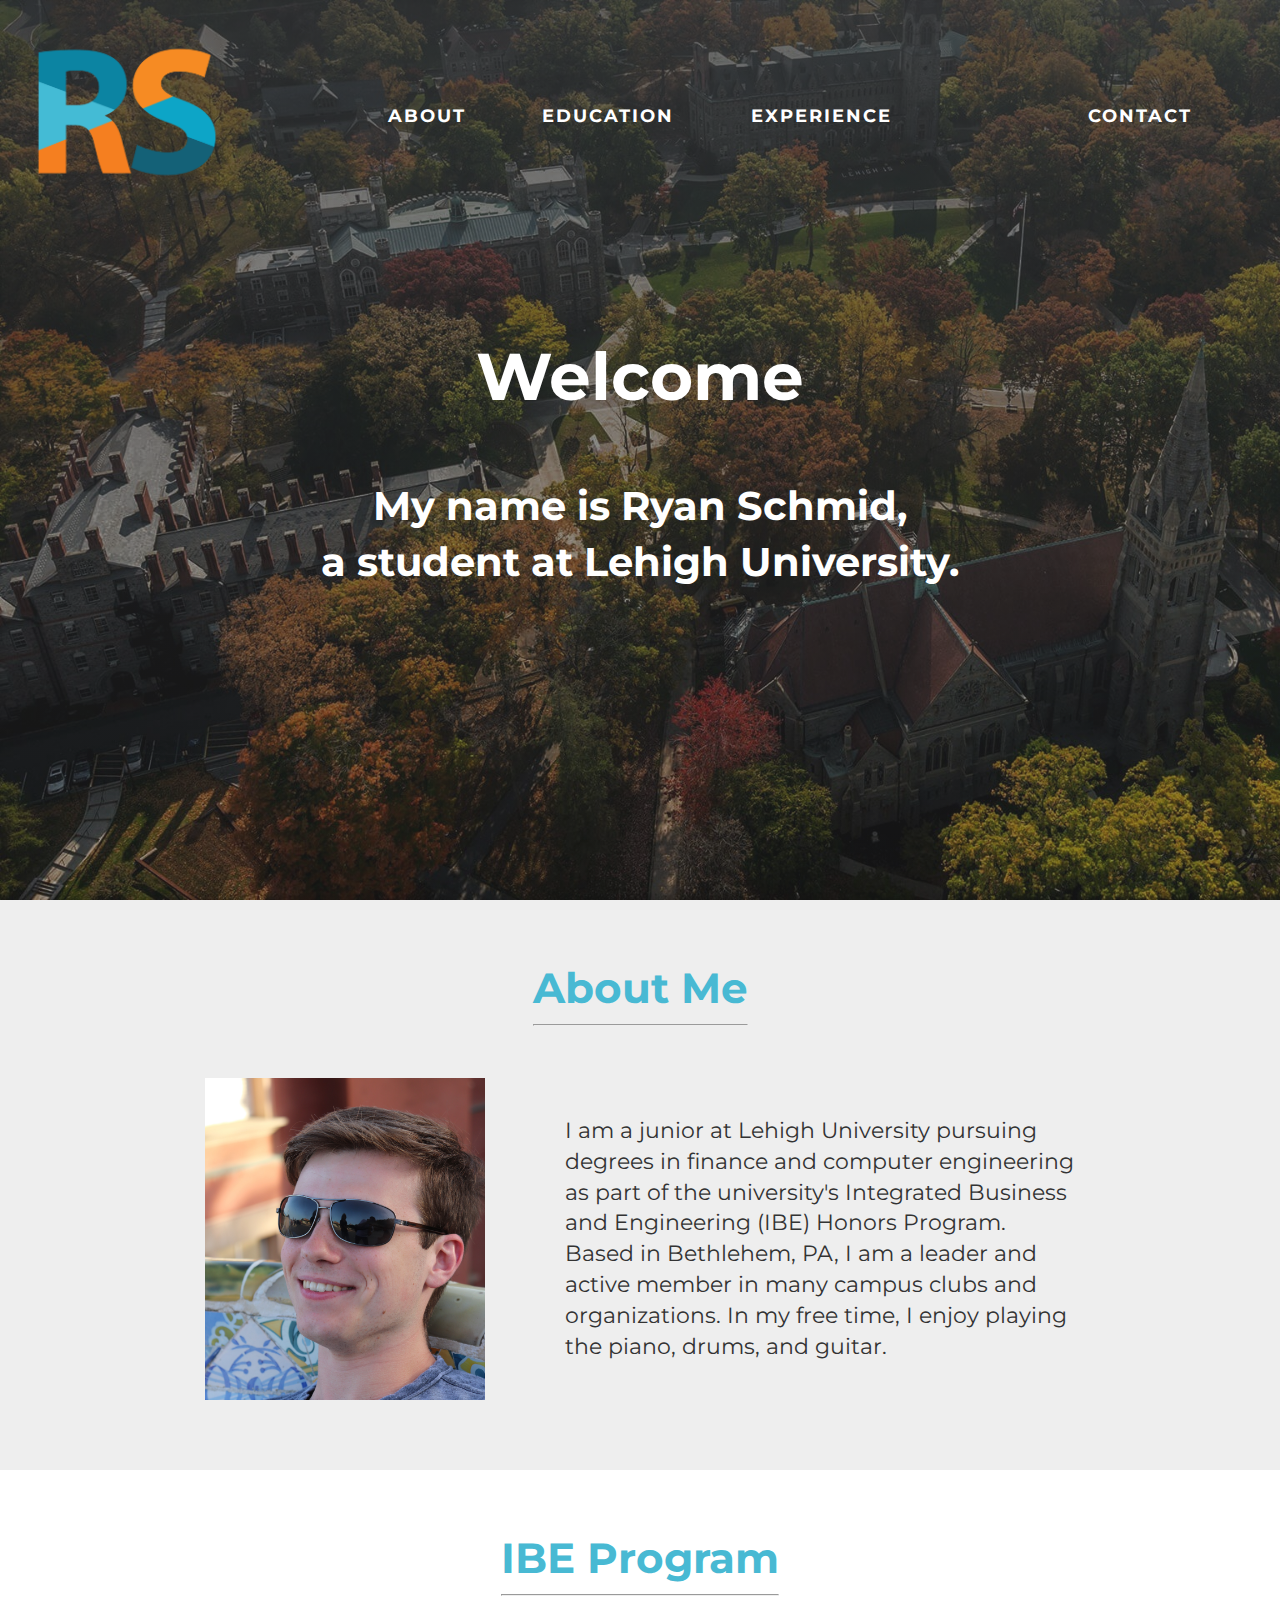
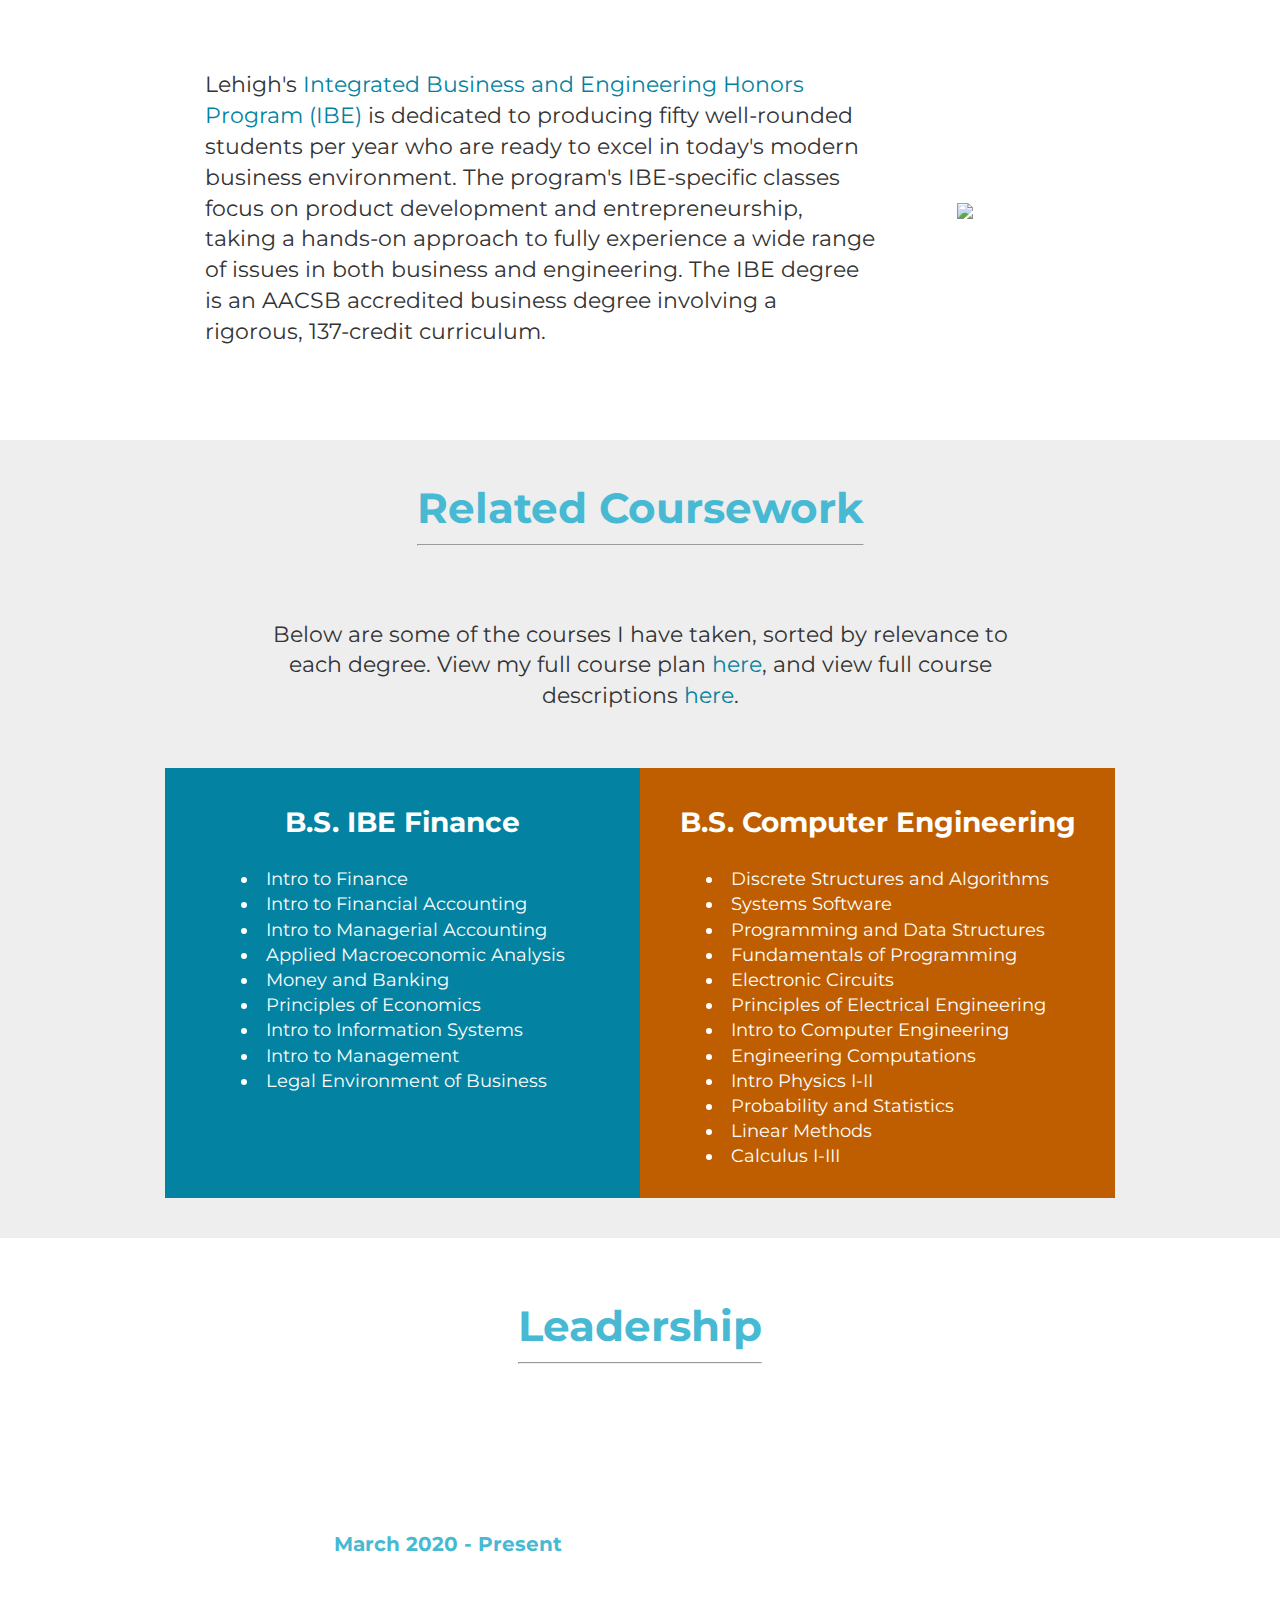
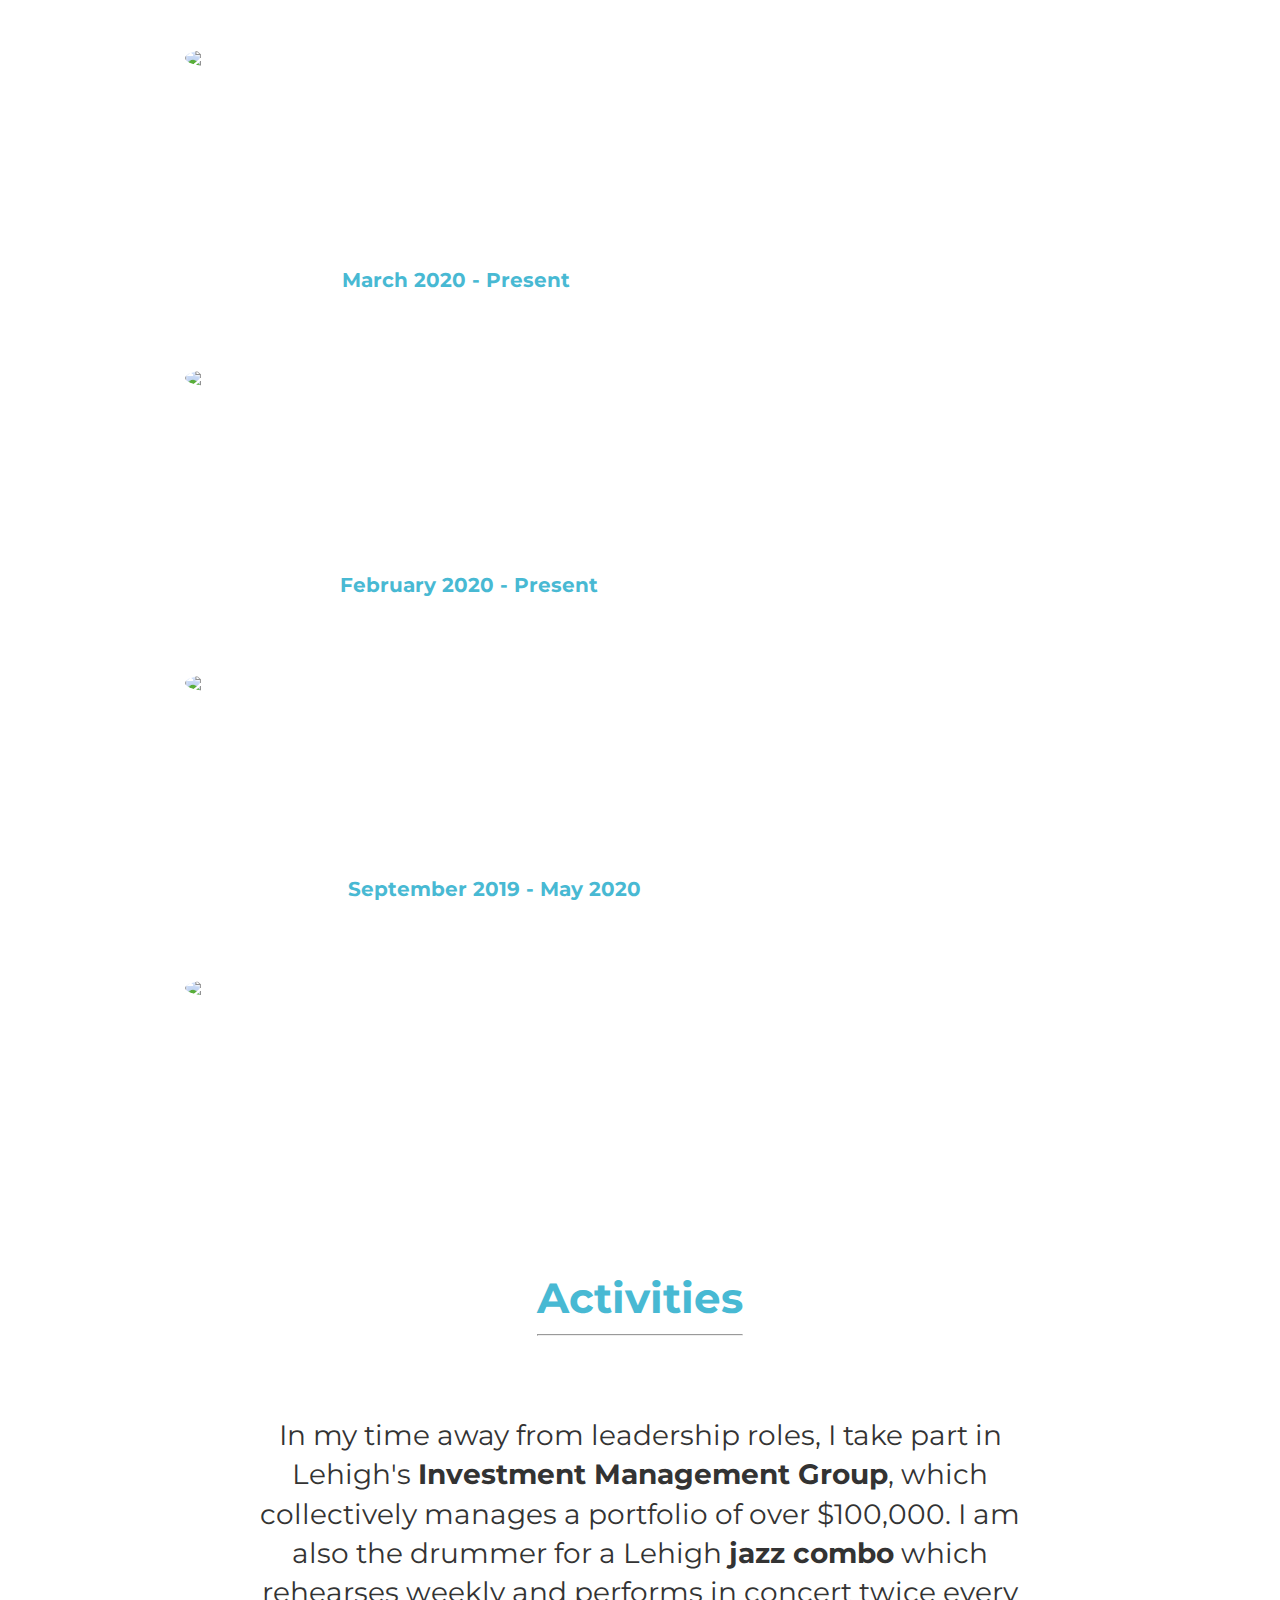
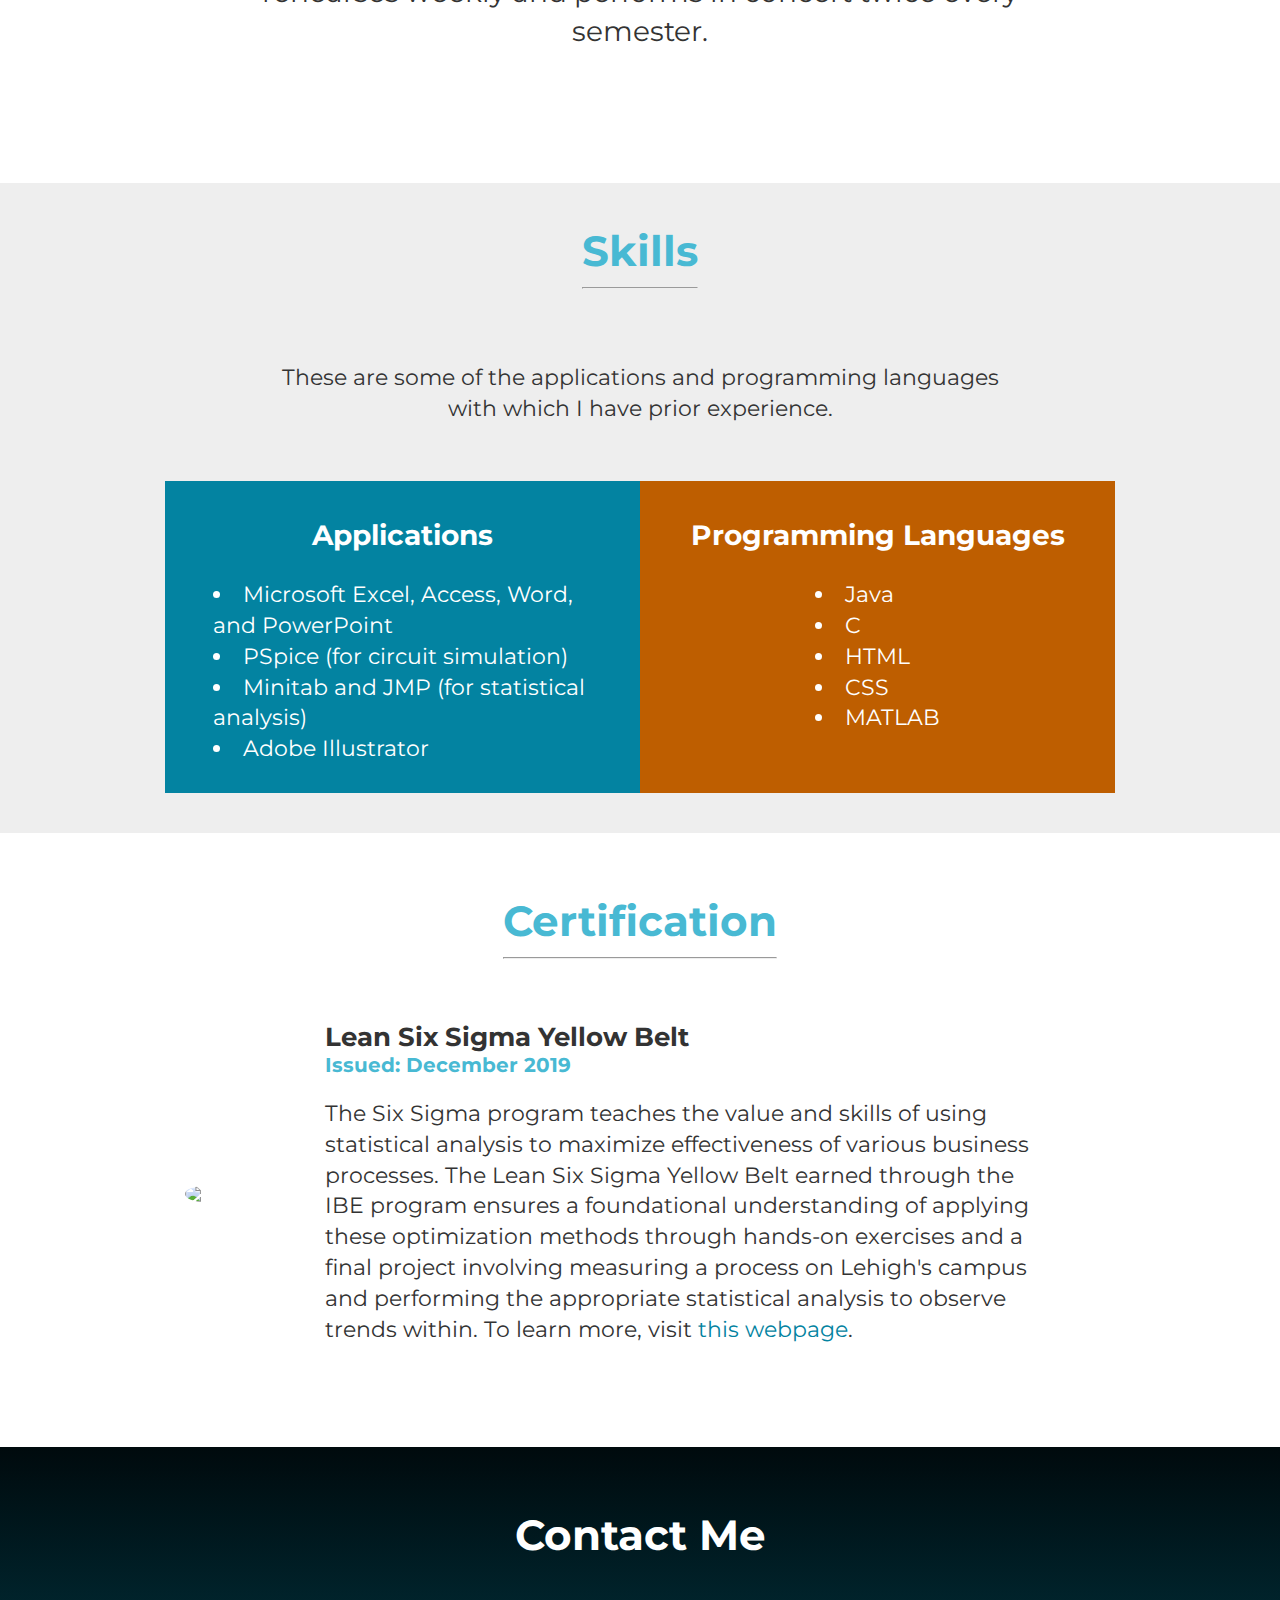
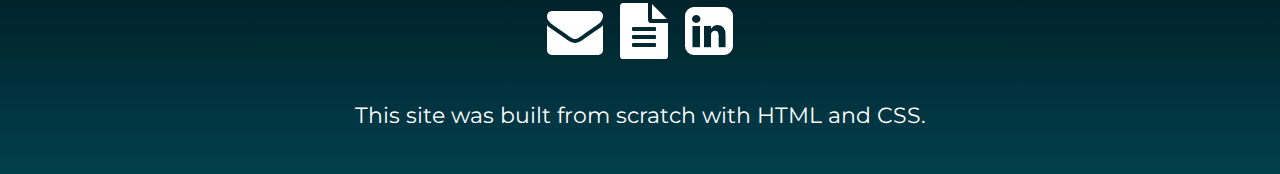
==== index.html @ 967c58ec "Fixed typo, added smooth scrolling" ====
<!DOCTYPE html>

<html>
    <head>
        <title>Ryan Schmid | Home</title>
        <meta charset="UTF-8">
        <meta name="description" content="Ryan Schmid's personal website.">
        <meta name="keywords" content="Ryan,Schmid,Lehigh,University,Computer,Engieering,Science,Business,Finance">
        <meta name="author" content="Ryan Schmid">
        <meta name="viewport" content="width=device-width, initial-scale=1.0">
        <link rel="stylesheet" href="stylesheet.css">
        <link rel="icon" href="images/Logo.png">
        <link rel="stylesheet" href="https://cdnjs.cloudflare.com/ajax/libs/font-awesome/4.7.0/css/font-awesome.min.css">    </head>
    <body>
        <div class="header">
            <div class="overlay">
                <div class="topbar">
                    <div class="logo">
                        <a href="index.html"><img src="images/Logo.png"></a>
                    </div>
                    <div class="topnav">
                        <a href="#about">ABOUT</a>
                        <a href="#education">EDUCATION</a>
                        <a href="#experience">EXPERIENCE</a>
                    </div>
                    <div class="connect">
                        <a href="#footer">CONTACT</a>
                    </div>
                </div>
                <div class="title">
                    <h2>Welcome</h2>
                    <h1>My name is Ryan Schmid,<br />a student at Lehigh University.</h1>
                </div>
            </div>
        </div>
        <div id="about">
            <div id="about_me" class="section" style="background-color: #EEE;">
                <h3>About Me<hr></h3>
                <div class="flex-container">
                    <img src="images/Myself.JPG">
                    <p>I am a junior at Lehigh University pursuing degrees in finance and computer engineering as part of the 
                        university's Integrated Business and Engineering (IBE) Honors Program. Based in Bethlehem, PA, I am a leader and 
                        active member in many campus clubs and organizations. In my free time, I enjoy playing the piano, drums, and guitar.</p>
                </div>
            </div>
        </div>
        <div id="education">
            <div id="IBE_program" class="section">
                <h3>IBE Program<hr></h3>
                <div class="flex-container">
                    <p>Lehigh's <a href="https://ibe.lehigh.edu/" target="_blank" style="padding:0;">Integrated 
                        Business and Engineering Honors Program (IBE)</a> is dedicated to producing fifty 
                        well-rounded students per year who are ready to excel in today's modern business environment. 
                        The program's IBE-specific classes focus on product development and entrepreneurship, taking a hands-on 
                        approach to fully experience a wide range of issues in both business and engineering.
                        The IBE degree is an AACSB accredited business degree involving a rigorous, 137-credit curriculum.</p>
                    <a href="https://ibe.lehigh.edu" target="_blank"><img src="images/IBE_logo.png" style="max-width: 280px; padding:0;"></a>
                </div>
            </div>
            <div id="related_coursework" class="section" style="background-color: #EEE; padding: 0;">
                <h3>Related Coursework<hr></h3>
                <p class="subtitle">Below are some of the courses I have taken, sorted by relevance to each degree.
                View my full course plan <a href="attachments/Curriculum Plan.pdf" target="_blank">here</a>, 
                and view full course descriptions <a href="http://catalog.lehigh.edu/" target="_blank">here</a>.</p>
                <br/>
                <div class="flex-container">
                    <div id="fin_classes" class="subsection">
                        <h4>B.S. IBE Finance</h4>
                        <ul>
                            <li>Intro to Finance</li>
                            <li>Intro to Financial Accounting</li>
                            <li>Intro to Managerial Accounting</li>
                            <li>Applied Macroeconomic Analysis</li>
                            <li>Money and Banking</li>
                            <li>Principles of Economics</li>
                            <li>Intro to Information Systems</li>
                            <li>Intro to Management</li>
                            <li>Legal Environment of Business</li>
                        </ul>
                    </div>
                    <div id="comp_engr_classes" class="subsection">
                        <h4>B.S. Computer Engineering</h4>
                        <ul>
                            <li>Discrete Structures and Algorithms</li>
                            <li>Systems Software</li>
                            <li>Programming and Data Structures</li>
                            <li>Fundamentals of Programming</li>
                            <li>Electronic Circuits</li>
                            <li>Principles of Electrical Engineering</li>
                            <li>Intro to Computer Engineering</li>
                            <li>Engineering Computations</li>
                            <li>Intro Physics I-II</li>
                            <li>Probability and Statistics</li>
                            <li>Linear Methods</li>
                            <li>Calculus I-III</li>
                        </ul>
                    </div>
                </div>
            </div>
        </div>
        <div id="experience">
            <div id="leadership" class="section">
                <h3>Leadership<hr></h3>
                <p class="subtitle">Here are some of my leadership roles at Lehigh.</p>
                <div class="flex-container">
                    <img src="images/Eta_Kappa_Nu_shield.png">
                    <div>
                        <h5>Treasurer, Eta Kappa Nu - Chi Chapter</h5>
                        <h6>March 2020 - Present</h6>
                        <p>Eta Kappa Nu (HKN) is the honor society of IEEE. At Lehigh, the chapter is dedicated to 
                            maintaining a level of academic excellence throughout the Electrical and Computer Engineering 
                            Department. As treasurer, my responsibilities include managing the organization's budget, 
                            collecting dues, and helping to organize various academic programs, community events, and professional 
                            workshops. 
                        </p>
                    </div>
                </div>
                <div class="flex-container">
                    <img src="images/IEEE_Logo.jpg">
                    <div>
                        <h5>Vice President, IEEE</h5>
                        <h6>March 2020 - Present</h6>
                        <p>The IEEE student branch at Lehigh is committed to the students of the Electrical and Computer 
                            Engineering Department. As Vice President, I work to build interest in the department, offer 
                            academic and tutoring services, cultivate a network of student peers, and give our members 
                            quality resources to develop themselves professionally.
                        </p>
                    </div>
                </div>
                <div class="flex-container">
                    <img src="images/Tea_Club_Logo.png">
                    <div>
                        <h5>Co-Founder and Treasurer, Tea Club</h5>
                        <h6>February 2020 - Present</h6>
                        <p>The Lehigh Tea Club was founded in the Spring of 2020 with the goal of bringing students together 
                            through a mutual enjoyment of tea. As treasurer, I manage the club budget and work with the 
                            other board members to host fun community-building events. Despite its non-academic nature, 
                            co-founding this club has been an insightful experience.</p>
                    </div>
                </div>
                <div class="flex-container">
                    <img src="images/Res_Life_Logo.jpg">
                    <div>
                        <h5>Vice President, Residence Hall Council</h5>
                        <h6>September 2019 - May 2020</h6>
                        <p>During my time as the Vice President of my residence hall, I was responsible for organizing 
                            fun events to bring our residence hall community closer. The position allowed me to experience 
                            event planning, marketing, and hosting and get a better sense of the logistics that are involved 
                            with such events.
                        </p>
                    </div>
                </div>
            </div>
            <div id="activities" class="section">
                <h3>Activities<hr></h3>
                <p class="subtitle">In my time away from leadership roles, I take part in Lehigh's <b>Investment Management Group</b>, 
                    which collectively manages a portfolio of over $100,000. I am also the drummer for a Lehigh <b>jazz combo</b> which 
                    rehearses weekly and performs in concert twice every semester. 
                </p>
                <br/>
            </div>
            <div id="skills" class="section" style="background-color: #EEE; padding: 0;">
                <h3>Skills<hr></h3>
                <p class="subtitle">These are some of the applications and programming languages with which I have prior experience.</p>
                <br/>
                <div class="flex-container">
                    <div id="fin_classes" class="subsection">
                        <h4>Applications</h4>
                        <ul>
                            <li>Microsoft Excel, Access, Word, and PowerPoint</li>
                            <li>PSpice (for circuit simulation)</li>
                            <li>Minitab and JMP (for statistical analysis)</li>
                            <li>Adobe Illustrator</li>
                        </ul>
                    </div>
                    <div id="comp_engr_classes" class="subsection">
                        <h4>Programming Languages</h4>
                        <ul>
                            <li>Java</li>
                            <li>C</li>
                            <li>HTML</li>
                            <li>CSS</li>
                            <li>MATLAB</li>
                        </ul>
                    </div>
                </div>
            </div>
            <div id="certifications" class="section">
                <h3>Certification<hr></h3>
                <div class="flex-container">
                    <img src="images/Yellow_Belt.png">
                    <div>
                        <h5>Lean Six Sigma Yellow Belt</h5>
                        <h6>Issued: December 2019</h6>
                        <p>The Six Sigma program teaches the value and skills of using statistical analysis to maximize effectiveness 
                            of various business processes. The Lean Six Sigma Yellow Belt earned through the IBE program ensures a 
                            foundational understanding of applying these optimization methods through hands-on exercises and a final 
                            project involving measuring a process on Lehigh's campus and performing the appropriate statistical 
                            analysis to observe trends within. To learn more, visit 
                            <a href = "https://asq.org/quality-resources/six-sigma" target="_blank">this webpage</a>.
                        </p>
                    </div>
                </div>
            </div>
        </div>       
        <div id="footer" class="footer" style="background-color: #EEE;">
            <h3 style="color: white;">Contact Me</h3>
            <a href="mailto: rws222@lehigh.edu" title="Email me at rws222@lehigh.edu" target="_blank"><i class="fa fa-envelope fa-2x"></i></a>
            <a href="attachments/Resume.pdf" title="View my resume" target="_blank"><i class="fa fa-file-text fa-2x"></i></a>
            <a href="https://www.linkedin.com/in/ryanwschmid/" title="Visit my LinkedIn" target="_blank"><i class="fa fa-linkedin-square fa-2x"></i></a>
            <p>This site was built from scratch with HTML and CSS.</p>
        </div>
    </body>
</html>
---- stylesheet.css ----
@import url('https://fonts.googleapis.com/css2?family=Montserrat&family=PT+Serif&display=swap');

html {
  scroll-behavior: smooth;
}

body {
  box-sizing: border-box;
  overflow-x: hidden;
  font-family: 'Montserrat', sans-serif;
  font-size: 28px;
  margin: 0px;
  padding: 0px;
  color: #333;
}

h1 {
  font-size: 6vh;
  line-height: 1.4;
}

h2 {
  font-size: 8vh;
  line-height: 1.4;
}

h3 {
  font-size: 42px;
  text-align: center;
  color: rgb(72,185,211);
  padding: 0 20px;
}

h4 {
  font-size: 28px;
  text-align: center;
}

h5 {
  font-size: 26px;
  text-align: left;
}

h6 {
  font-size: 20px;
  text-align: left;
}

p {
  font-size: 22px;
  text-align: left;
  line-height: 1.4;
}

a {
  text-decoration: none;
  color: rgb(3, 131, 161);
}

a:hover {
  color: rgb(72,185,211);
}

hr {
  margin: 10px 0;
  background-color: #333;
}

.header {
  background-image: url('images/Lehigh_Overhead_Dark.jpg');
  background-repeat: no-repeat;
  background-size: cover;
  background-position-y: center;
  height: 100vh;
}

.overlay {
  color:white;
  height: 100%;
  width: 100%;
  display: flex;
  flex-direction: column;
  background-color:rgba(50, 50, 50, 0.7);
}

.topbar {
  display: flex;
  justify-content: center;
  align-items: center;
  padding-top: 50px;
}

.logo {
  flex-basis: 20vh;
}

.logo a img {
  width: 100%; 
}

.topnav {
  display: none;
}

.connect {
  display: none;
}

.title {
  padding: 0 20px;
  text-align: center;
}

.section {
  padding: 20px;
  display: flex;
  flex-direction: column;
  align-items: center;
}

.subsection {
  width: 100%;
  color: white;
  padding: 0 0 40px;
  display: flex;
  flex-direction: column;
  align-items: center;
}

.subsection h4 {
  padding: 20px;
  margin-bottom: 0;
}

ul {
  list-style-position: inside;
  padding: 20px;
}

li {
  font-size: 18px;
  line-height: 1.4;
}

#skills ul {
  max-width: 80%;
}

#skills li {
  font-size: 22px;
}

#fin_classes {
  background-color: rgb(3, 131, 161);
}

#comp_engr_classes {
  background-color: rgb(190,94,0);
}

.flex-container {
  display: flex;
  justify-content: center;
  align-items: center;
  flex-direction: column;
}

.subtitle {
  padding: 0 20px;
  text-align: center;
}

#about_me img, #IBE_program a {
  max-width: 280px;
  width: 100%
}

#leadership {
  background-image: url("images/Lehigh_Linderman_Darker.jpg");
  background-repeat: no-repeat;
  background-size: cover;
  background-position-y: center;
  color: white;
}

#leadership img, #certifications img {
  margin: 20px;
  width: 280px;
  padding: 0;
  border-radius: 50%;
}

#leadership h5, #leadership h6, #certifications h5, #certifications h6 {
  margin: 0;
}

#leadership h6, #certifications h6 {
  color: rgb(72,185,211);
}

#leadership hr {
  background-color: white;
}

#leadership .flex-container, #certifications .flex-container {
  margin: 10px 0;
}

#certifications a {
  padding: 0;
}

.footer {
  background-image: linear-gradient(rgb(0, 10, 13), rgb(1, 63, 77));
  color: white; 
  padding: 20px;
  text-align: center;
}

.footer p {
  text-align: center;
  padding-top: 20px;
}

.footer a {
  padding: 5px;
  color: white;
}

.footer a:hover {
  padding: 5px;
  color: rgb(72,185,211);
}



/* --- responsive features --- */

@media only screen and (min-width: 768px) {
  /* For tablet: */

  h1 {
    font-size: 40px;
    line-height: 1.4;
  }
  
  h2 {
    font-size: 66px;
    line-height: 1.4;
  }
  
  .overlay {
    background-color: rgba(50, 50, 50, 0.1);
    background-image: linear-gradient(rgba(50, 50, 50, 0.7), rgb(50, 50, 50, 0.3));
  }

  .topbar {
    display: flex;
    justify-content: center;
    align-items: center;
    padding: 2%;
    height: 20vh;
  }
  
  .logo {
    flex: 1;
  }

  .logo a img {
    max-width: 200px;
  }
  
  .topnav {
    flex: 4;
    display: flex;
    justify-content: center;
  }

  .connect {
    display: flex;
    flex: 1;
  }

  .topnav a, .connect a {
    color: white;
    font-weight: 700;
    text-align: center;
    letter-spacing: 2px;
    font-size: 18px;
    padding: 20px 3vw;
  }

  .topnav a:hover, .connect a:hover {
    color: rgb(255, 168, 82);
  }

  .title {
    padding: 5vh 20px 0;
    text-align: center;
  }

  .section {
    padding-bottom: 70px;
  }

  .subtitle {
    text-align: center;
  }

  .flex-container, .subtitle {
    width: 60vw;
    min-width: 700px;
    max-width: 1200px;
  }

  .flex-container * {
    padding: 0 40px;
  }

  #related_coursework .flex-container, #skills .flex-container {
    margin-bottom: 40px;
  }

  #related_coursework .flex-container *, #skills .flex-container * {
    padding: 0;
  }
  
  #activities p {
    font-size: 28px;
  }
}

@media only screen and (min-width: 1000px) {
  /* For desktop: */

  .flex-container {
    flex-direction: row;
    width: 950px;
  }

  #related_coursework .flex-container, #skills .flex-container {
    margin-bottom: 40px;
    align-items: stretch;
  }
}


/*

h1 {
  font-size: 66px;
  line-height: 1.4;
}

h2 {
  font-size: 40px;
}

h3 {
  font-size: 42px;
  text-align: center;
}

h4 {
  font-size: 28px;
  text-align: center;
}

h5 {
  font-size: 16px;
  text-align: center;
}

p {
  font-size: 26px;
  text-align: left;
}

a {
  text-decoration: none;
}

.header {
  background-repeat: no-repeat;
  background-size: cover;
  background-position-y: center;
  height: 100vh;
}

.overlay {
  color:rgb(255, 255, 255);
  height: 100%;
  width: 100%;
  background-image: linear-gradient(rgba(50, 50, 50, 0.6), rgb(50, 50, 50, 0));
}

.title {
  padding: 25vh 0;
  text-align: center;
}

.logo {
  float: left;
  padding: 30px 30px 0px 30px;
}

.resume {
  float: right;
  padding: 40px;
}

.topnav, .topnav2 {
  height: 48px;
  float: none;
  position: absolute;
  top: 10%;
  left: 50%;
  transform: translate(-50%, -50%);
}

.topnav a, .topnav2 a {
  color: rgb(255, 255, 255);
  font-weight: 700;
  text-align: center;
  letter-spacing: 2px;
  font-size: 18px;
  padding: 14px 22px;
}

.topnav a:hover {
  color: rgb(255, 168, 82);
}

.topnav2 a:hover {
  color: rgb(187, 242, 255);
}

.section {
  background-color: rgb(255, 255, 255);
  color:rgb(50, 50, 50); 
  padding: 20px;
}

.section a {
  color: white;
  background-color: rgb(3, 131, 161);
  padding: 20px;
  margin: 10px 10px;
  text-align: center;
  position: absolute;
  left: 50%;
  transform: translate(-50%, -50%);
}

.section a:hover {
  color: rgb(230, 230, 230);
  background-color: rgb(2, 96, 118);
}

.contents::after {
  content: "";
  clear: both;
  display: table;
}

.footer {
  background-image: linear-gradient(rgb(0, 10, 13), rgb(1, 63, 77));
  color:rgb(255, 255, 255); 
  padding: 20px;
  text-align: center;
}

.footer a {
  color: white;
}

.footer a:hover {
  color: rgb(200, 200, 200);
}

hr {
  position: relative;
  top: -14px;
  background-color: rgb(8, 115, 185);
  border-width: 0px;
  height: 6px;
  padding: 0px;
  display: block;
}

*/
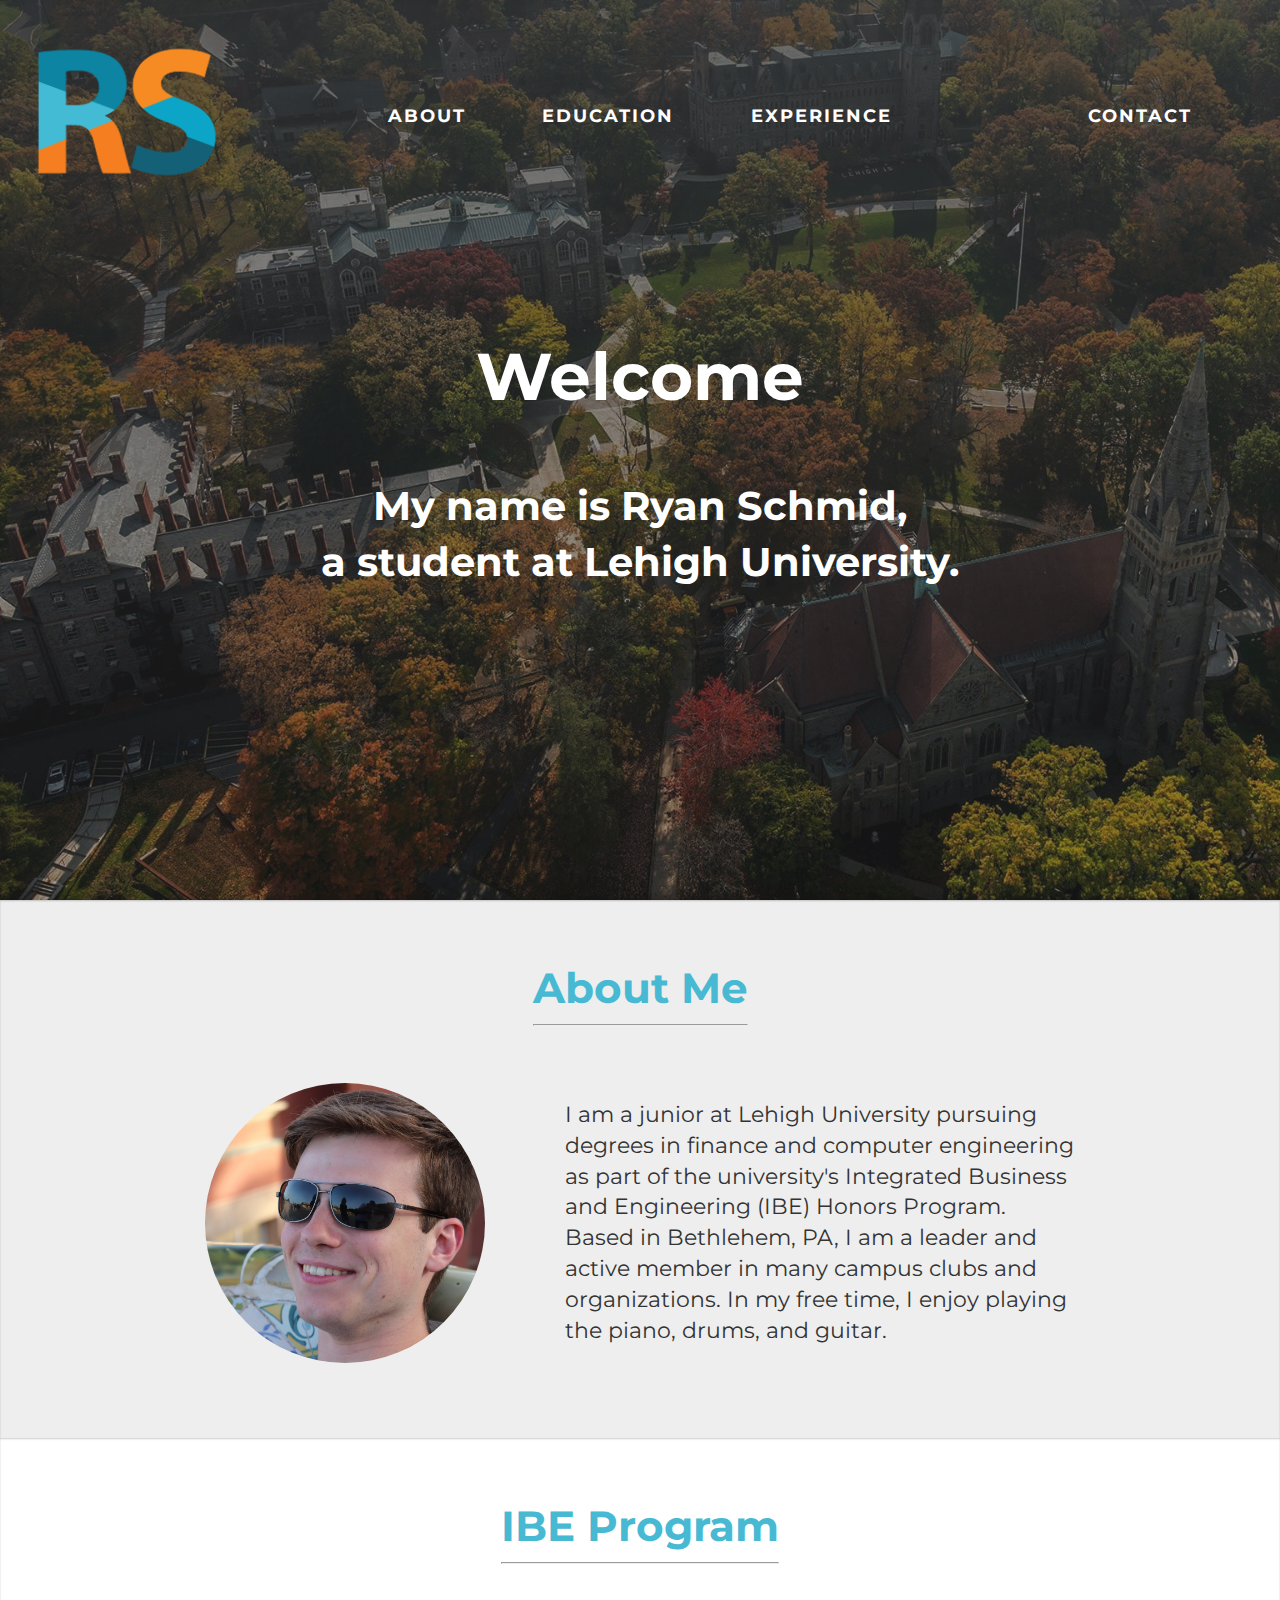
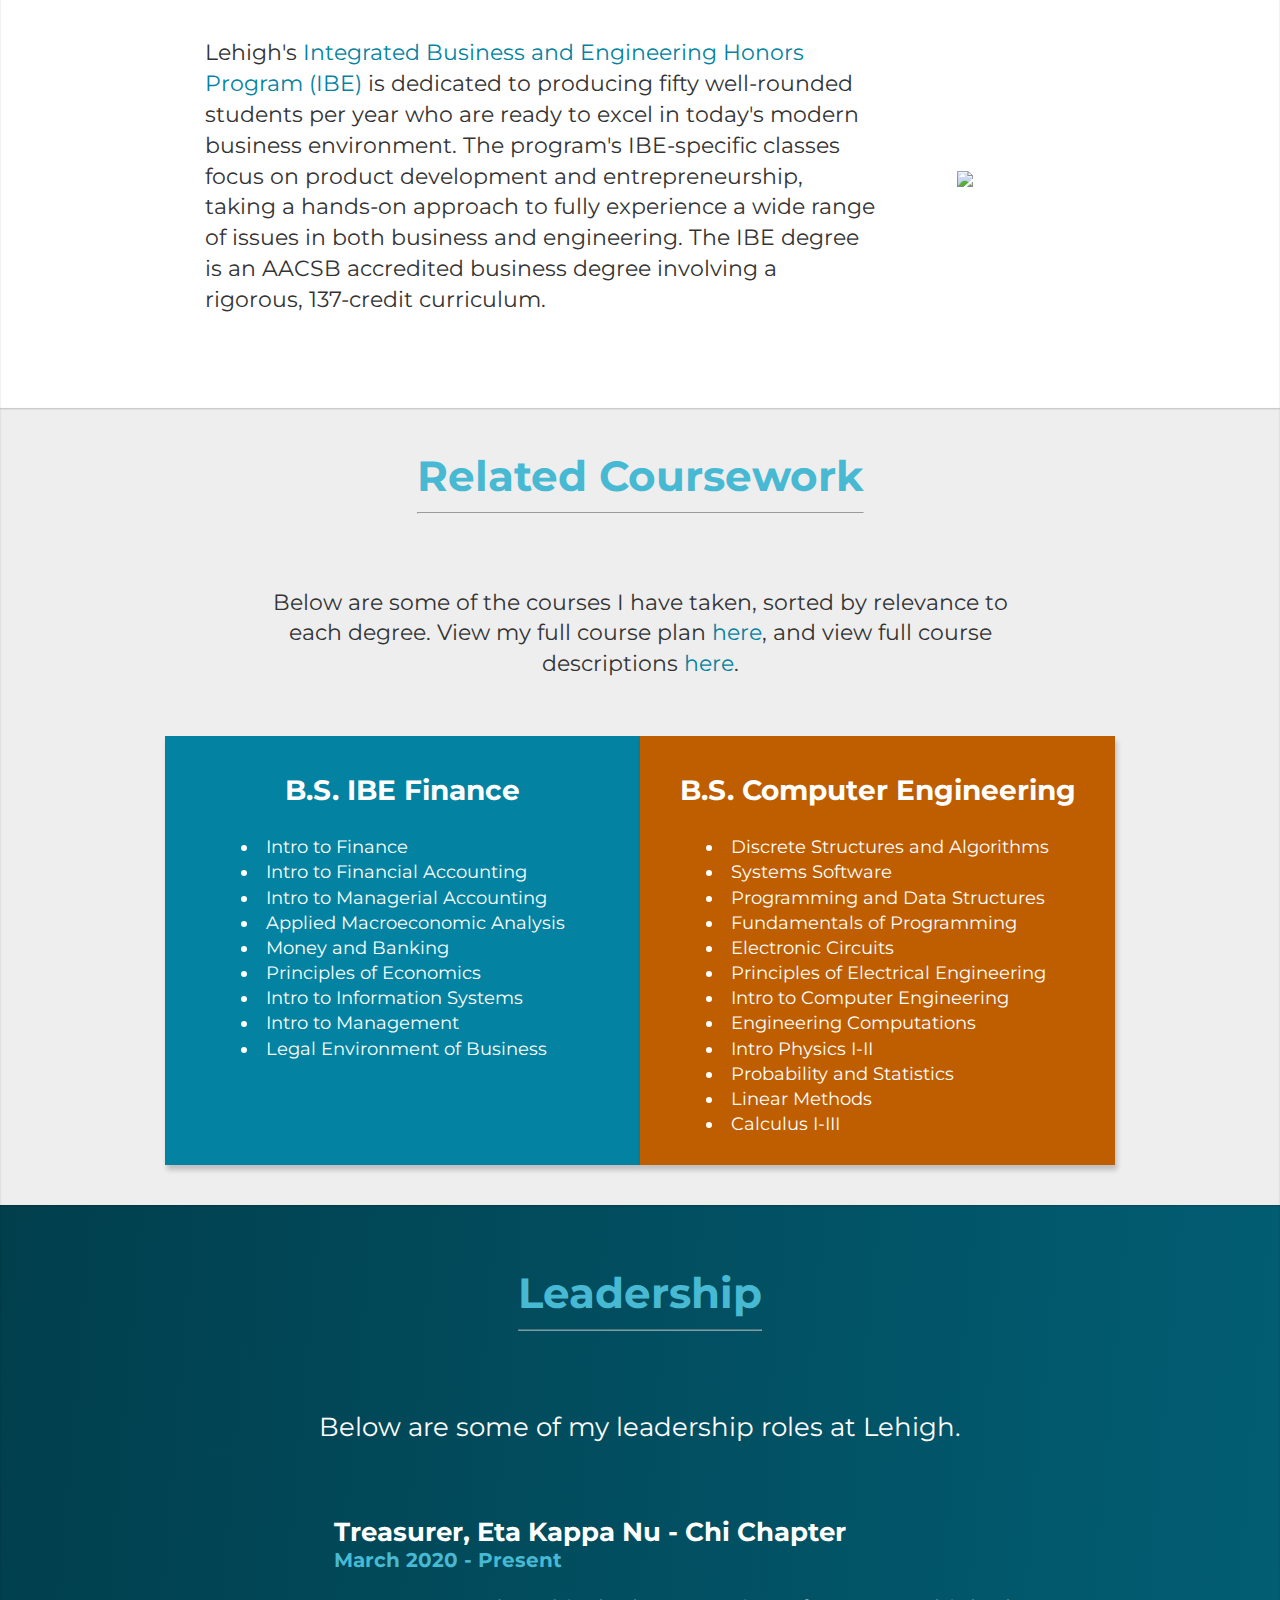
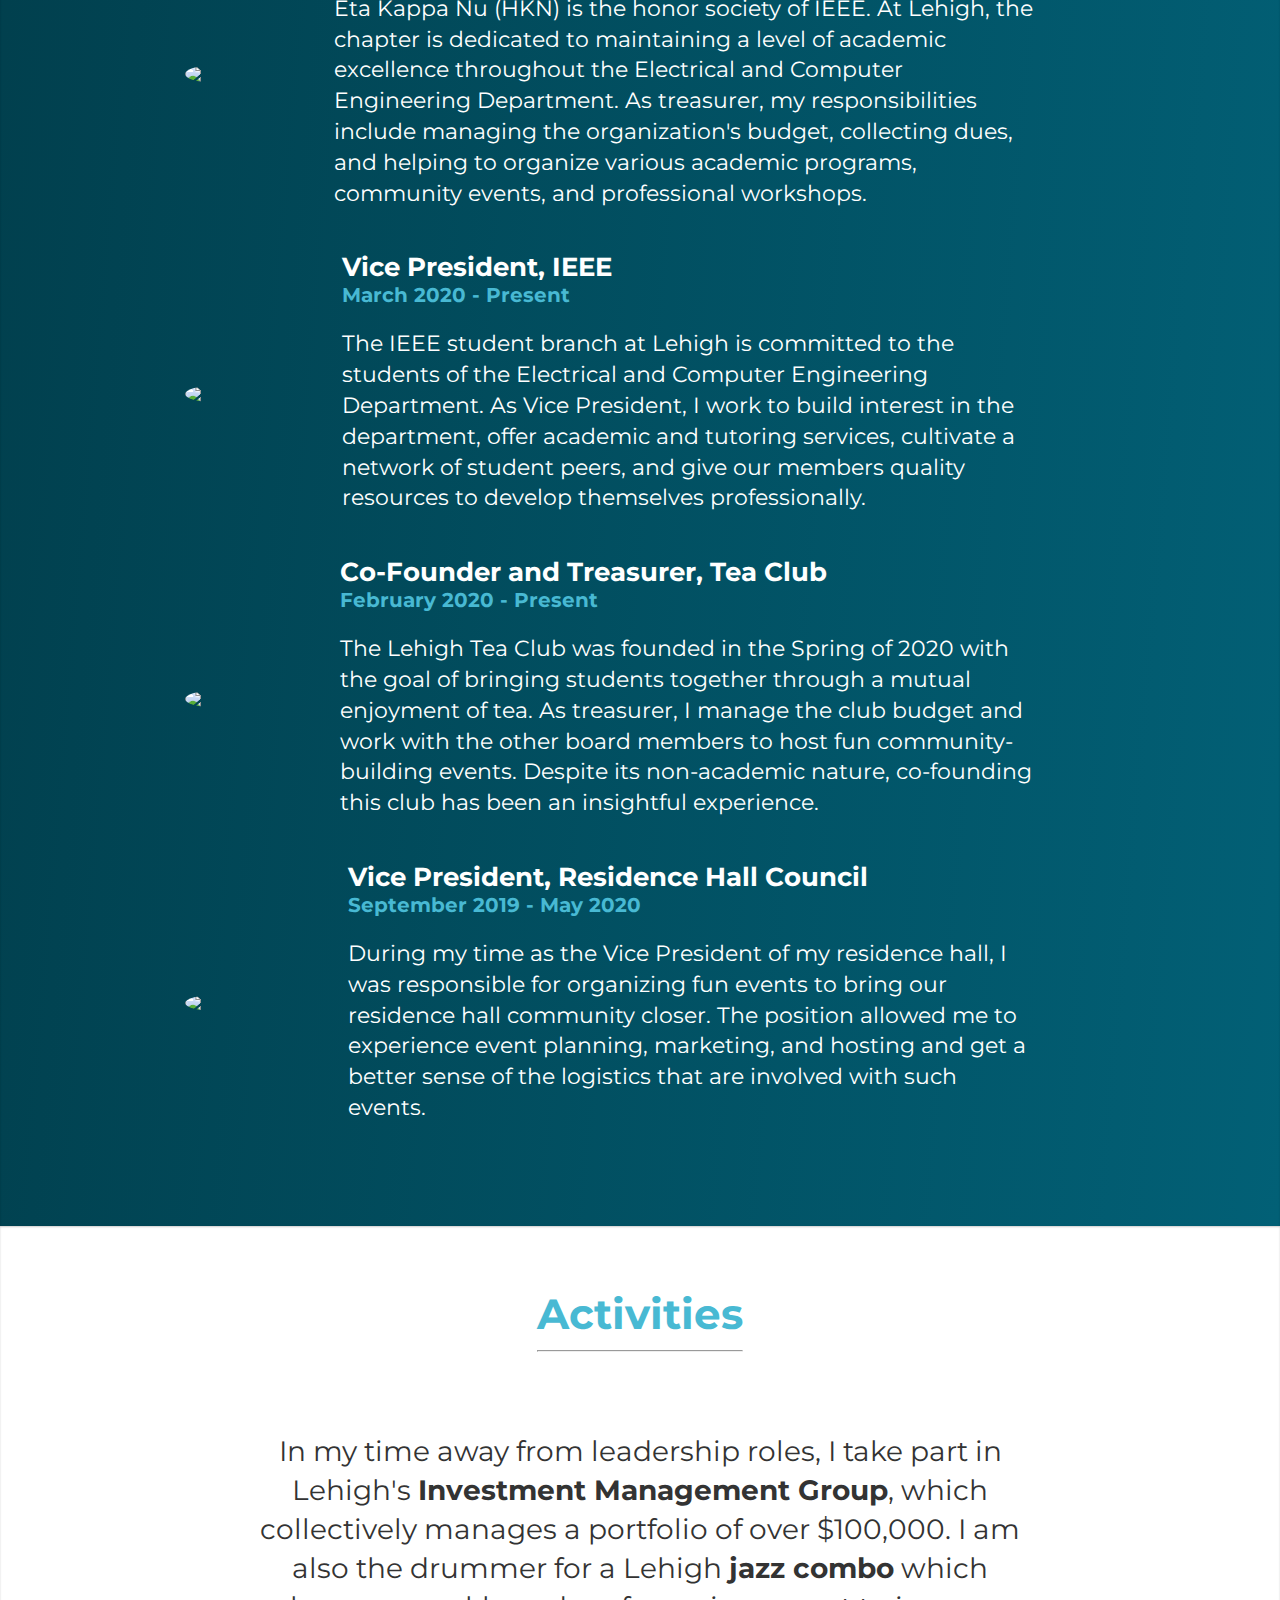
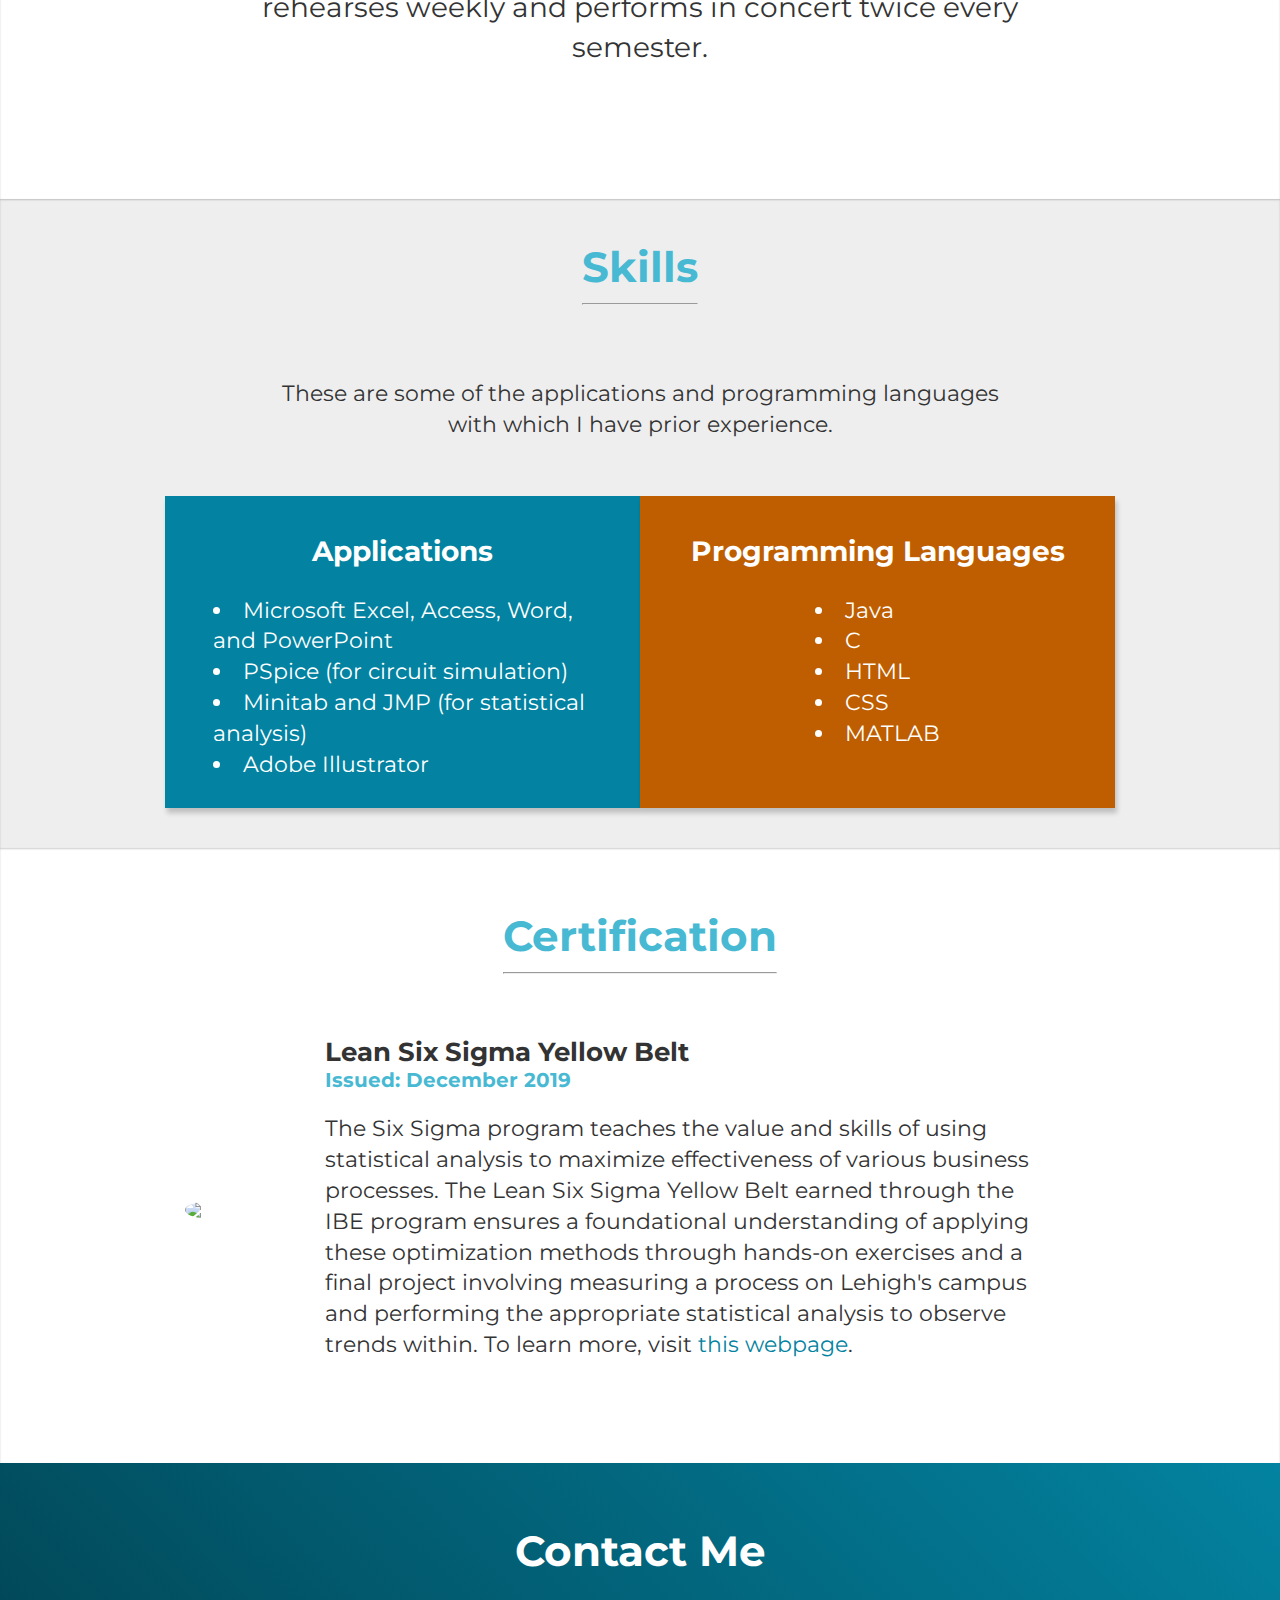
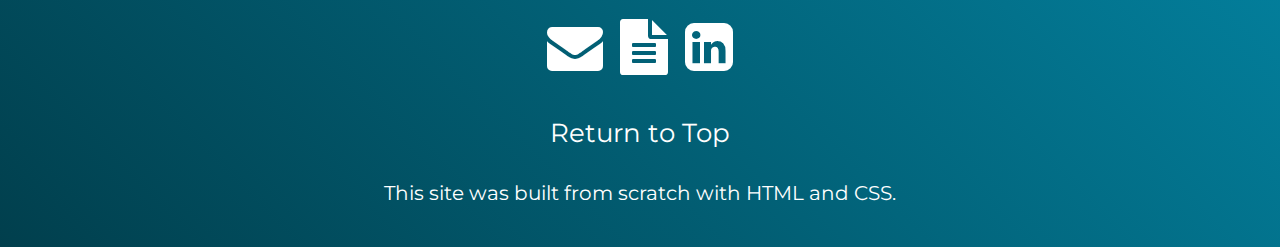
==== commit 38f1f665: "Added animations, improvements to appearance" ====
--- a/index.html
+++ b/index.html
@@ -12,7 +12,7 @@
         <link rel="icon" href="images/Logo.png">
         <link rel="stylesheet" href="https://cdnjs.cloudflare.com/ajax/libs/font-awesome/4.7.0/css/font-awesome.min.css">    </head>
     <body>
-        <div class="header">
+        <div class="header" id="header">
             <div class="overlay">
                 <div class="topbar">
                     <div class="logo">
@@ -31,13 +31,15 @@
                     <h2>Welcome</h2>
                     <h1>My name is Ryan Schmid,<br />a student at Lehigh University.</h1>
                 </div>
+                <i class="fa fa-angle-down fa-3x"></i>
+                <i class="fa fa-angle-down fa-5x"></i>
             </div>
         </div>
         <div id="about">
             <div id="about_me" class="section" style="background-color: #EEE;">
                 <h3>About Me<hr></h3>
                 <div class="flex-container">
-                    <img src="images/Myself.JPG">
+                    <img src="images/Myself.JPG" style="border-radius: 50%;">
                     <p>I am a junior at Lehigh University pursuing degrees in finance and computer engineering as part of the 
                         university's Integrated Business and Engineering (IBE) Honors Program. Based in Bethlehem, PA, I am a leader and 
                         active member in many campus clubs and organizations. In my free time, I enjoy playing the piano, drums, and guitar.</p>
@@ -101,7 +103,8 @@
         <div id="experience">
             <div id="leadership" class="section">
                 <h3>Leadership<hr></h3>
-                <p class="subtitle">Here are some of my leadership roles at Lehigh.</p>
+                <p class="subtitle" style="font-size: 26px;">Below are some of my leadership roles at Lehigh.</p>
+                <br/>
                 <div class="flex-container">
                     <img src="images/Eta_Kappa_Nu_shield.png">
                     <div>
@@ -203,12 +206,12 @@
                 </div>
             </div>
         </div>       
-        <div id="footer" class="footer" style="background-color: #EEE;">
+        <div id="footer" class="footer"">
             <h3 style="color: white;">Contact Me</h3>
             <a href="mailto: rws222@lehigh.edu" title="Email me at rws222@lehigh.edu" target="_blank"><i class="fa fa-envelope fa-2x"></i></a>
             <a href="attachments/Resume.pdf" title="View my resume" target="_blank"><i class="fa fa-file-text fa-2x"></i></a>
             <a href="https://www.linkedin.com/in/ryanwschmid/" title="Visit my LinkedIn" target="_blank"><i class="fa fa-linkedin-square fa-2x"></i></a>
-            <p>This site was built from scratch with HTML and CSS.</p>
+            <p style="font-size: 20px;"><a href="#header" style="font-size: 26px;">Return to Top</a><br/><br/>This site was built from scratch with HTML and CSS.</p>
         </div>
     </body>
 </html>--- a/stylesheet.css
+++ b/stylesheet.css
@@ -15,13 +15,20 @@
 }
 
 h1 {
-  font-size: 6vh;
-  line-height: 1.4;
+  font-size: 4.5vh;
+  line-height: 1.2;
+  animation-name: fade-in;
+  animation-duration: 2s;
+  animation-delay: 1s;
+  animation-fill-mode: both;
 }
 
 h2 {
   font-size: 8vh;
   line-height: 1.4;
+  animation-name: fade-in;
+  animation-duration: 2s;
+  animation-fill-mode: both;
 }
 
 h3 {
@@ -55,6 +62,7 @@
 a {
   text-decoration: none;
   color: rgb(3, 131, 161);
+  transition: all 0.4s ease;
 }
 
 a:hover {
@@ -83,6 +91,28 @@
   background-color:rgba(50, 50, 50, 0.7);
 }
 
+.fa-5x {
+  opacity: 0;
+}
+
+.fa-3x {
+  position: absolute;
+  bottom: 60px;
+  left: 50vw;
+  animation-name: arrow-down;
+  animation-duration: 2s;
+  animation-delay: 3.5s;
+  animation-timing-function: linear;
+  animation-iteration-count: infinite;
+  animation-fill-mode: both;
+}
+
+@keyframes arrow-down {
+  0% {opacity: 0; transform: translate(-50%, -10px);}
+  50% {opacity: 0.8; transform: translate(-50%, 0);}
+  100% {opacity: 0; transform: translate(-50%, 10px);}
+}
+
 .topbar {
   display: flex;
   justify-content: center;
@@ -96,6 +126,10 @@
 
 .logo a img {
   width: 100%; 
+  animation-name: fade-in;
+  animation-duration: 2s;
+  animation-delay: 1.5s;
+  animation-fill-mode: both;
 }
 
 .topnav {
@@ -116,6 +150,7 @@
   display: flex;
   flex-direction: column;
   align-items: center;
+  box-shadow: 0 1px 2px 0 rgba(0,0,0,0.2) inset;
 }
 
 .subsection {
@@ -125,6 +160,7 @@
   display: flex;
   flex-direction: column;
   align-items: center;
+  box-shadow: 2px 5px 5px 0 rgba(0,0,0,0.2);
 }
 
 .subsection h4 {
@@ -176,10 +212,8 @@
 }
 
 #leadership {
-  background-image: url("images/Lehigh_Linderman_Darker.jpg");
-  background-repeat: no-repeat;
-  background-size: cover;
-  background-position-y: center;
+  background: rgb(2,96,118);
+  background: linear-gradient(275deg, rgba(2,96,118,1) 0%, rgba(1,63,77,1) 100%);
   color: white;
 }
 
@@ -200,6 +234,7 @@
 
 #leadership hr {
   background-color: white;
+  opacity: 0.5;
 }
 
 #leadership .flex-container, #certifications .flex-container {
@@ -211,7 +246,8 @@
 }
 
 .footer {
-  background-image: linear-gradient(rgb(0, 10, 13), rgb(1, 63, 77));
+  background: rgb(3,131,161);
+  background: linear-gradient(225deg, rgba(3,131,161,1) 0%, rgba(1,63,77,1) 100%);
   color: white; 
   padding: 20px;
   text-align: center;
@@ -232,6 +268,13 @@
   color: rgb(72,185,211);
 }
 
+
+/* --- fade animation --- */
+
+@keyframes fade-in {
+  from {opacity:0;}
+  to {opacity:1;}
+}
 
 
 /* --- responsive features --- */
@@ -252,6 +295,22 @@
   .overlay {
     background-color: rgba(50, 50, 50, 0.1);
     background-image: linear-gradient(rgba(50, 50, 50, 0.7), rgb(50, 50, 50, 0.3));
+  }
+
+  .fa-5x {
+    position: absolute;
+    bottom: 30px;
+    left: 50vw;
+    animation-name: arrow-down;
+    animation-duration: 2s;
+    animation-delay: 3.5s;
+    animation-timing-function: linear;
+    animation-iteration-count: infinite;
+    animation-fill-mode: both;
+  }
+
+  .fa-3x {
+    visibility: hidden;
   }
 
   .topbar {
@@ -288,6 +347,10 @@
     letter-spacing: 2px;
     font-size: 18px;
     padding: 20px 3vw;
+    animation-name: fade-in;
+    animation-duration: 2s;
+    animation-delay: 1.5s;
+    animation-fill-mode: both;
   }
 
   .topnav a:hover, .connect a:hover {
@@ -342,150 +405,4 @@
     margin-bottom: 40px;
     align-items: stretch;
   }
-}
-
-
-/*
-
-h1 {
-  font-size: 66px;
-  line-height: 1.4;
-}
-
-h2 {
-  font-size: 40px;
-}
-
-h3 {
-  font-size: 42px;
-  text-align: center;
-}
-
-h4 {
-  font-size: 28px;
-  text-align: center;
-}
-
-h5 {
-  font-size: 16px;
-  text-align: center;
-}
-
-p {
-  font-size: 26px;
-  text-align: left;
-}
-
-a {
-  text-decoration: none;
-}
-
-.header {
-  background-repeat: no-repeat;
-  background-size: cover;
-  background-position-y: center;
-  height: 100vh;
-}
-
-.overlay {
-  color:rgb(255, 255, 255);
-  height: 100%;
-  width: 100%;
-  background-image: linear-gradient(rgba(50, 50, 50, 0.6), rgb(50, 50, 50, 0));
-}
-
-.title {
-  padding: 25vh 0;
-  text-align: center;
-}
-
-.logo {
-  float: left;
-  padding: 30px 30px 0px 30px;
-}
-
-.resume {
-  float: right;
-  padding: 40px;
-}
-
-.topnav, .topnav2 {
-  height: 48px;
-  float: none;
-  position: absolute;
-  top: 10%;
-  left: 50%;
-  transform: translate(-50%, -50%);
-}
-
-.topnav a, .topnav2 a {
-  color: rgb(255, 255, 255);
-  font-weight: 700;
-  text-align: center;
-  letter-spacing: 2px;
-  font-size: 18px;
-  padding: 14px 22px;
-}
-
-.topnav a:hover {
-  color: rgb(255, 168, 82);
-}
-
-.topnav2 a:hover {
-  color: rgb(187, 242, 255);
-}
-
-.section {
-  background-color: rgb(255, 255, 255);
-  color:rgb(50, 50, 50); 
-  padding: 20px;
-}
-
-.section a {
-  color: white;
-  background-color: rgb(3, 131, 161);
-  padding: 20px;
-  margin: 10px 10px;
-  text-align: center;
-  position: absolute;
-  left: 50%;
-  transform: translate(-50%, -50%);
-}
-
-.section a:hover {
-  color: rgb(230, 230, 230);
-  background-color: rgb(2, 96, 118);
-}
-
-.contents::after {
-  content: "";
-  clear: both;
-  display: table;
-}
-
-.footer {
-  background-image: linear-gradient(rgb(0, 10, 13), rgb(1, 63, 77));
-  color:rgb(255, 255, 255); 
-  padding: 20px;
-  text-align: center;
-}
-
-.footer a {
-  color: white;
-}
-
-.footer a:hover {
-  color: rgb(200, 200, 200);
-}
-
-hr {
-  position: relative;
-  top: -14px;
-  background-color: rgb(8, 115, 185);
-  border-width: 0px;
-  height: 6px;
-  padding: 0px;
-  display: block;
-}
-
-*/+}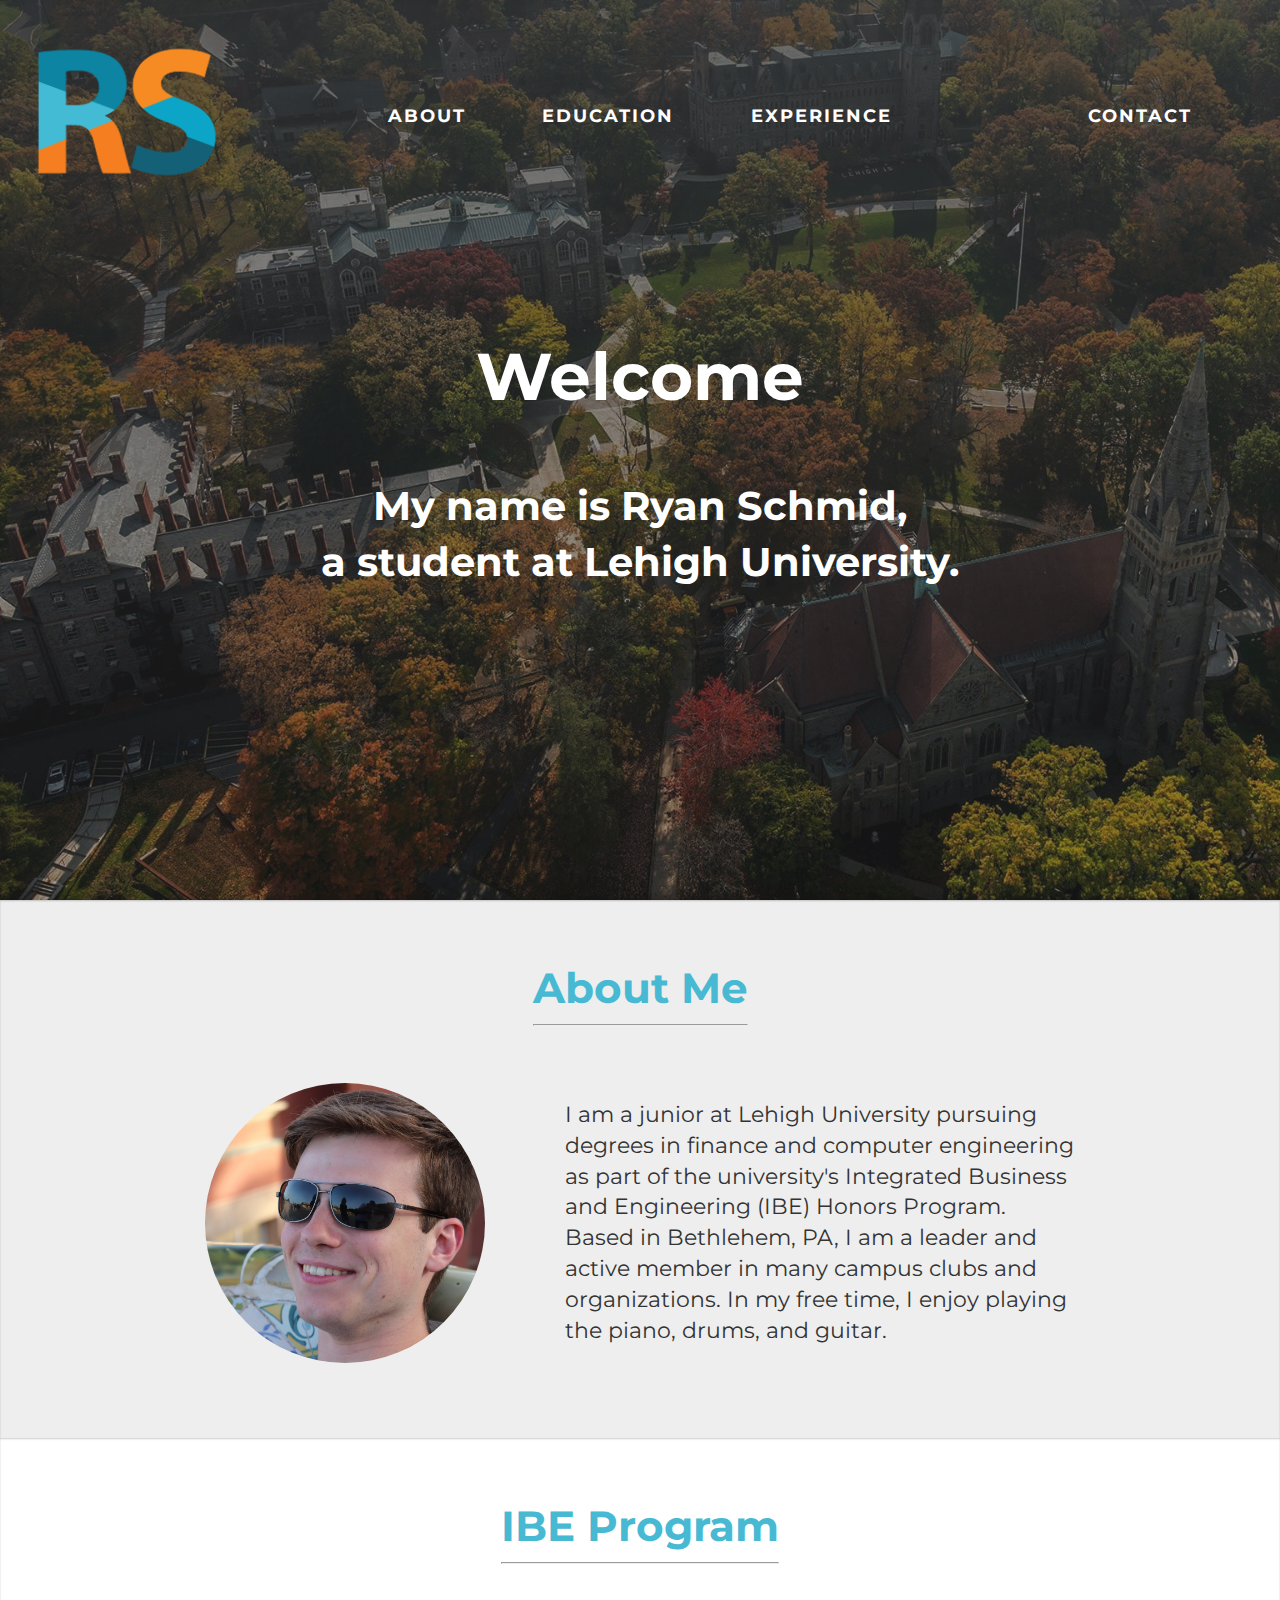
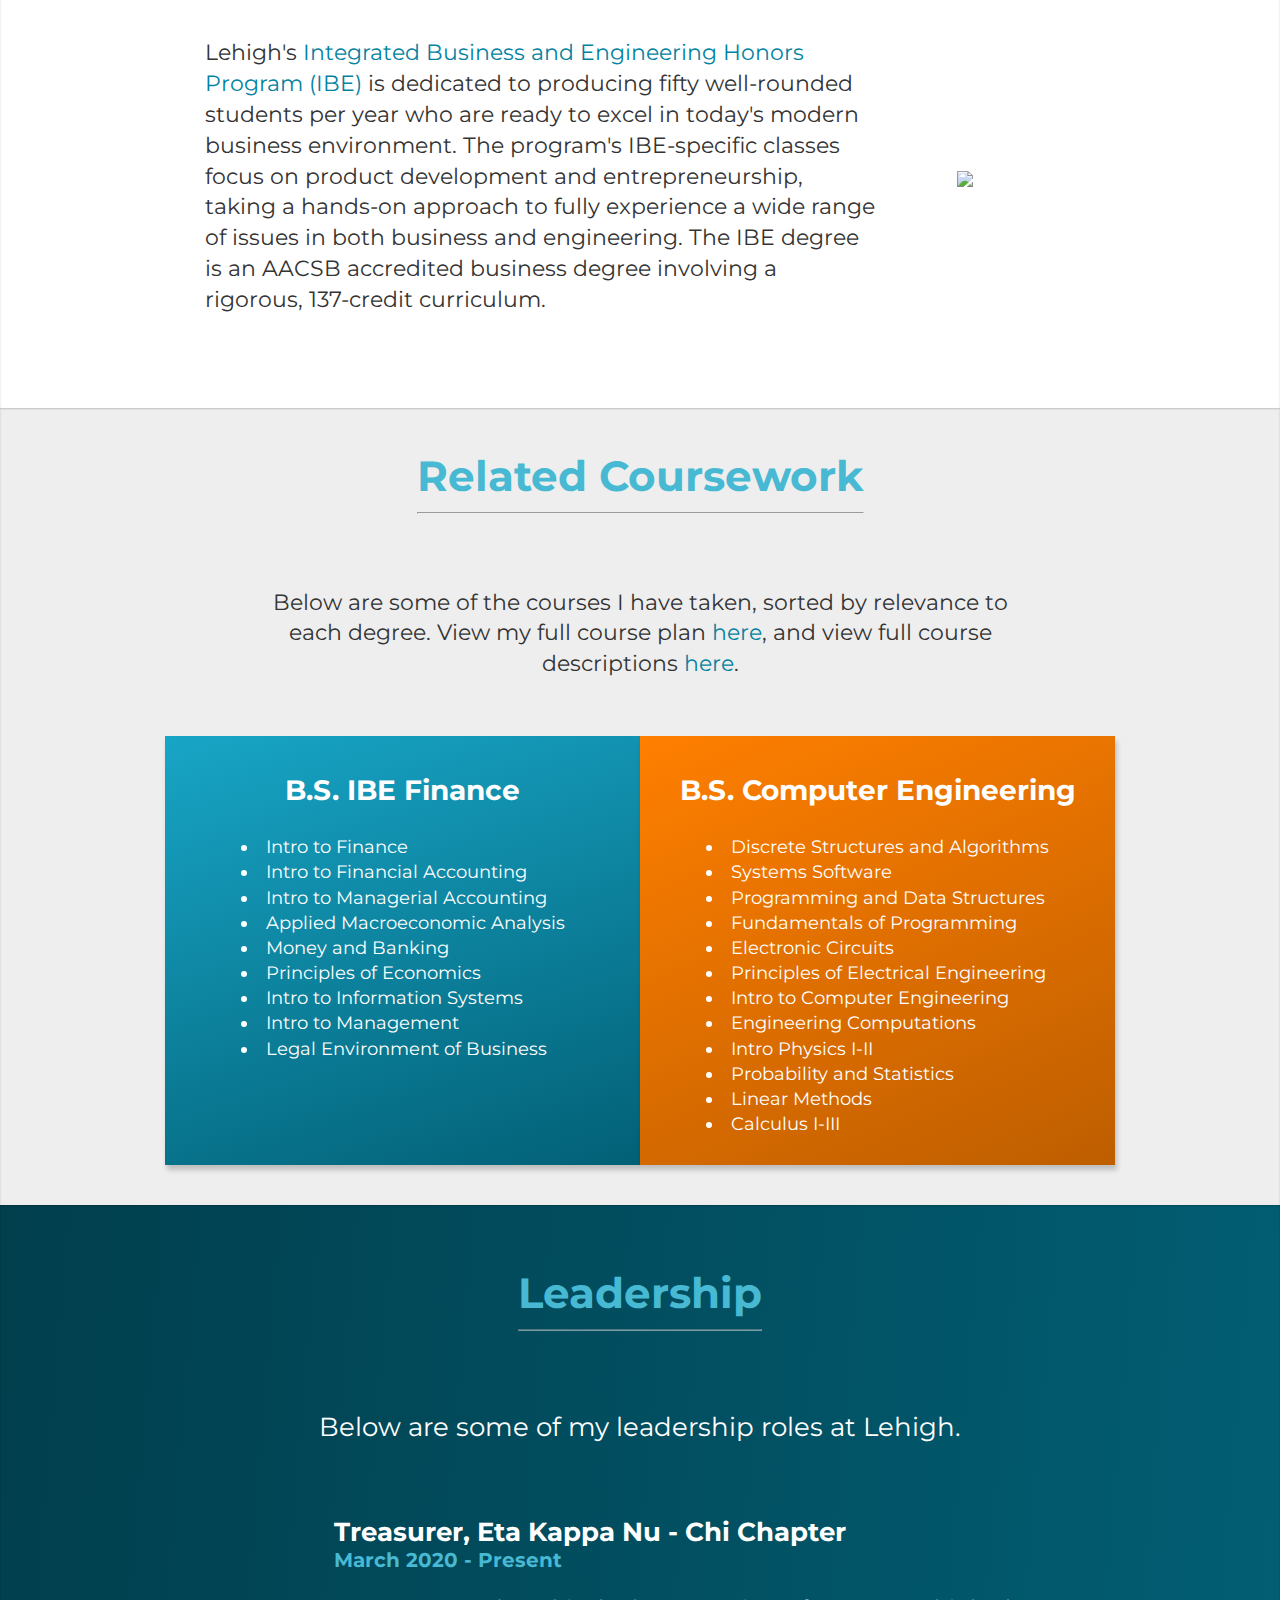
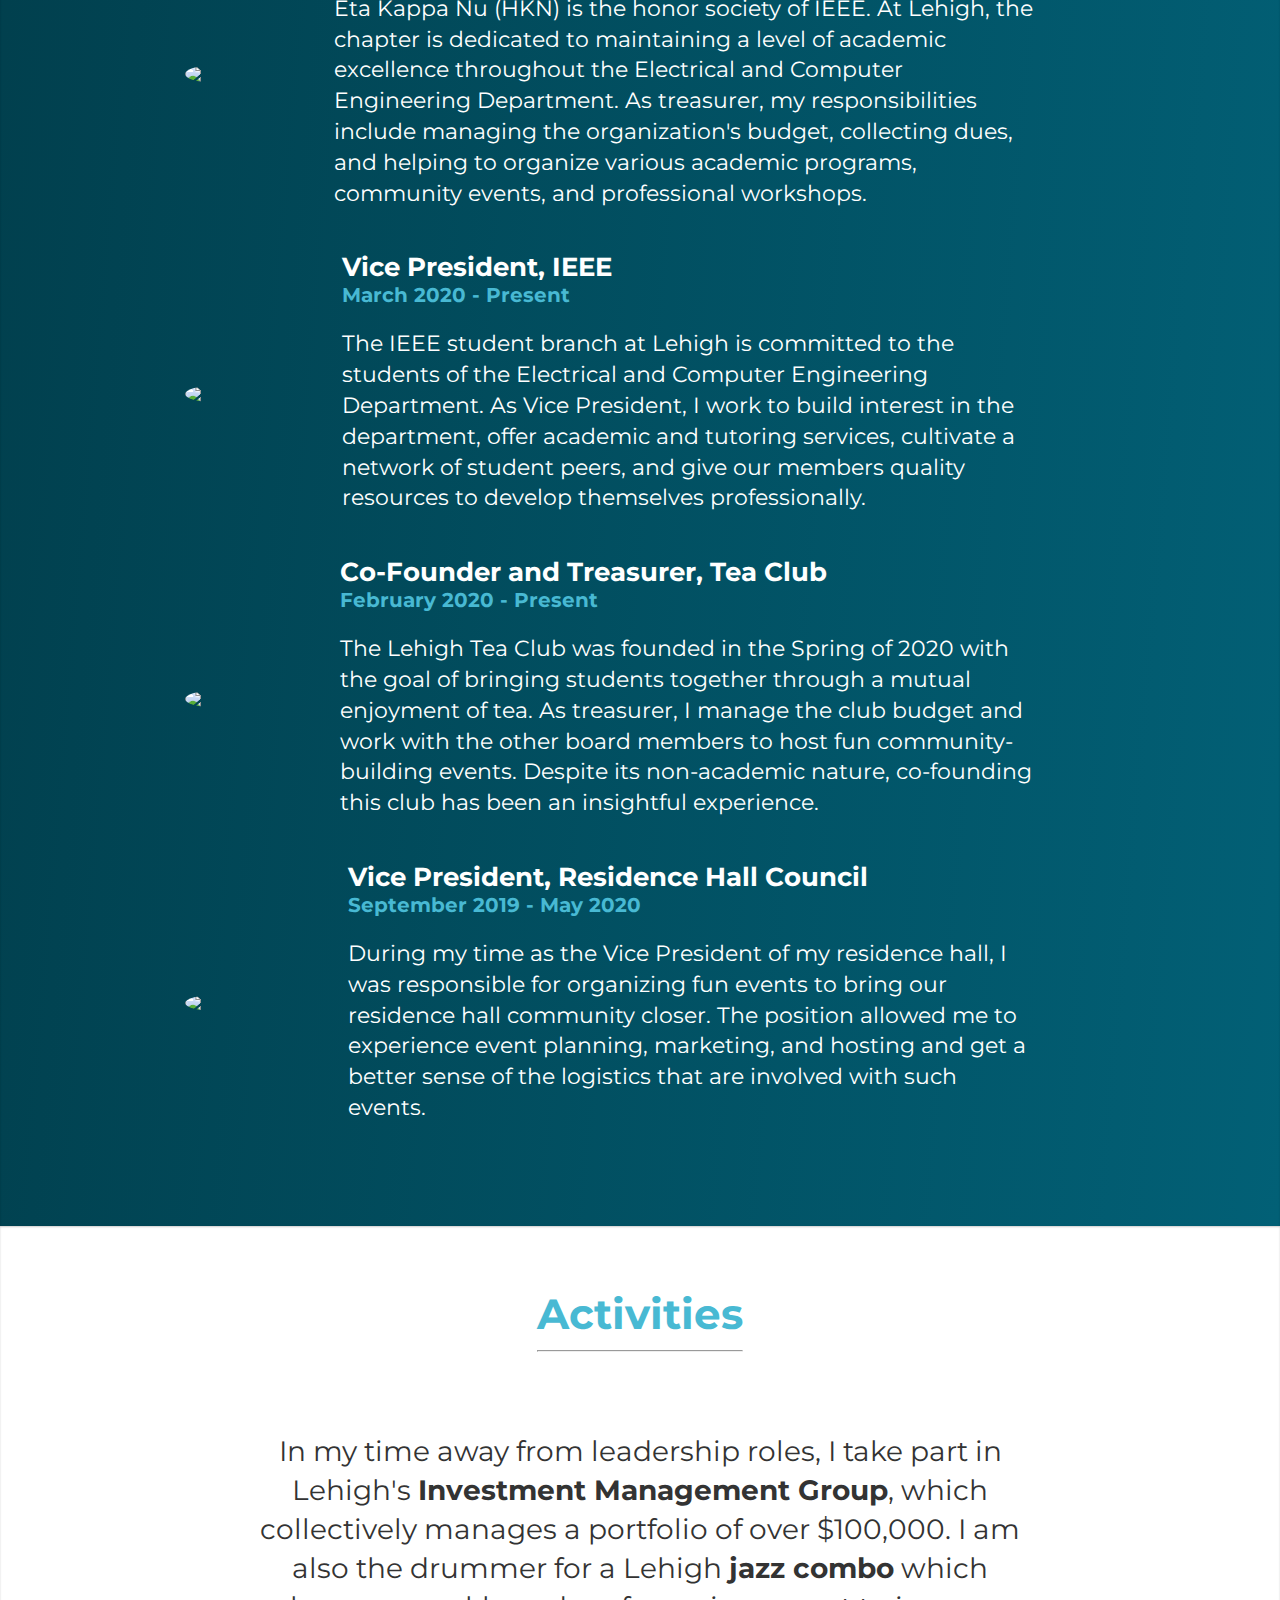
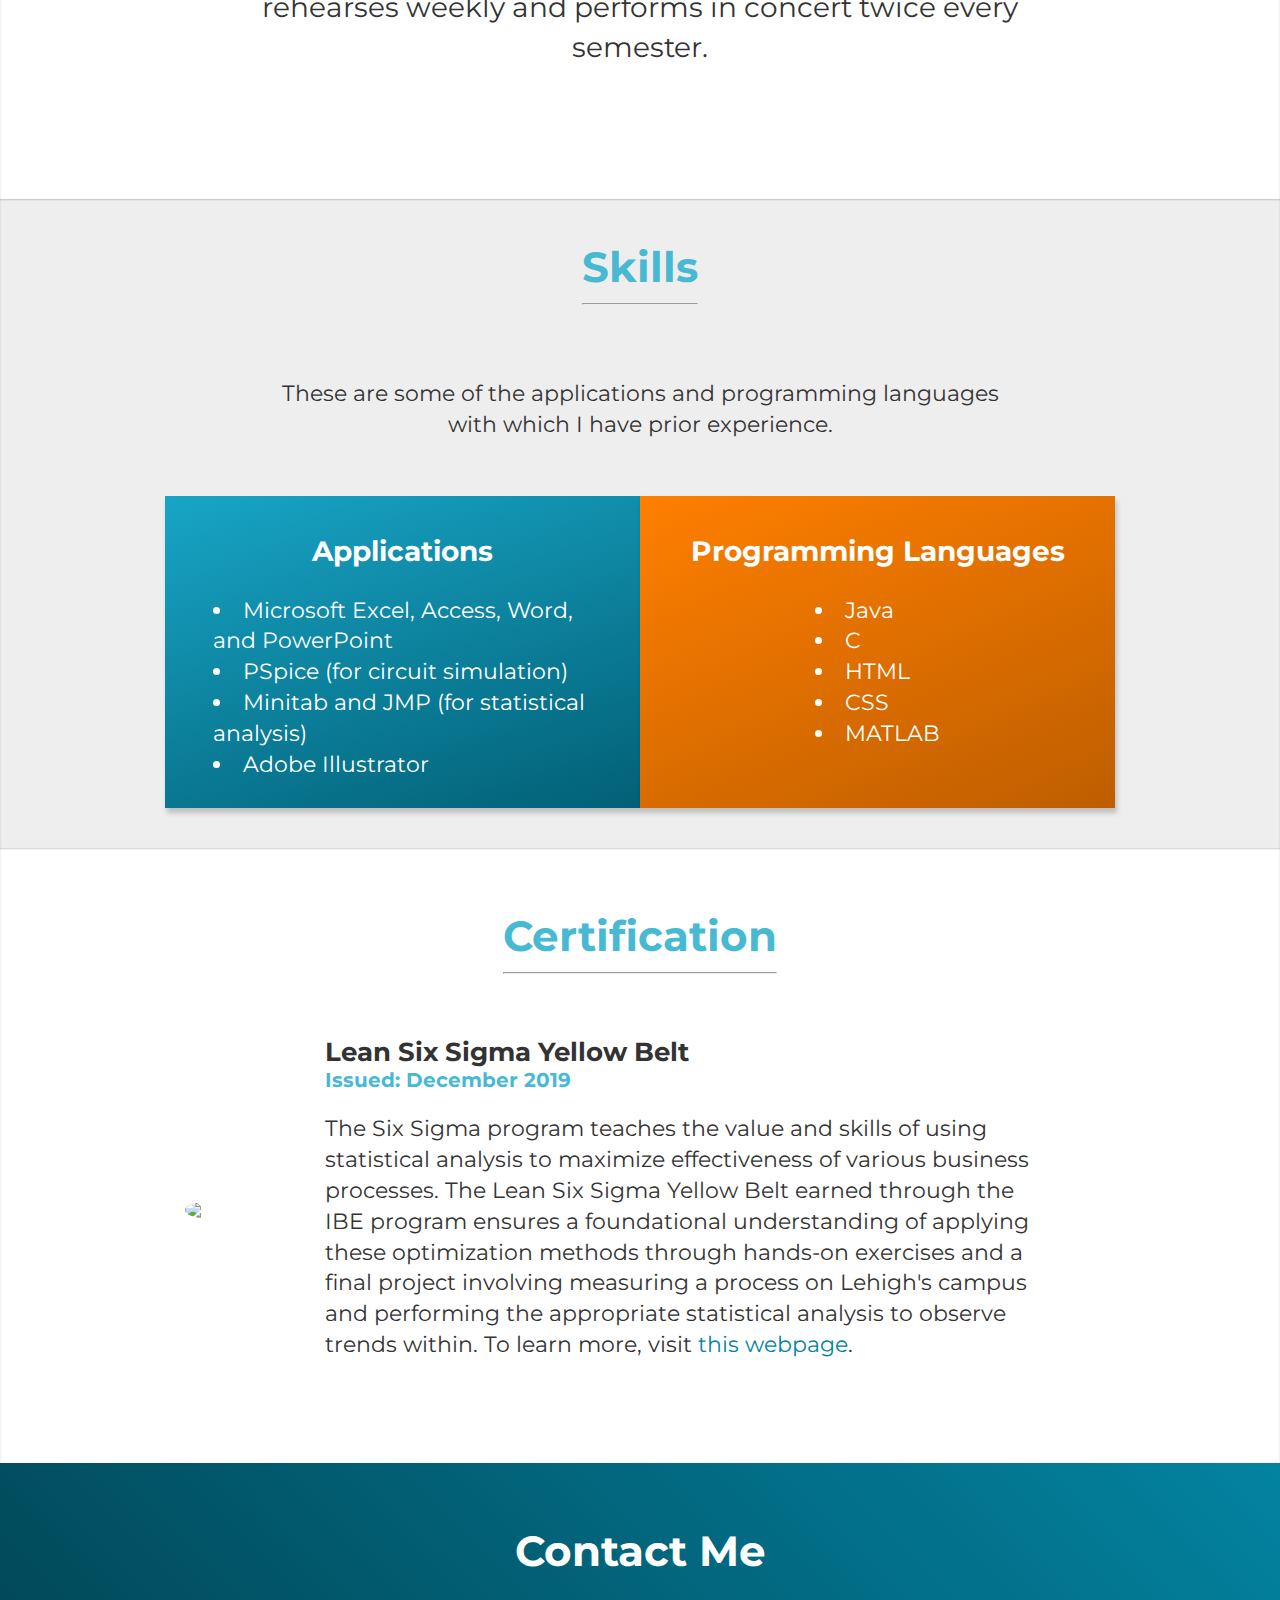
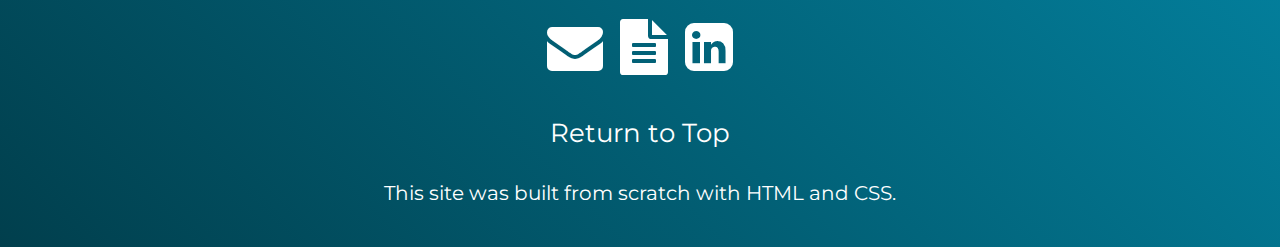
==== commit 2259730d: "Preloaded images, added gradients" ====
--- a/index.html
+++ b/index.html
@@ -167,7 +167,7 @@
                 <p class="subtitle">These are some of the applications and programming languages with which I have prior experience.</p>
                 <br/>
                 <div class="flex-container">
-                    <div id="fin_classes" class="subsection">
+                    <div id="applications" class="subsection">
                         <h4>Applications</h4>
                         <ul>
                             <li>Microsoft Excel, Access, Word, and PowerPoint</li>
@@ -176,7 +176,7 @@
                             <li>Adobe Illustrator</li>
                         </ul>
                     </div>
-                    <div id="comp_engr_classes" class="subsection">
+                    <div id="prog_lang" class="subsection">
                         <h4>Programming Languages</h4>
                         <ul>
                             <li>Java</li>
@@ -213,5 +213,16 @@
             <a href="https://www.linkedin.com/in/ryanwschmid/" title="Visit my LinkedIn" target="_blank"><i class="fa fa-linkedin-square fa-2x"></i></a>
             <p style="font-size: 20px;"><a href="#header" style="font-size: 26px;">Return to Top</a><br/><br/>This site was built from scratch with HTML and CSS.</p>
         </div>
+        <div id="preload"> <!--Preload images-->
+            <img src="images/Lehigh_Overhead_Dark.jpg">
+            <img src="images/Logo.png">
+            <img src="images/Myself.JPG">
+            <img src="images/IBE_logo.png">
+            <img src="images/Eta_Kappa_Nu_shield.png">
+            <img src="images/IEEE_Logo.jpg">
+            <img src="images/Tea_Club_Logo.png">
+            <img src="images/Res_Life_Logo.jpg">
+            <img src="images/Yellow_Belt.png">
+        </div>
     </body>
 </html>--- a/stylesheet.css
+++ b/stylesheet.css
@@ -1,4 +1,6 @@
 @import url('https://fonts.googleapis.com/css2?family=Montserrat&family=PT+Serif&display=swap');
+
+div#preload {display: none;}
 
 html {
   scroll-behavior: smooth;
@@ -97,7 +99,7 @@
 
 .fa-3x {
   position: absolute;
-  bottom: 60px;
+  bottom: 25px;
   left: 50vw;
   animation-name: arrow-down;
   animation-duration: 2s;
@@ -186,12 +188,14 @@
   font-size: 22px;
 }
 
-#fin_classes {
-  background-color: rgb(3, 131, 161);
-}
-
-#comp_engr_classes {
-  background-color: rgb(190,94,0);
+#fin_classes, #applications {
+  background: rgb(24,165,198);
+  background: linear-gradient(162deg, rgba(24,165,198,1) 0%, rgba(2,96,118,1) 100%);
+}
+
+#comp_engr_classes, #prog_lang {
+  background: rgb(255,139,24);
+  background: linear-gradient(156deg, rgba(255,127,0,1) 0%, rgba(190,94,0,1) 100%);
 }
 
 .flex-container {
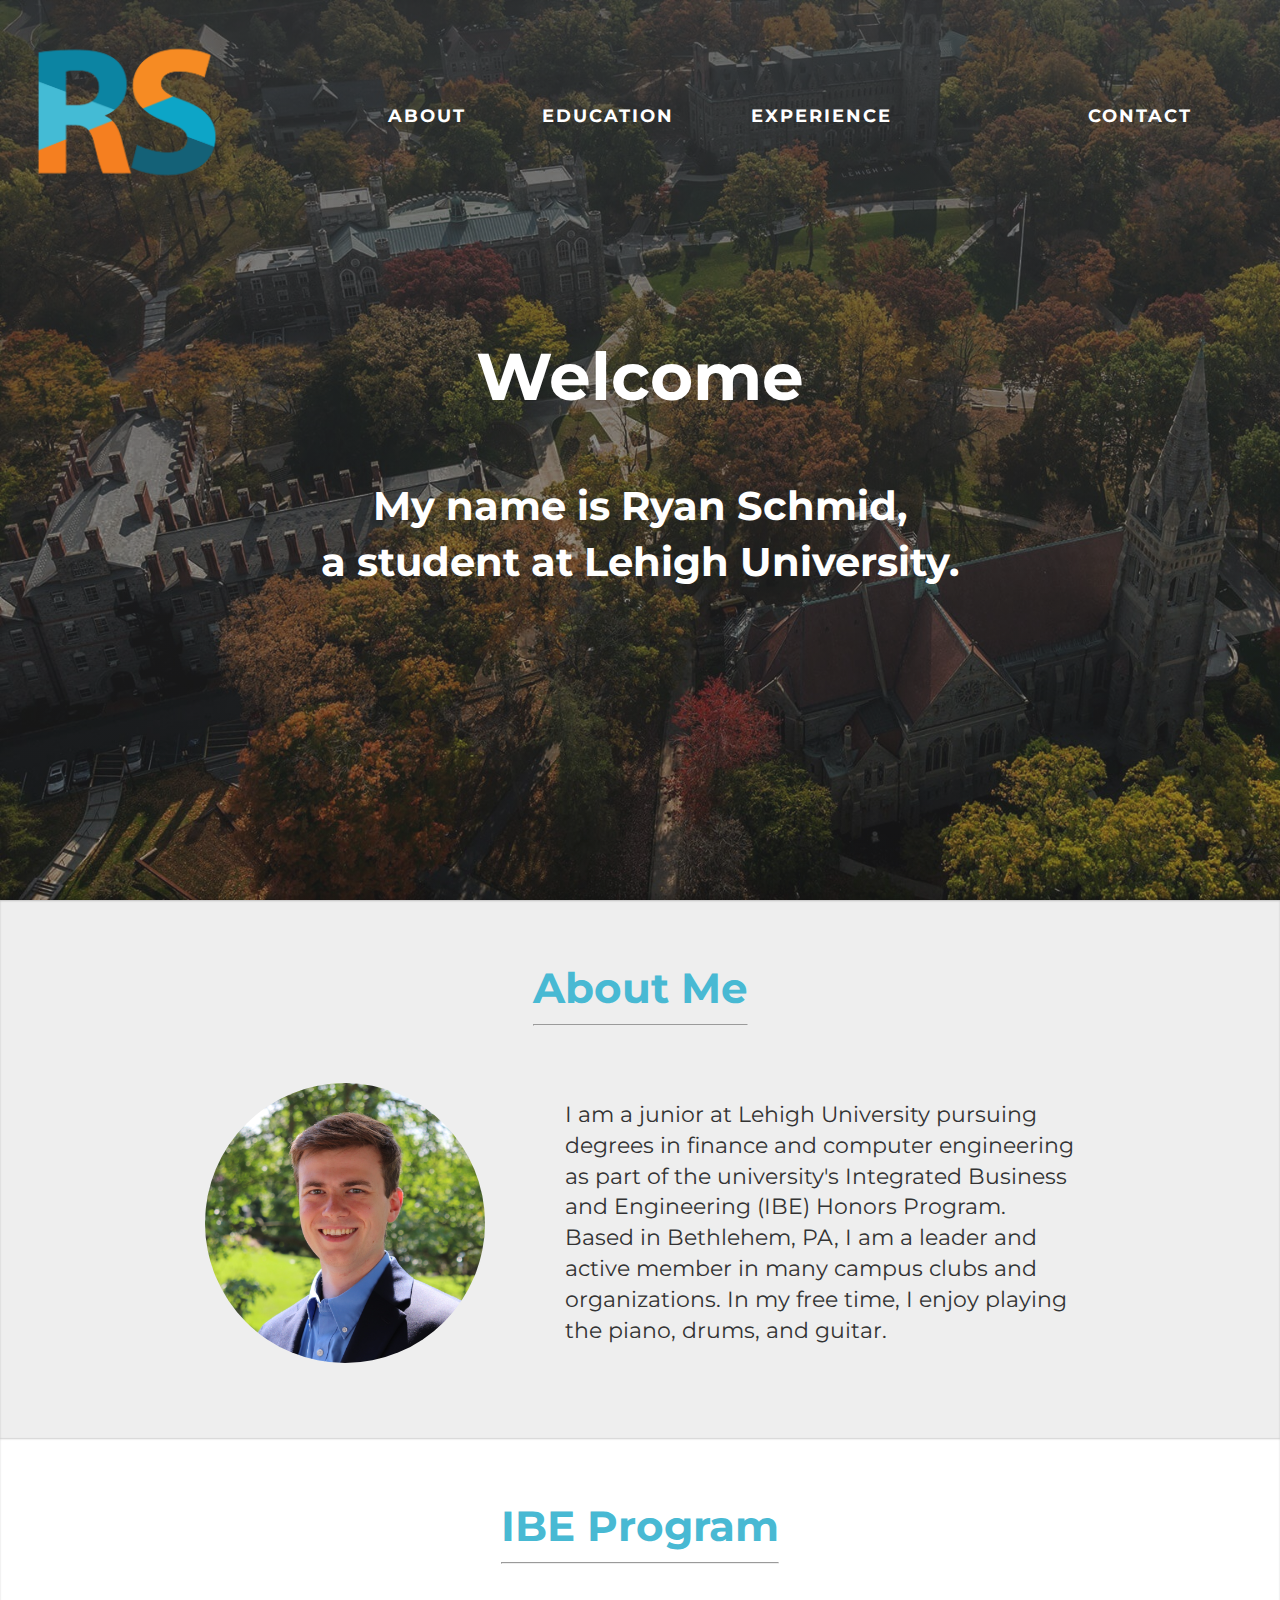
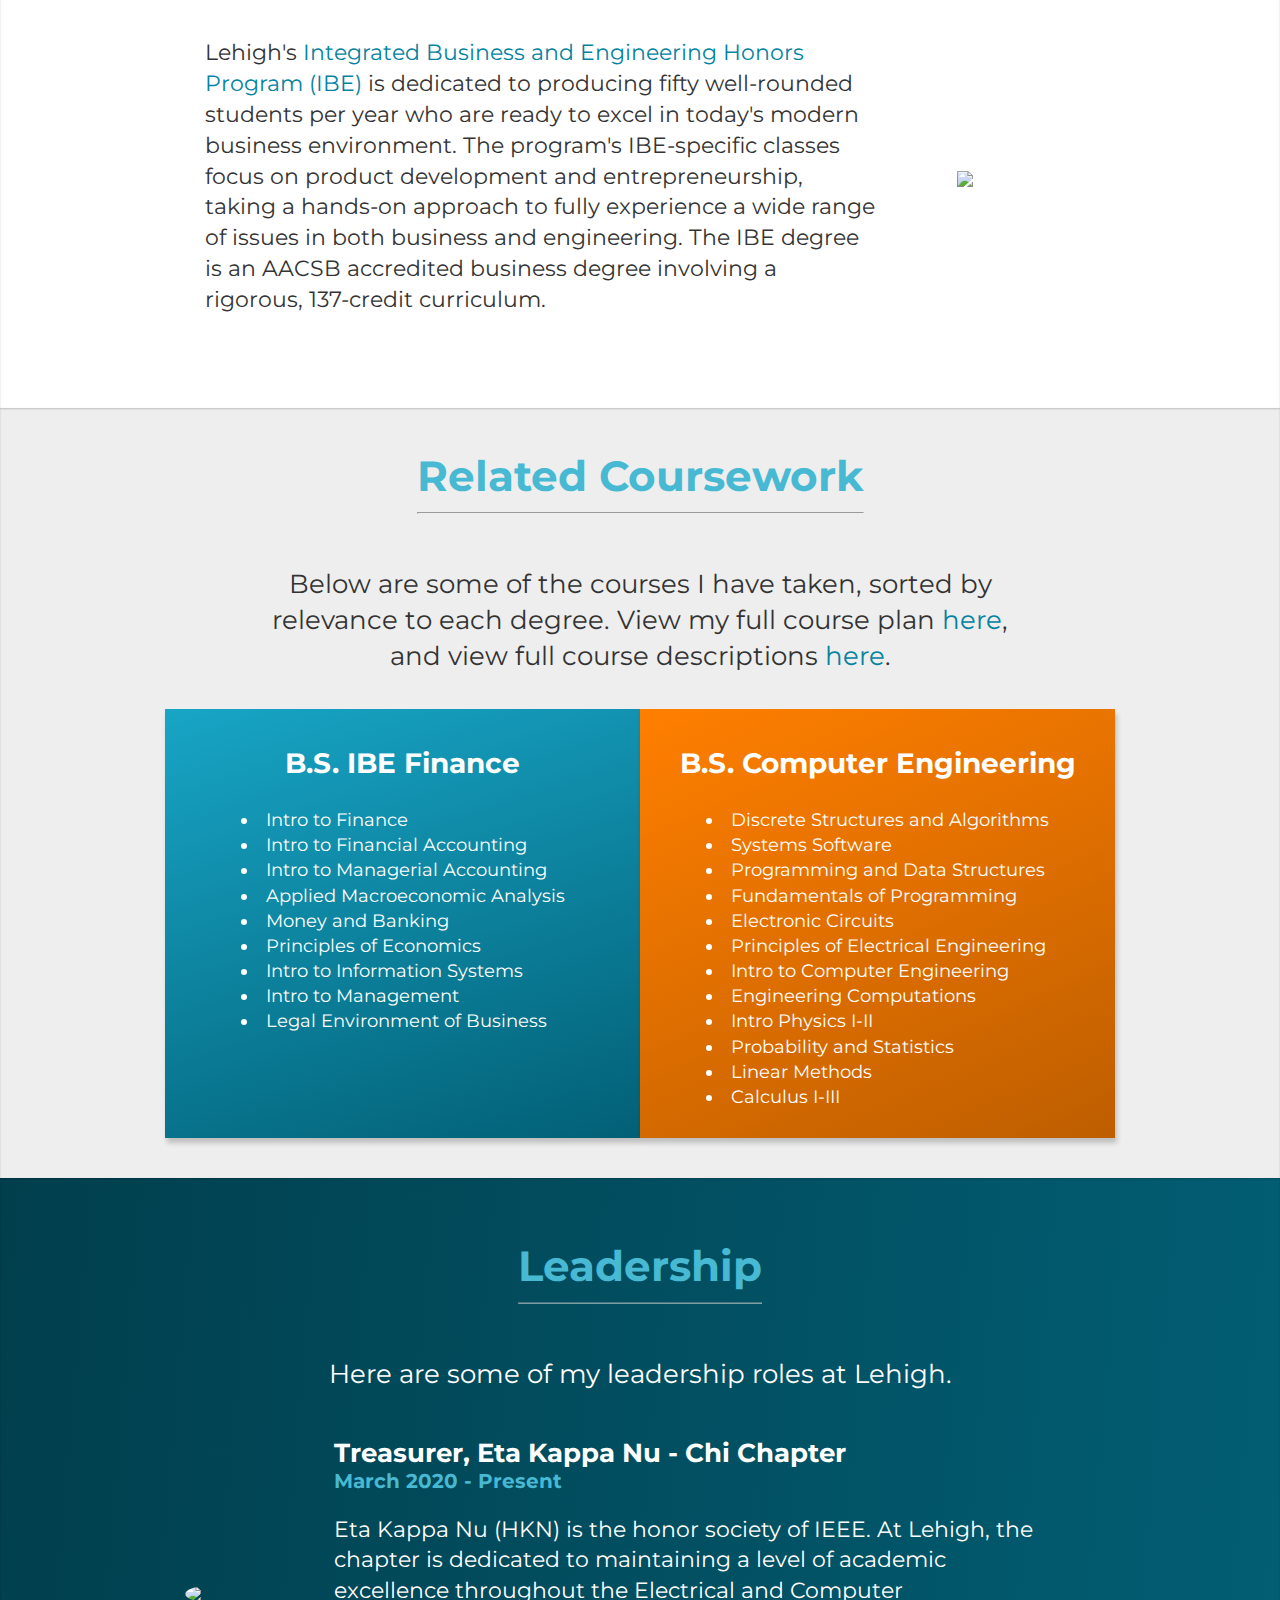
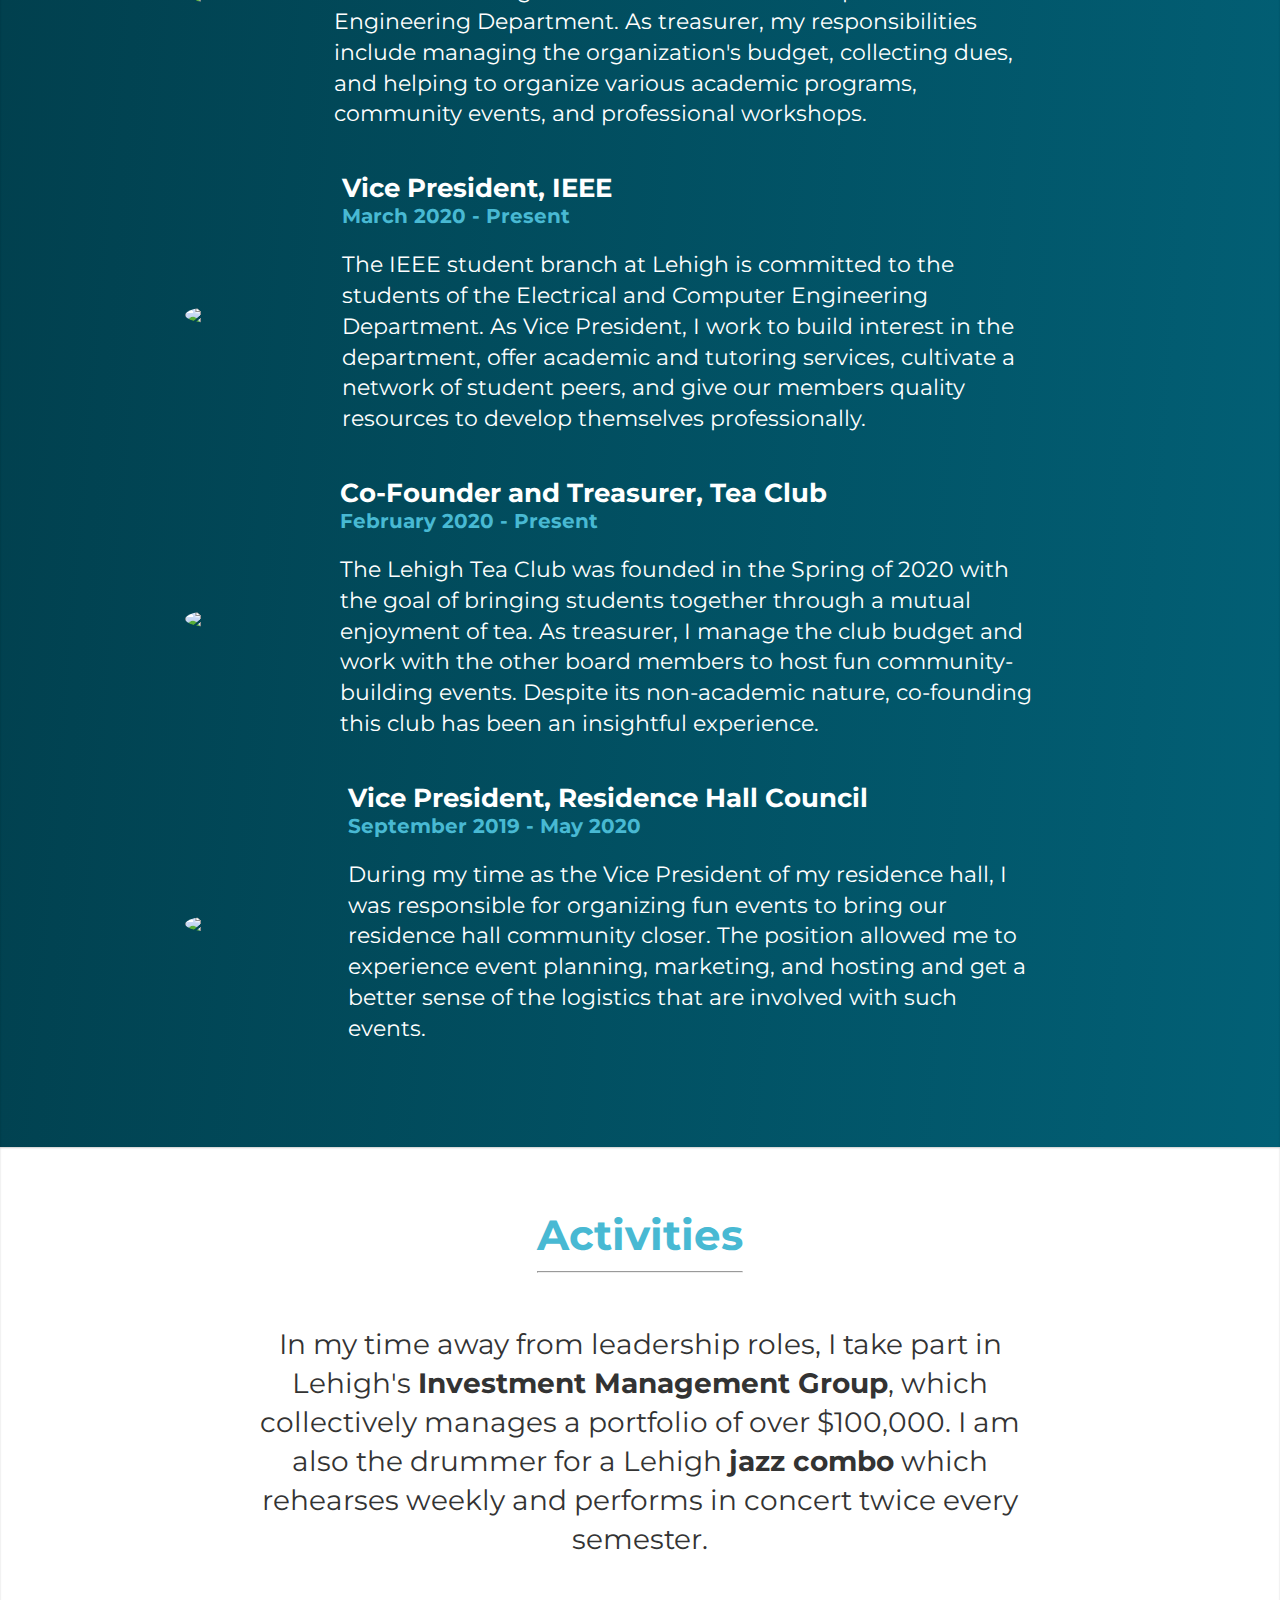
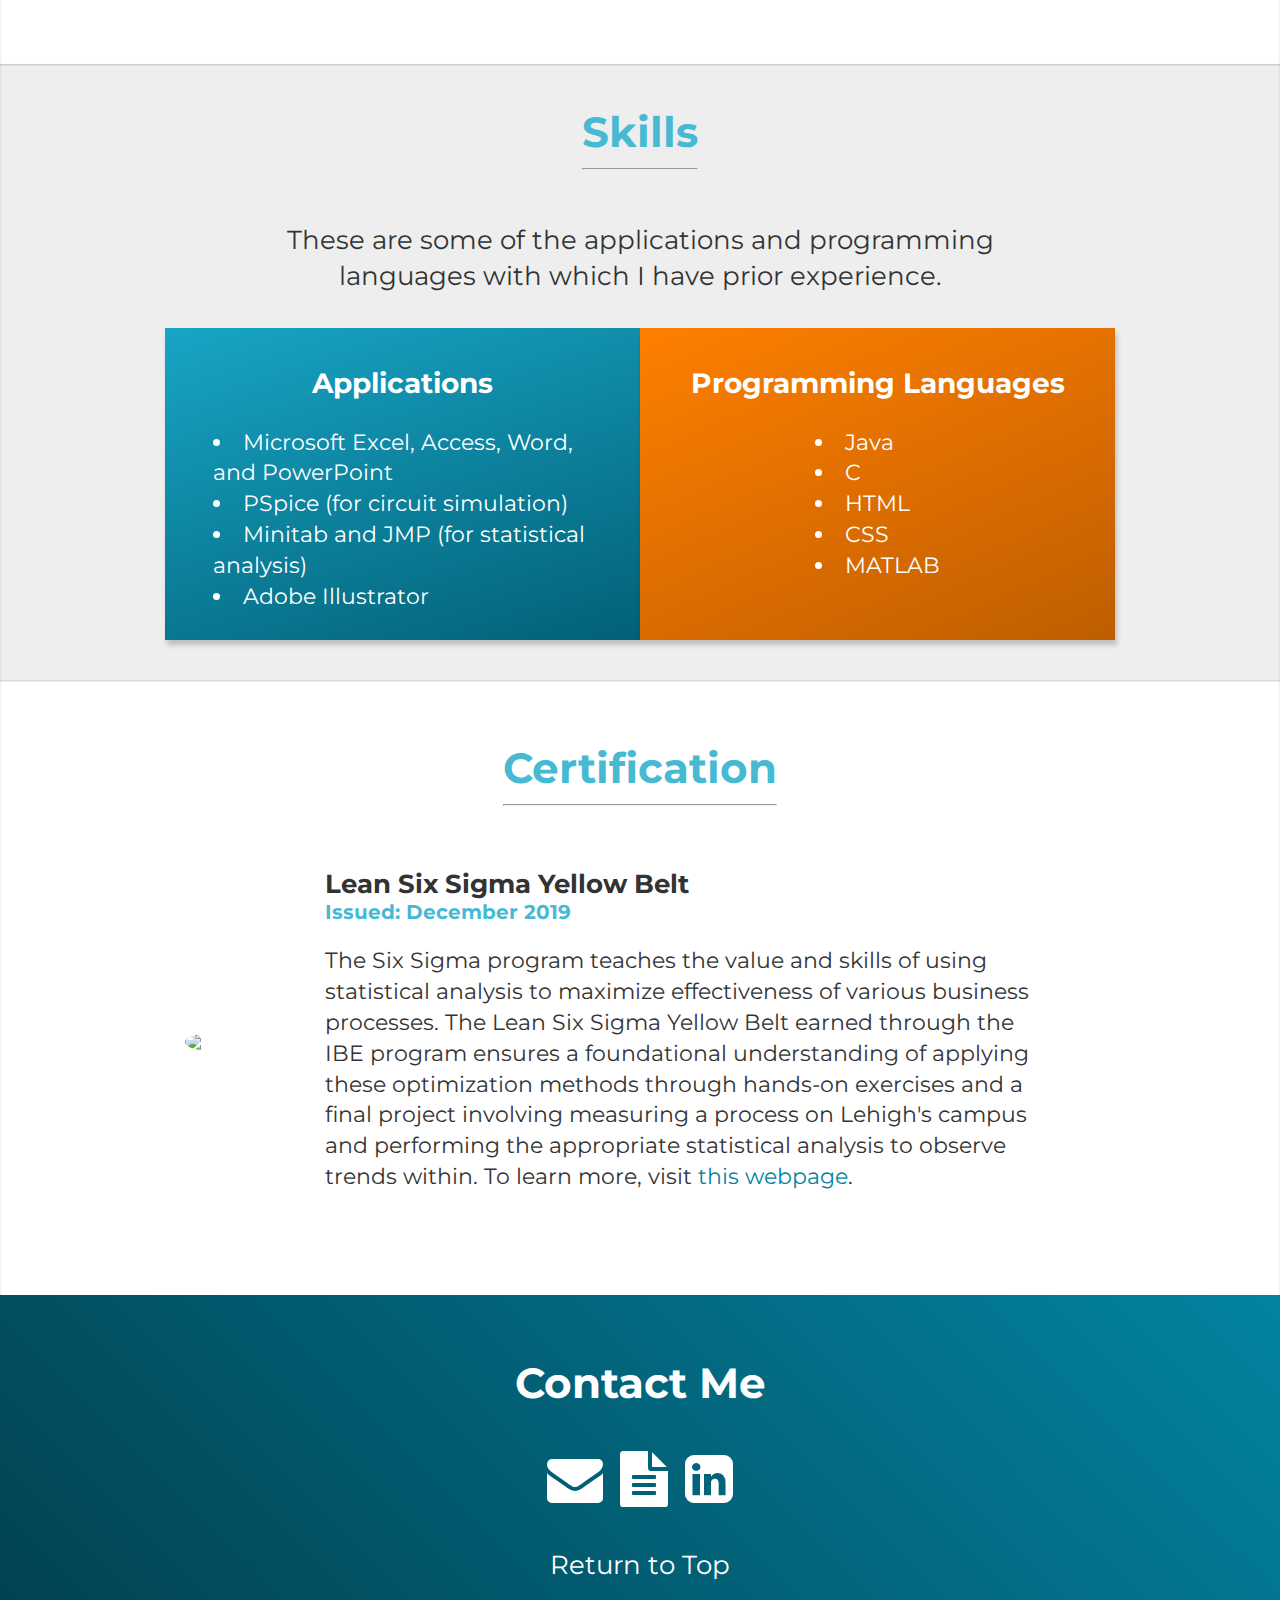
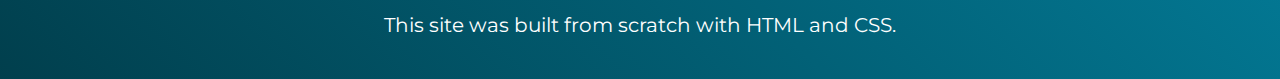
==== commit 42ddf5d9: "Mobile changes, new portrait and resume" ====
--- a/index.html
+++ b/index.html
@@ -103,7 +103,7 @@
         <div id="experience">
             <div id="leadership" class="section">
                 <h3>Leadership<hr></h3>
-                <p class="subtitle" style="font-size: 26px;">Below are some of my leadership roles at Lehigh.</p>
+                <p class="subtitle">Here are some of my leadership roles at Lehigh.</p>
                 <br/>
                 <div class="flex-container">
                     <img src="images/Eta_Kappa_Nu_shield.png">
@@ -206,12 +206,12 @@
                 </div>
             </div>
         </div>       
-        <div id="footer" class="footer"">
+        <div id="footer" class="footer">
             <h3 style="color: white;">Contact Me</h3>
             <a href="mailto: rws222@lehigh.edu" title="Email me at rws222@lehigh.edu" target="_blank"><i class="fa fa-envelope fa-2x"></i></a>
             <a href="attachments/Resume.pdf" title="View my resume" target="_blank"><i class="fa fa-file-text fa-2x"></i></a>
             <a href="https://www.linkedin.com/in/ryanwschmid/" title="Visit my LinkedIn" target="_blank"><i class="fa fa-linkedin-square fa-2x"></i></a>
-            <p style="font-size: 20px;"><a href="#header" style="font-size: 26px;">Return to Top</a><br/><br/>This site was built from scratch with HTML and CSS.</p>
+            <p id="footer_text"><a href="#header">Return to Top</a><br/><br/>This site was built from scratch with HTML and CSS.</p>
         </div>
         <div id="preload"> <!--Preload images-->
             <img src="images/Lehigh_Overhead_Dark.jpg">
--- a/stylesheet.css
+++ b/stylesheet.css
@@ -41,22 +41,22 @@
 }
 
 h4 {
-  font-size: 28px;
+  font-size: 22px;
   text-align: center;
 }
 
 h5 {
-  font-size: 26px;
+  font-size: 22px;
   text-align: left;
 }
 
 h6 {
-  font-size: 20px;
+  font-size: 18px;
   text-align: left;
 }
 
 p {
-  font-size: 22px;
+  font-size: 16px;
   text-align: left;
   line-height: 1.4;
 }
@@ -170,13 +170,25 @@
   margin-bottom: 0;
 }
 
+#related_coursework .flex-container, #skills .flex-container {
+  margin-bottom: 40px;
+}
+
+#related_coursework .flex-container *, #skills .flex-container * {
+  padding: 0;
+}
+
+.subsection {
+  width: 90vw;
+}
+
 ul {
   list-style-position: inside;
   padding: 20px;
 }
 
 li {
-  font-size: 18px;
+  font-size: 16px;
   line-height: 1.4;
 }
 
@@ -185,7 +197,7 @@
 }
 
 #skills li {
-  font-size: 22px;
+  font-size: 18px;
 }
 
 #fin_classes, #applications {
@@ -207,10 +219,17 @@
 
 .subtitle {
   padding: 0 20px;
-  text-align: center;
-}
-
-#about_me img, #IBE_program a {
+  margin: 0;
+  text-align: center;
+  font-size: 20px;
+}
+
+#about_me img {
+  max-width: 200px;
+  width: 100%
+}
+
+#IBE_program a {
   max-width: 280px;
   width: 100%
 }
@@ -223,7 +242,7 @@
 
 #leadership img, #certifications img {
   margin: 20px;
-  width: 280px;
+  width: 200px;
   padding: 0;
   border-radius: 50%;
 }
@@ -272,6 +291,14 @@
   color: rgb(72,185,211);
 }
 
+#footer_text {
+  font-size: 16px;
+}
+
+#footer_text a {
+font-size: 26px;
+}
+
 
 /* --- fade animation --- */
 
@@ -287,12 +314,12 @@
   /* For tablet: */
 
   h1 {
-    font-size: 40px;
+    font-size: 30px;
     line-height: 1.4;
   }
   
   h2 {
-    font-size: 66px;
+    font-size: 56px;
     line-height: 1.4;
   }
   
@@ -349,7 +376,7 @@
     font-weight: 700;
     text-align: center;
     letter-spacing: 2px;
-    font-size: 18px;
+    font-size: 14px;
     padding: 20px 3vw;
     animation-name: fade-in;
     animation-duration: 2s;
@@ -384,16 +411,8 @@
     padding: 0 40px;
   }
 
-  #related_coursework .flex-container, #skills .flex-container {
-    margin-bottom: 40px;
-  }
-
-  #related_coursework .flex-container *, #skills .flex-container * {
-    padding: 0;
-  }
-  
-  #activities p {
-    font-size: 28px;
+  .subsection {
+    width: 100%;
   }
 }
 
@@ -409,4 +428,63 @@
     margin-bottom: 40px;
     align-items: stretch;
   }
+
+  h1 {
+    font-size: 40px;
+    line-height: 1.4;
+  }
+  
+  h2 {
+    font-size: 66px;
+    line-height: 1.4;
+  }
+
+  h4 {
+    font-size: 28px;
+  }
+
+  h5 {
+    font-size: 26px;
+  }
+  
+  h6 {
+    font-size: 20px;
+  }
+
+  p {
+    font-size: 22px;
+  }
+
+  .topnav a, .connect a {
+    font-size: 18px;
+  }
+
+  #activities p {
+    font-size: 28px;
+  }
+
+  #leadership img, #certifications img {
+    width: 280px;
+  }
+
+  .subtitle {
+    margin: inherit;
+    font-size: 26px;
+  }
+  
+  #about_me img {
+    max-width: 280px;
+  }
+
+  li {
+    font-size: 18px;
+  }
+  
+  #skills li {
+    font-size: 22px;
+  }
+
+  #footer_text {
+    font-size: 20px;
+  }
 }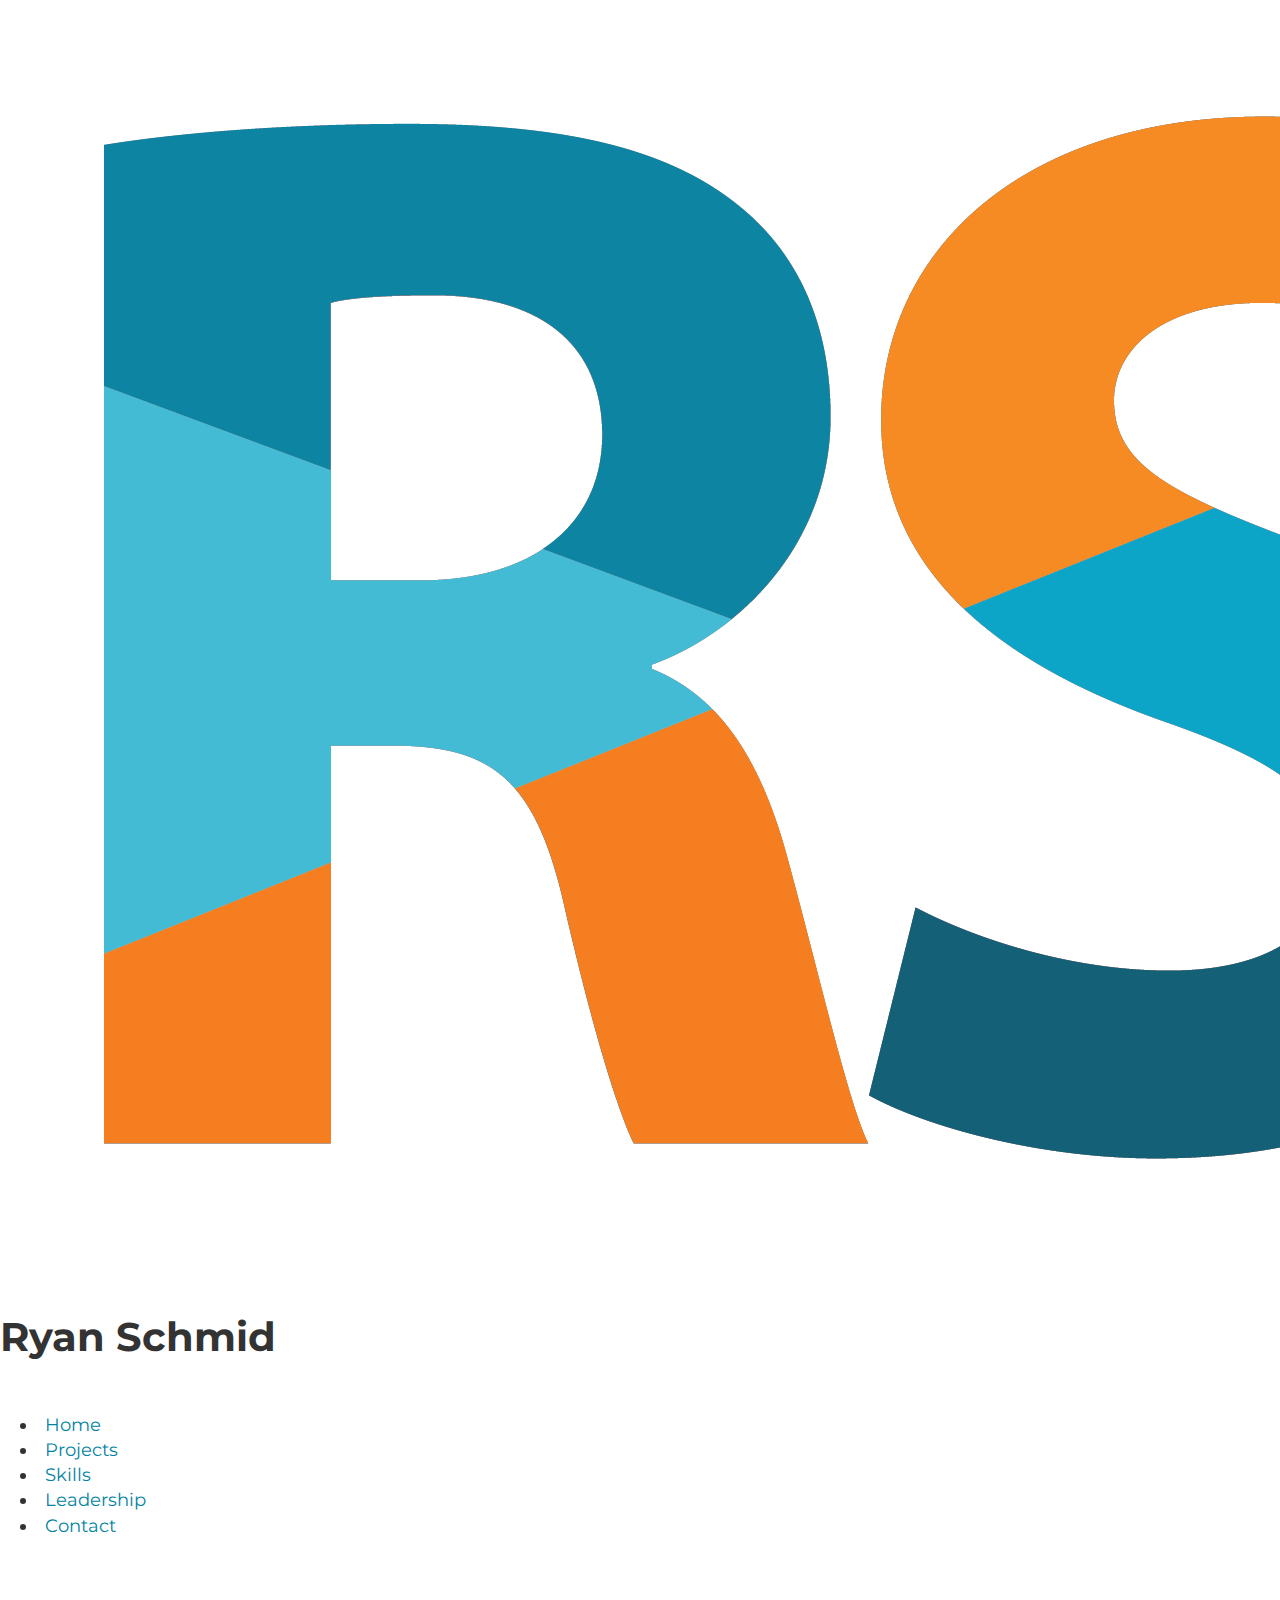
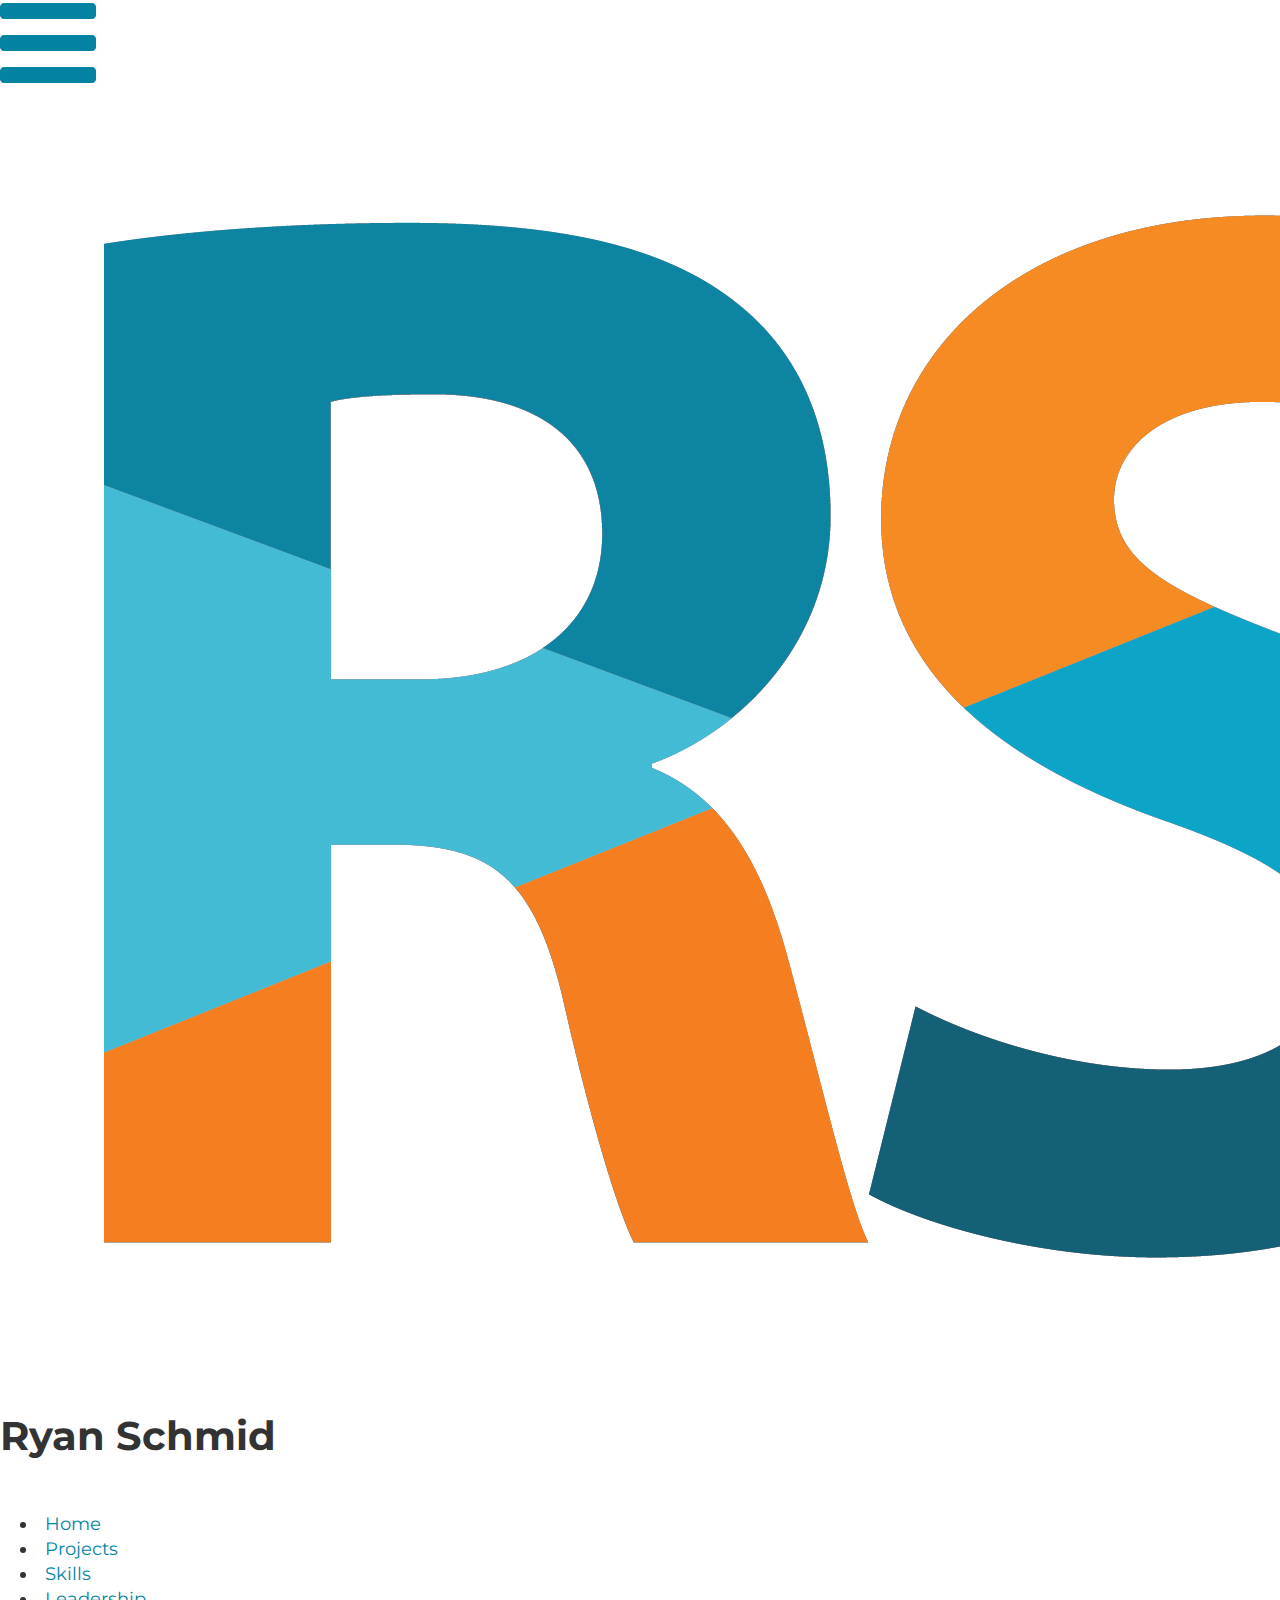
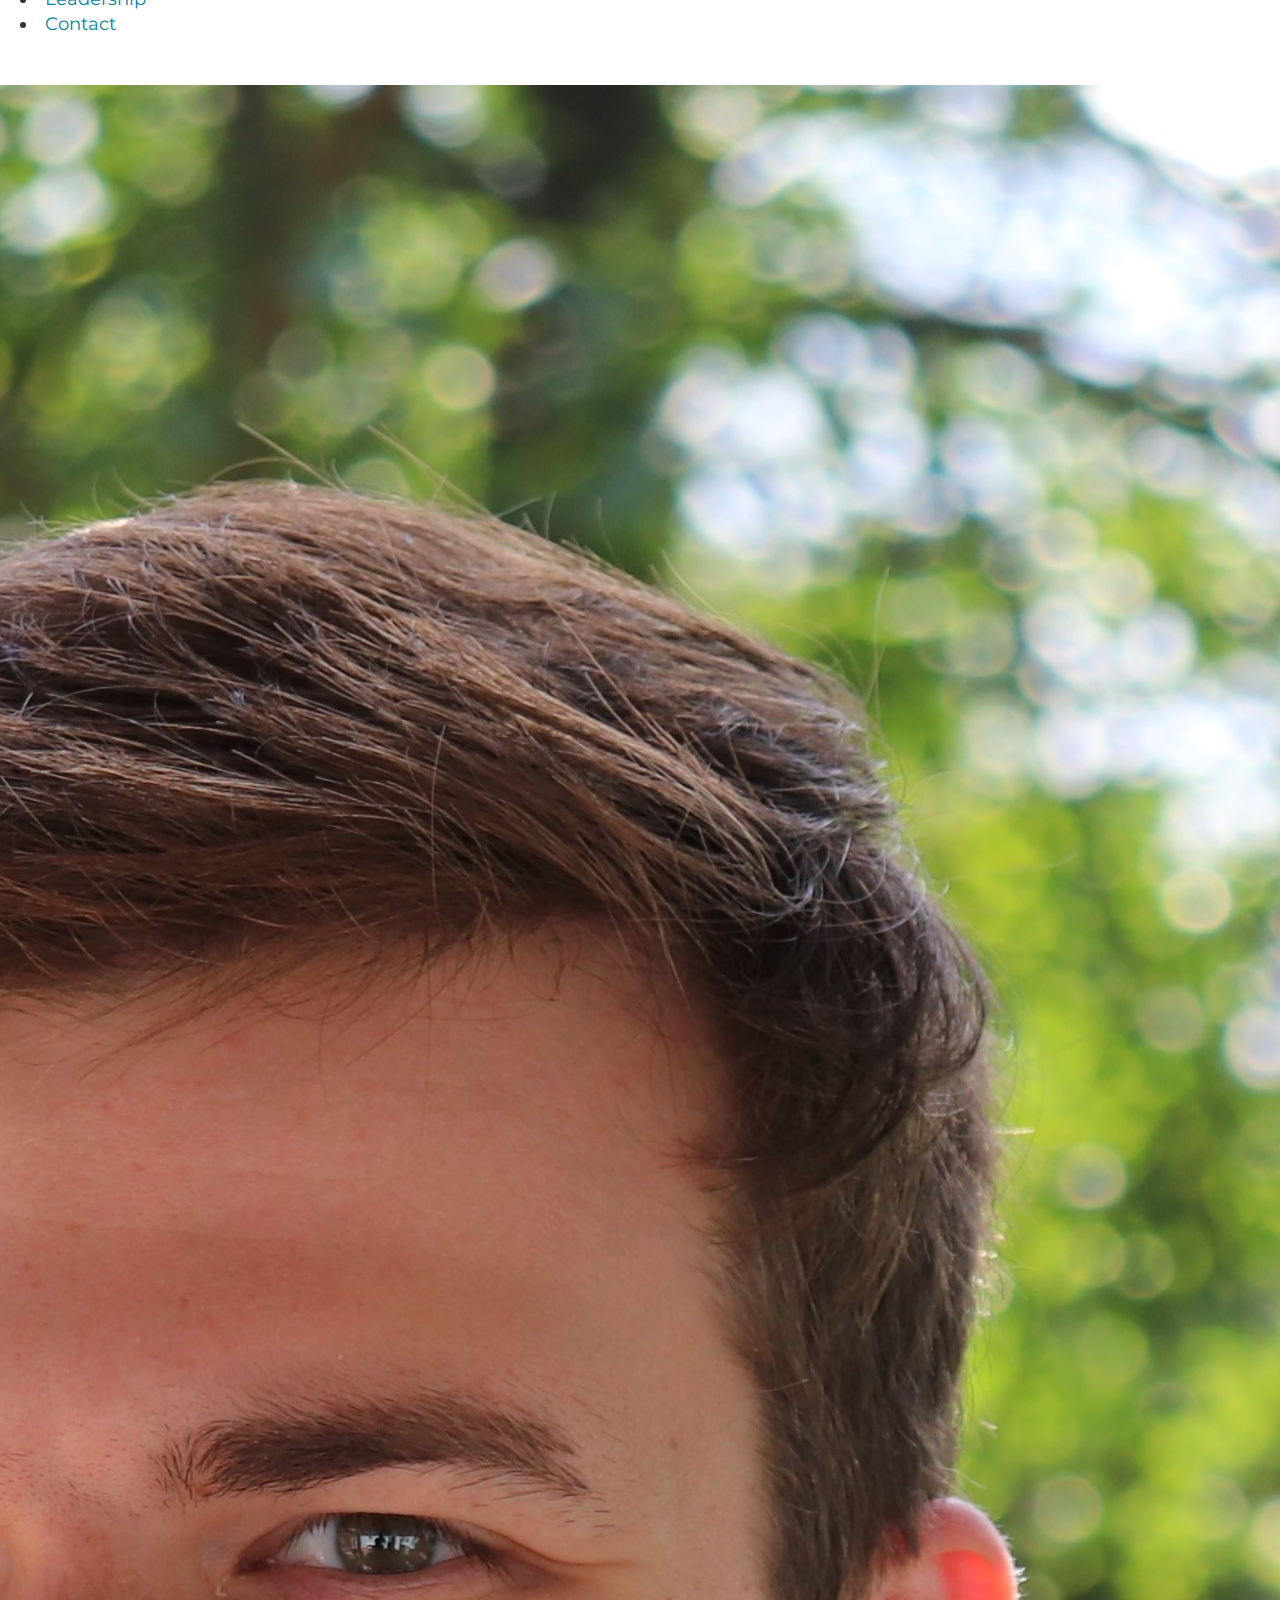
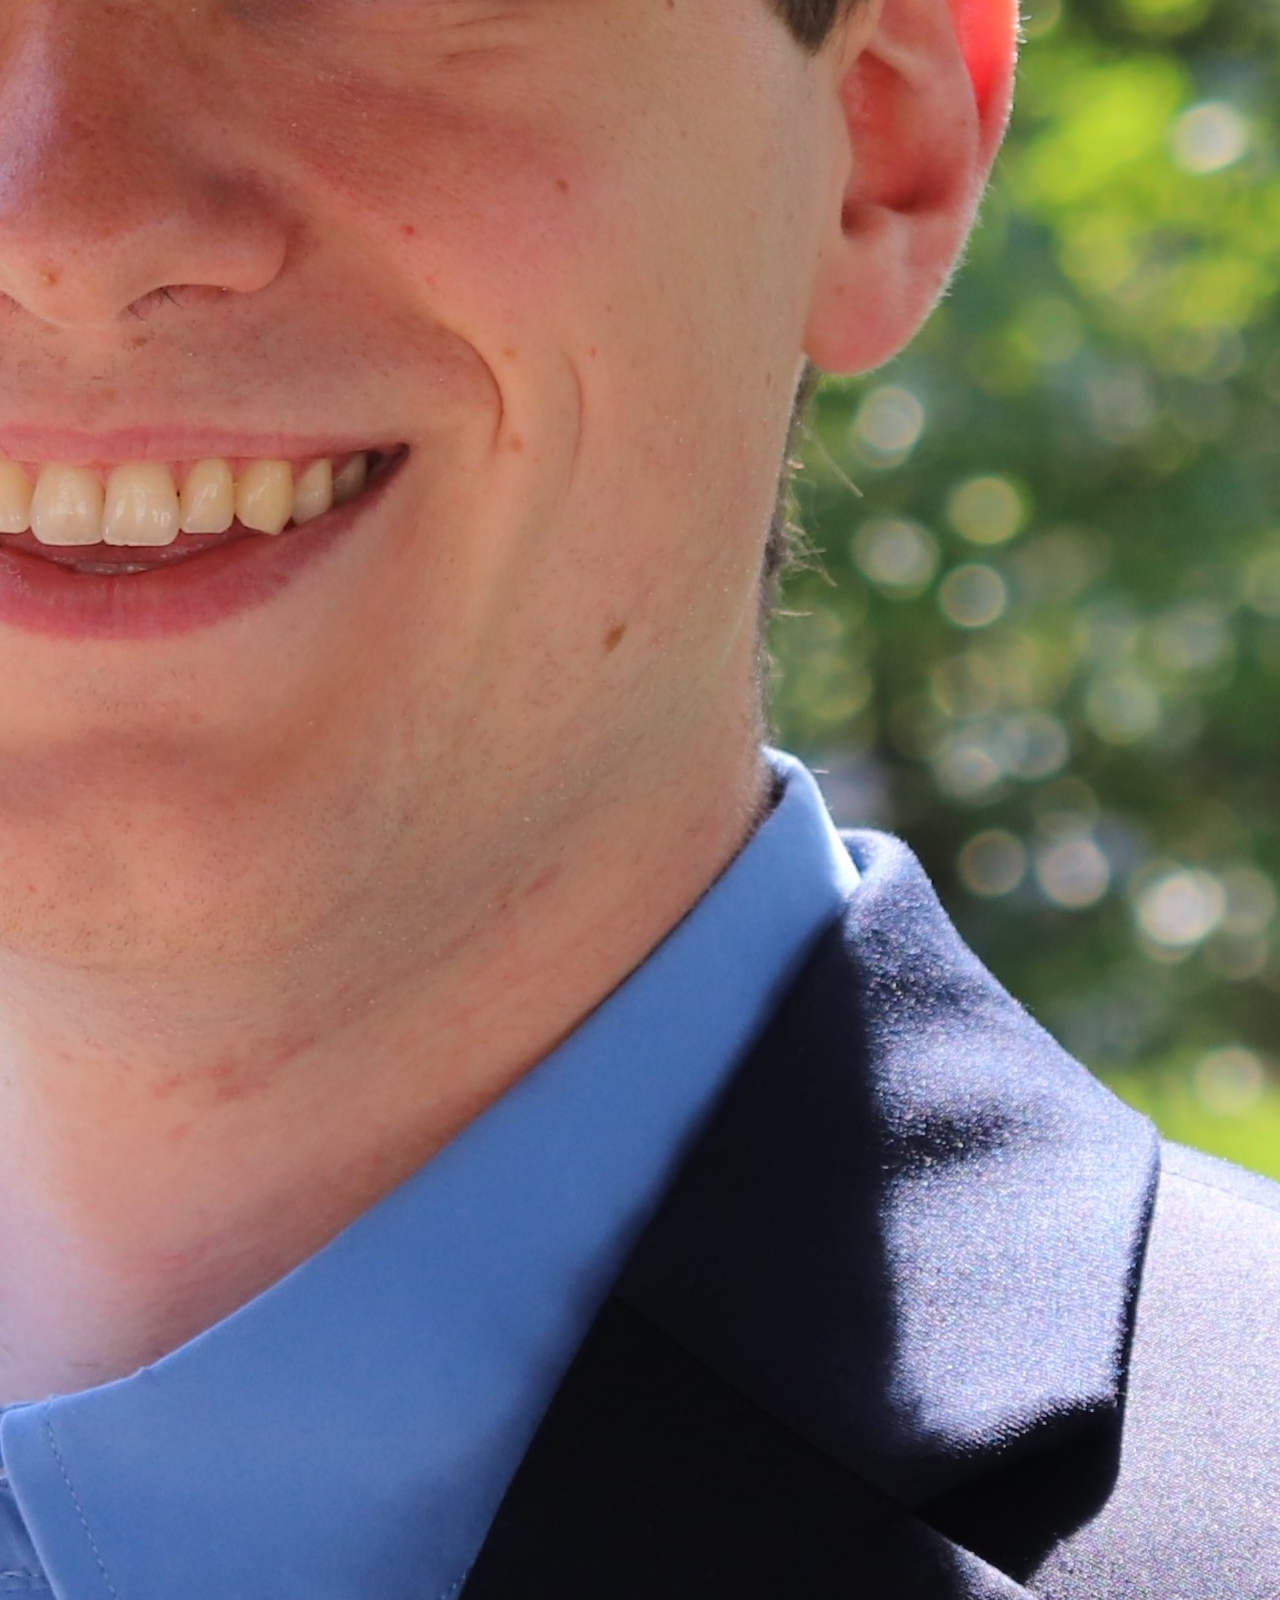
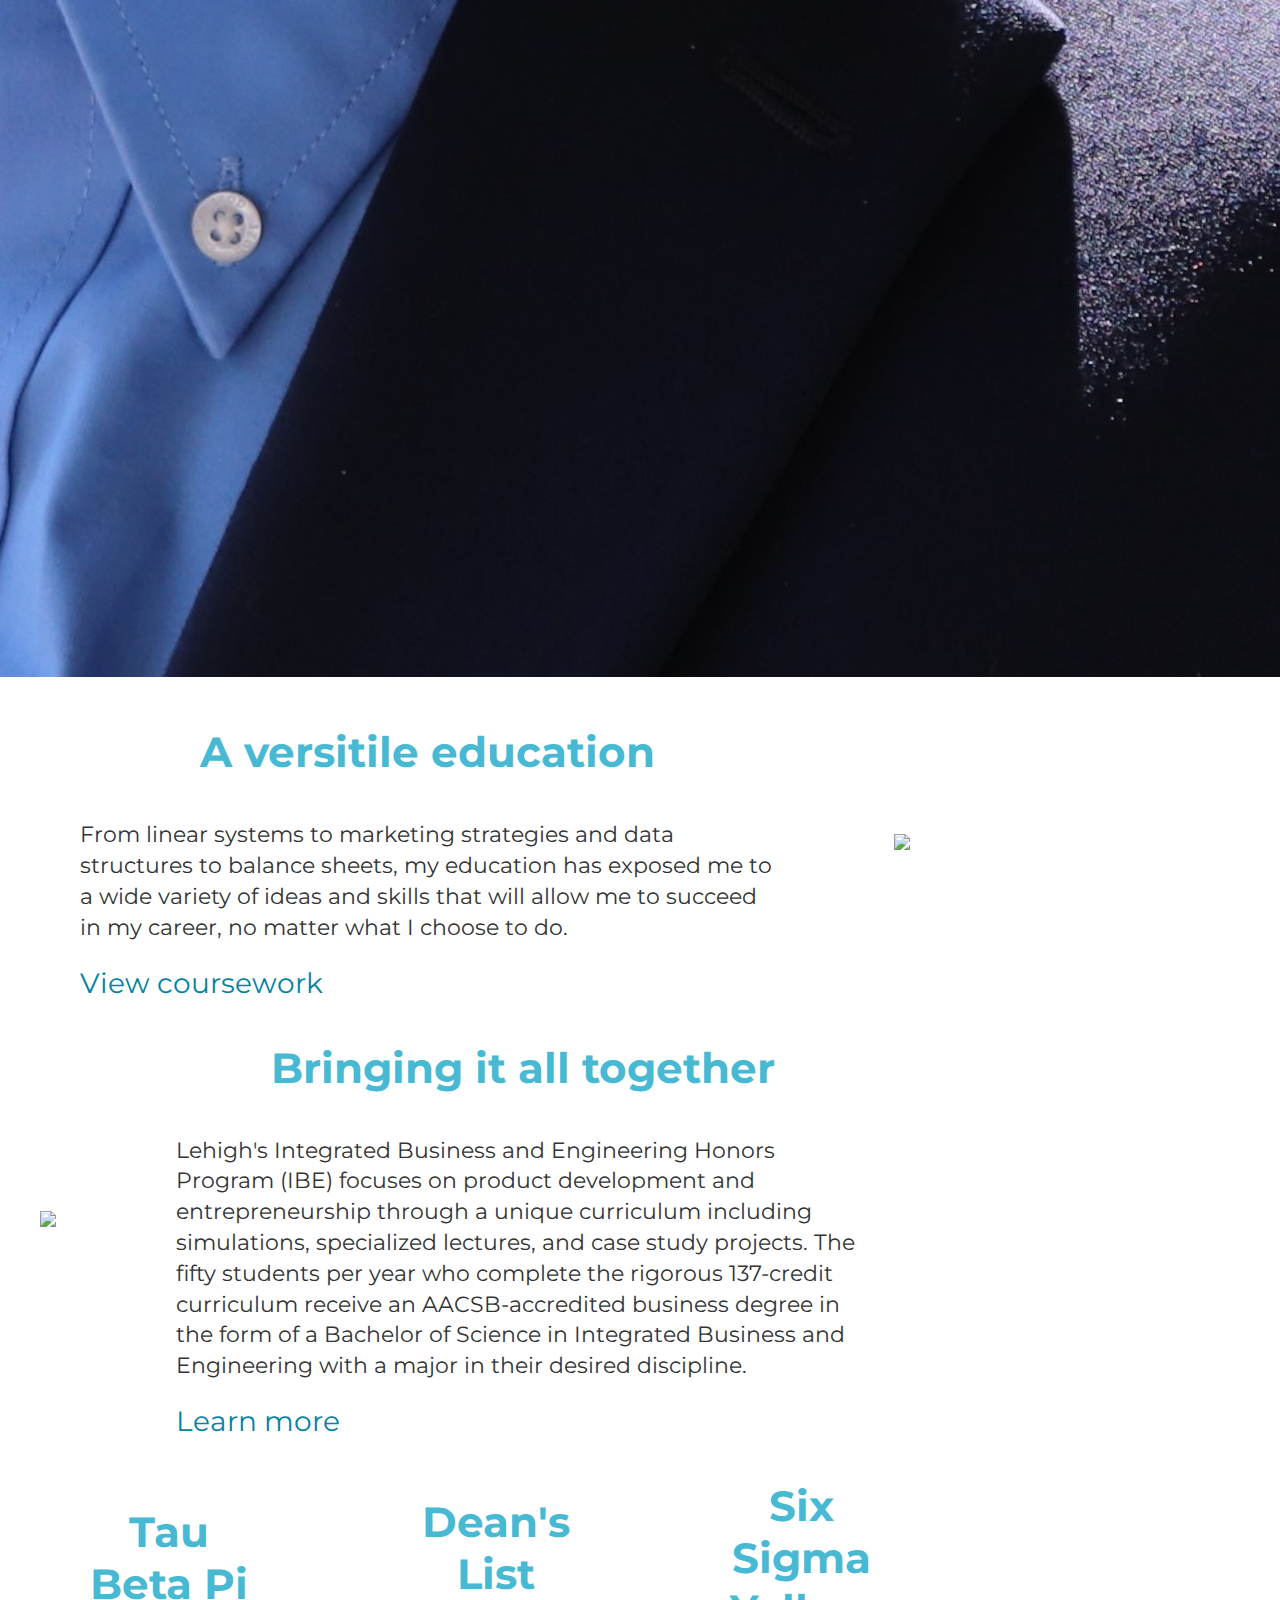
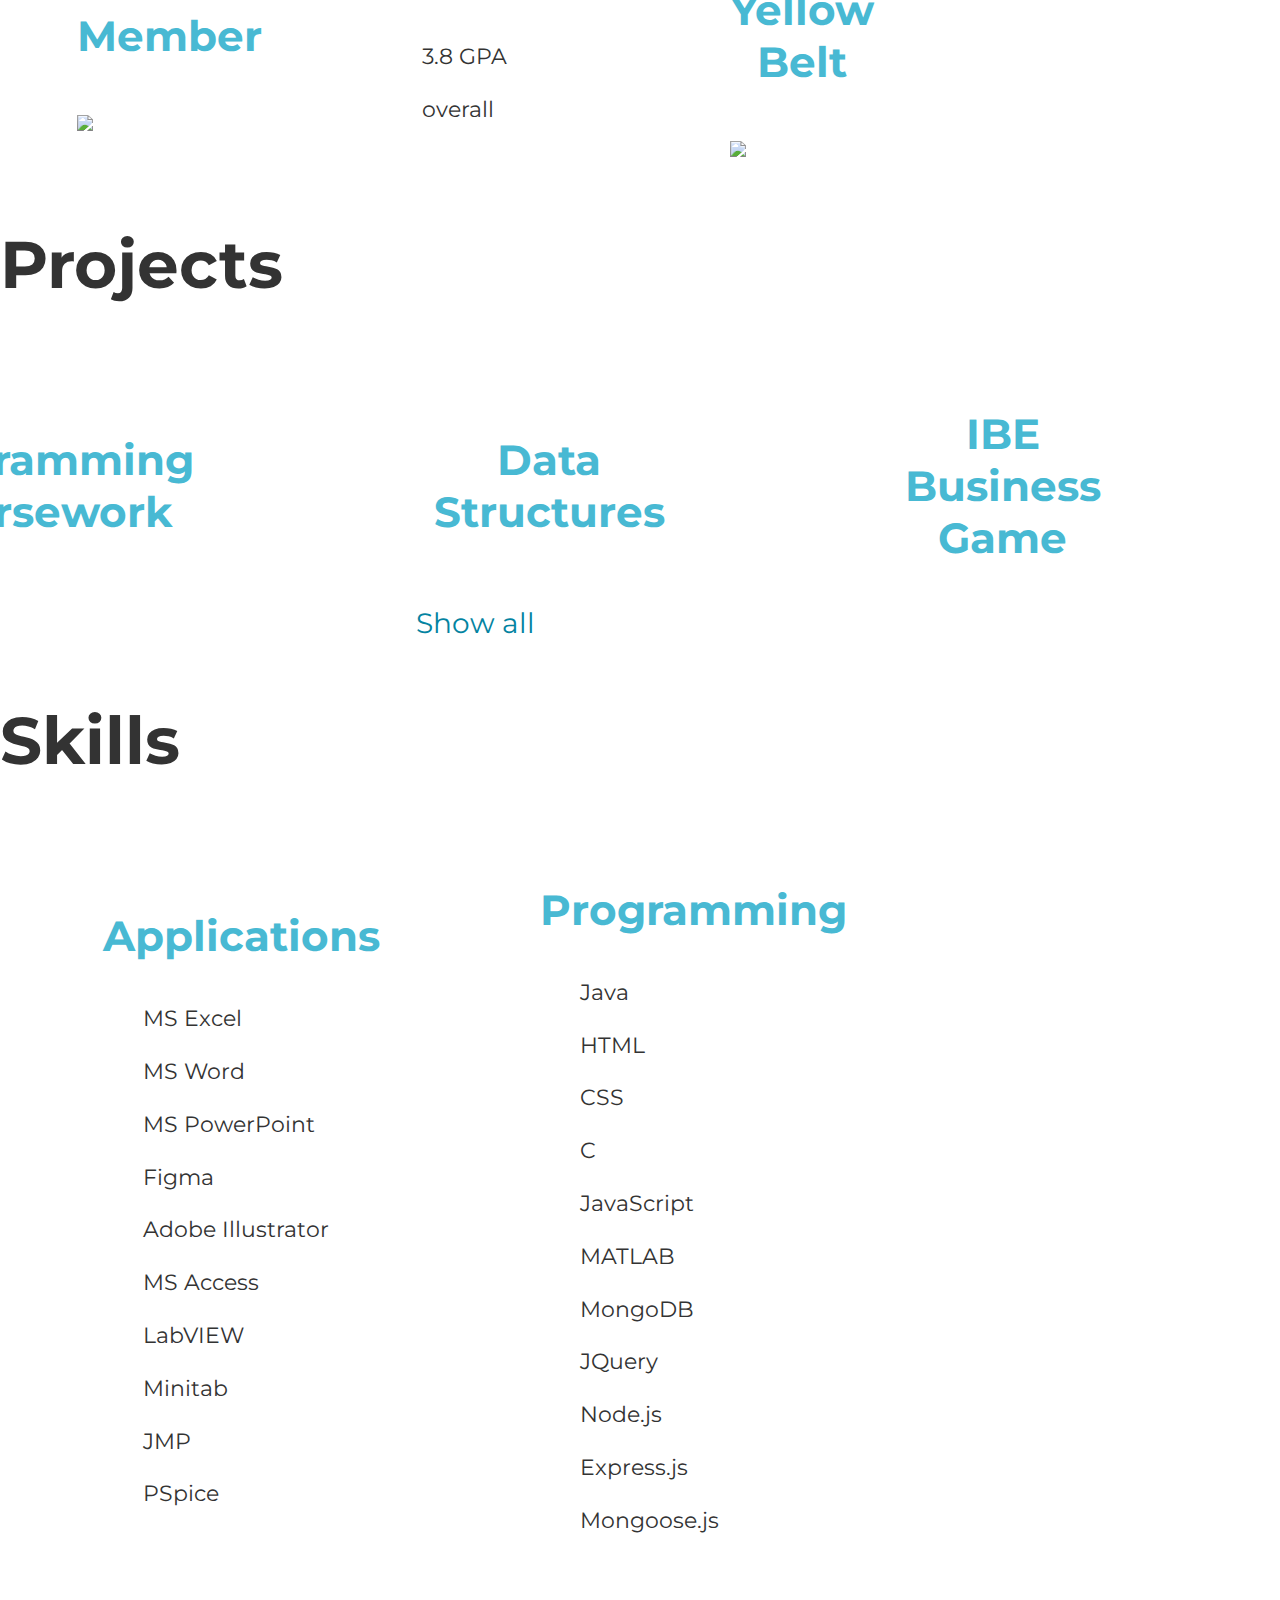
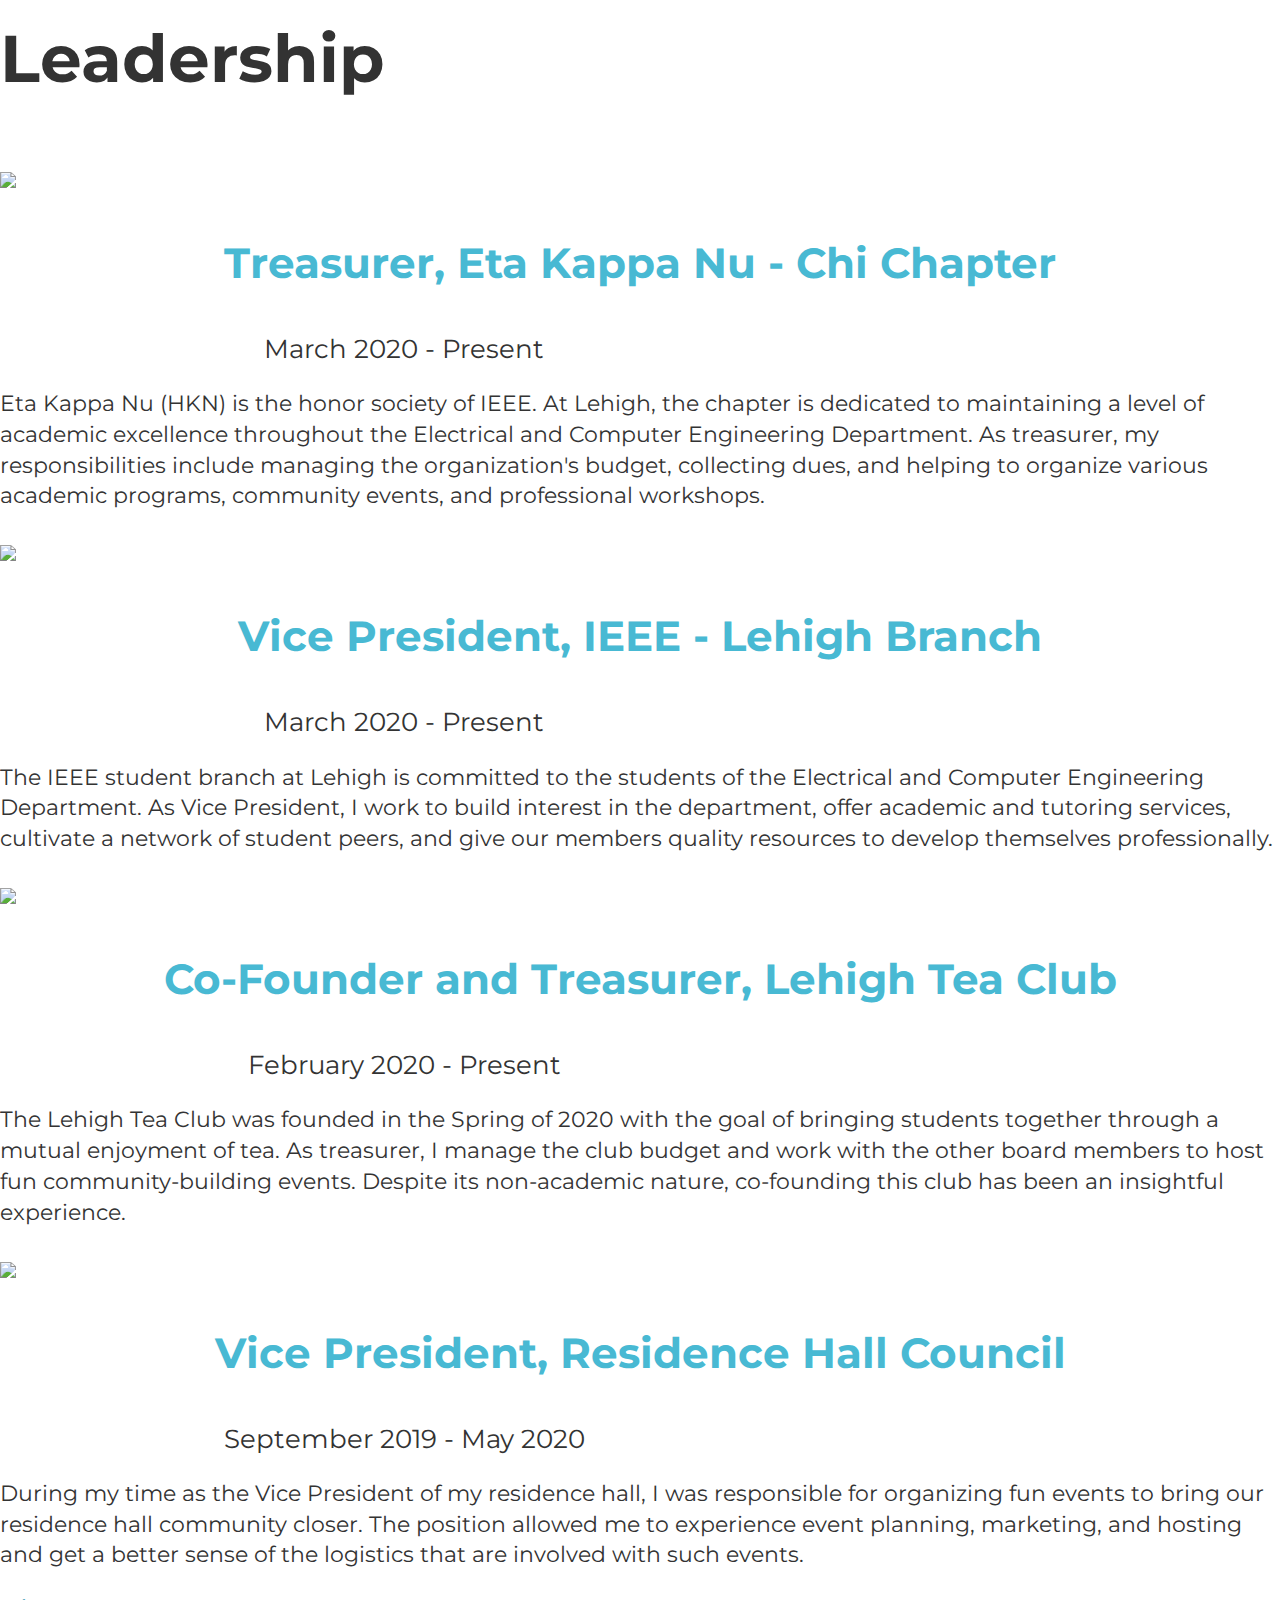
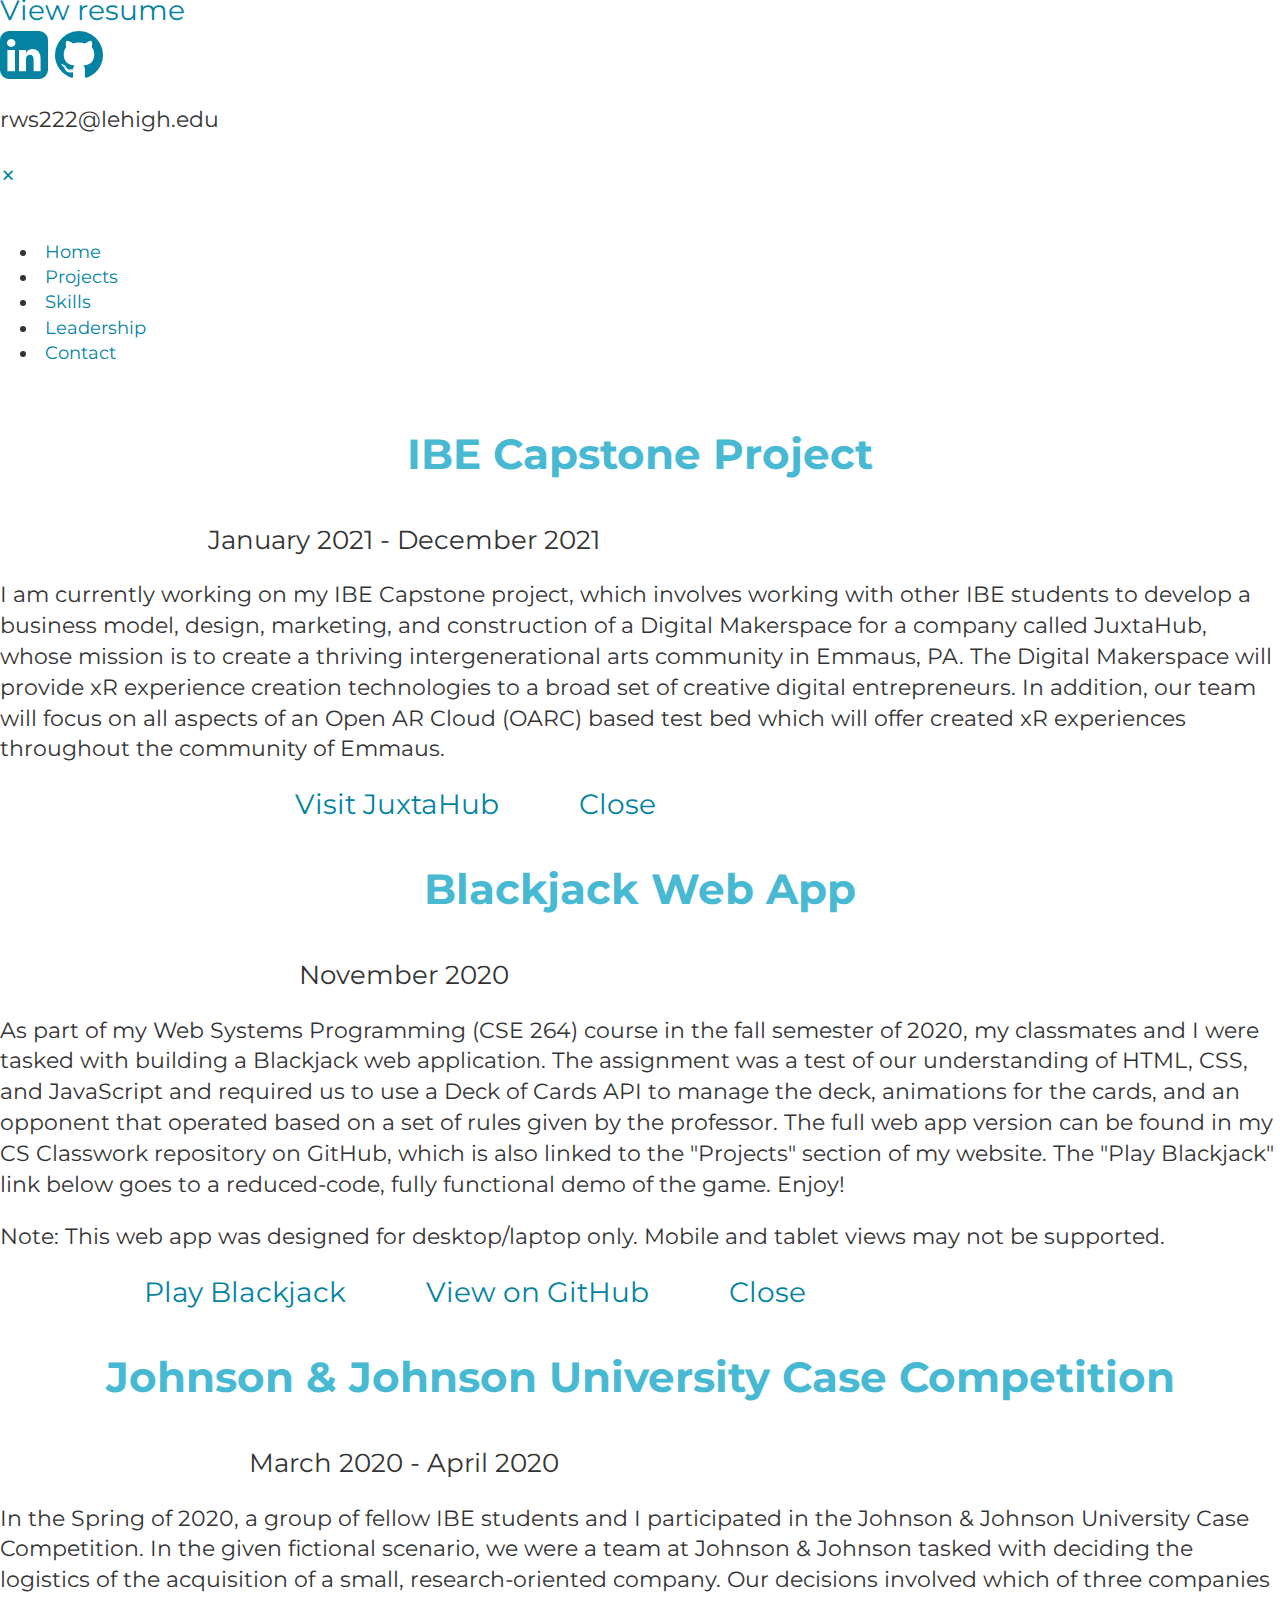
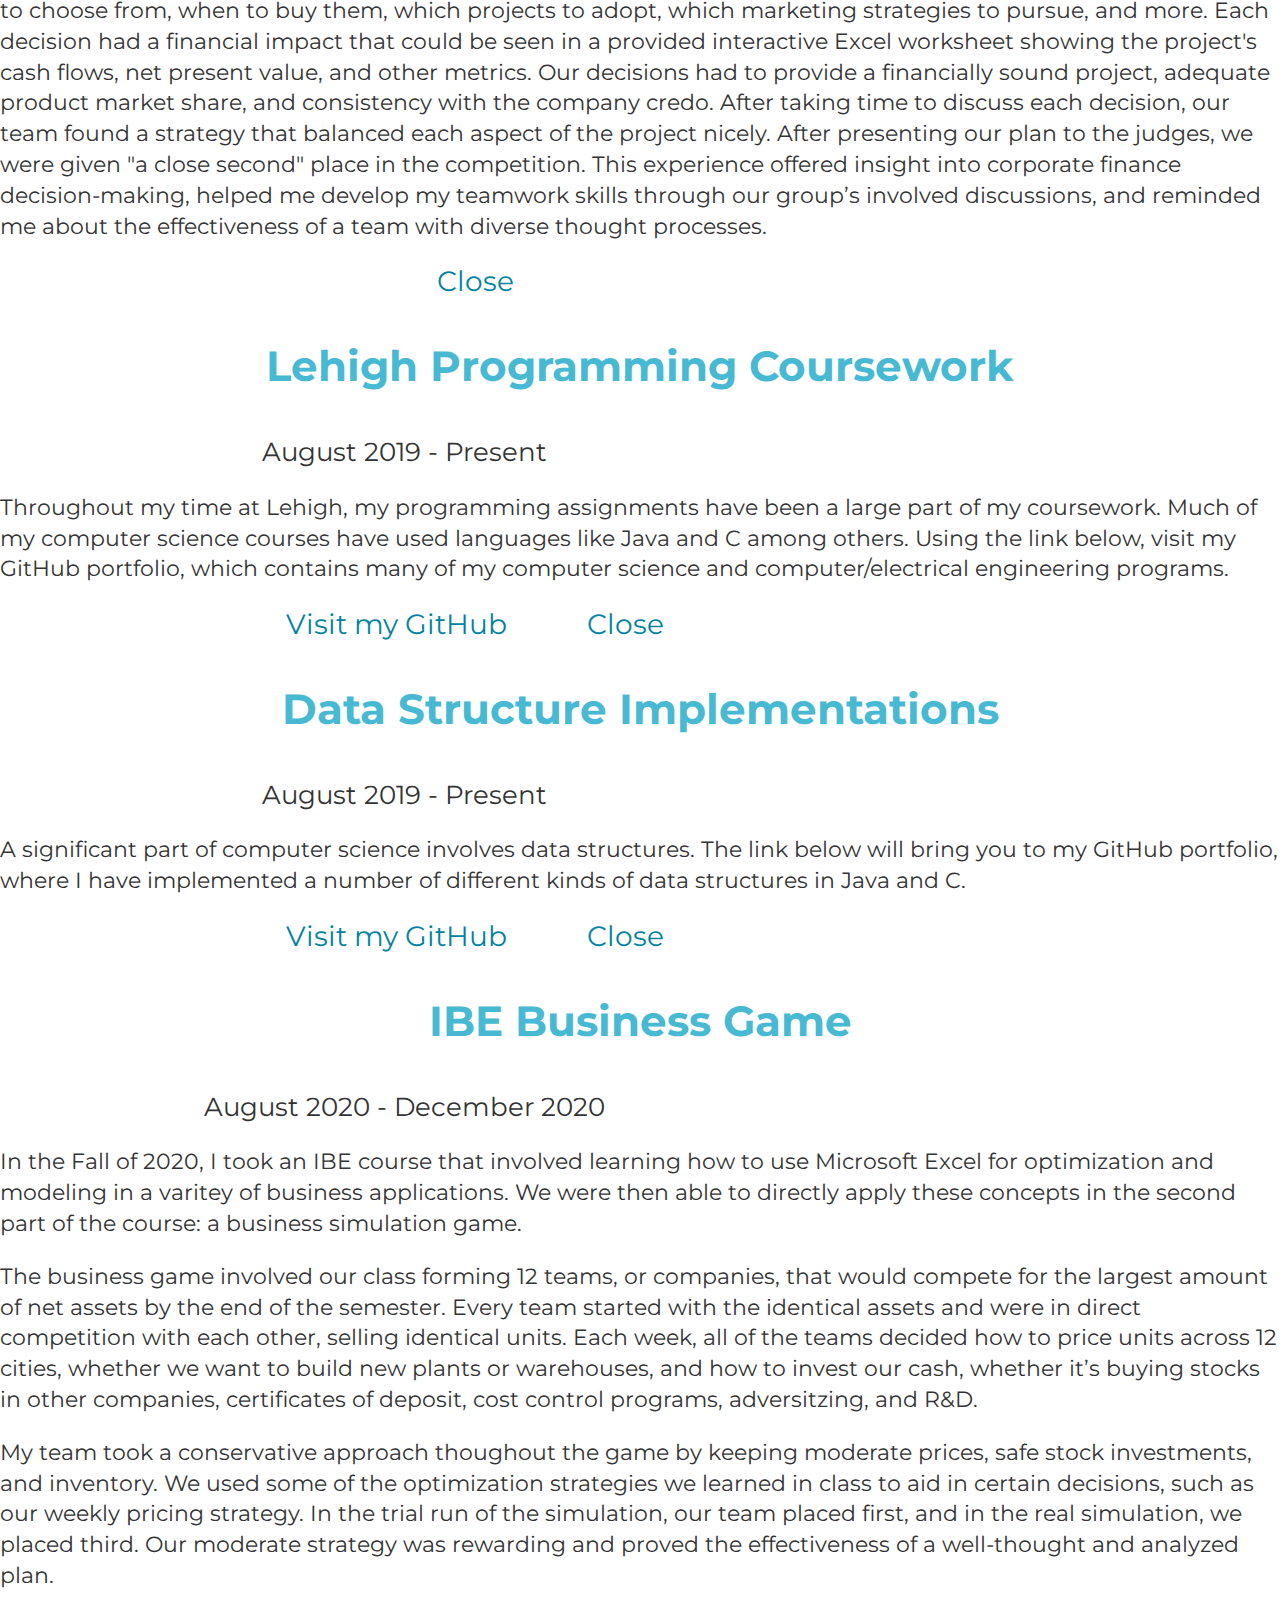
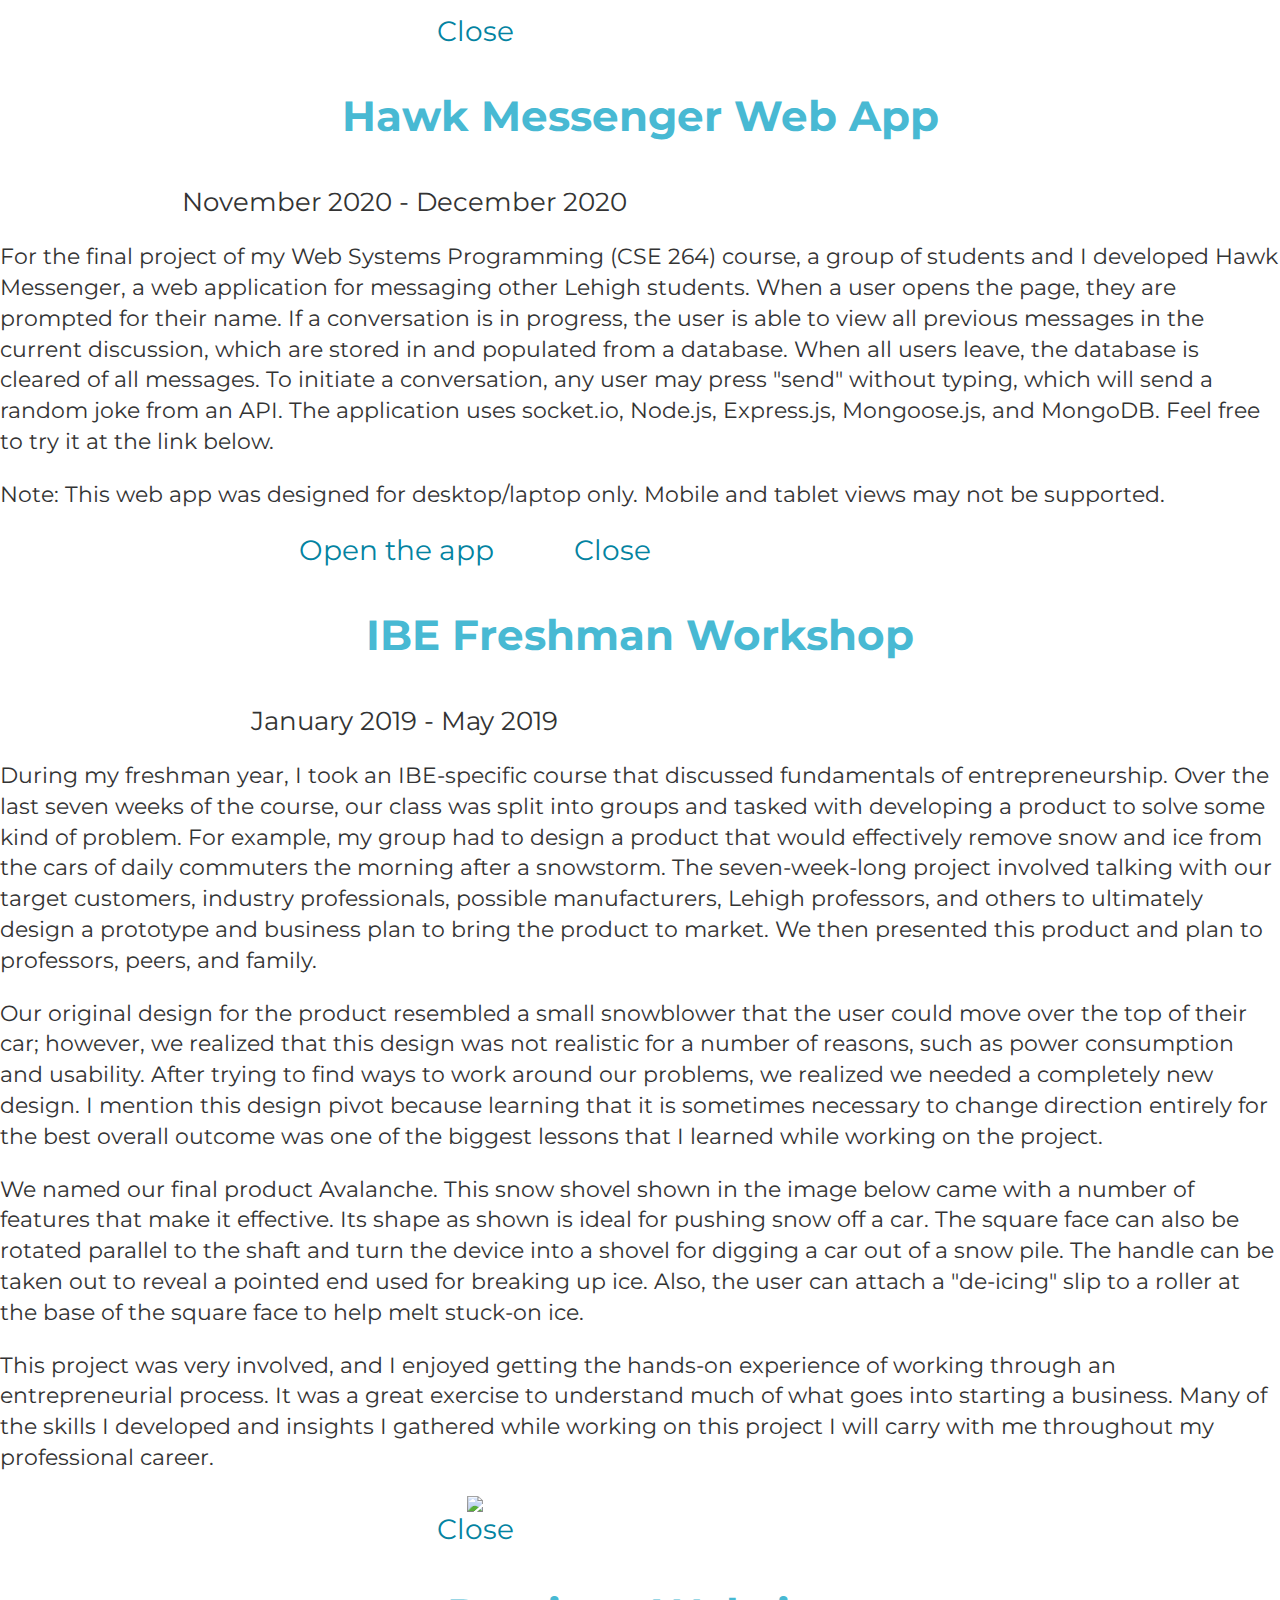
==== commit be2b1efa: "Initial Fixes; added loader" ====
--- a/index.html
+++ b/index.html
@@ -4,225 +4,637 @@
     <head>
         <title>Ryan Schmid | Home</title>
         <meta charset="UTF-8">
+        <meta name="author" content="Ryan Schmid">
         <meta name="description" content="Ryan Schmid's personal website.">
         <meta name="keywords" content="Ryan,Schmid,Lehigh,University,Computer,Engieering,Science,Business,Finance">
-        <meta name="author" content="Ryan Schmid">
         <meta name="viewport" content="width=device-width, initial-scale=1.0">
         <link rel="stylesheet" href="stylesheet.css">
         <link rel="icon" href="images/Logo.png">
-        <link rel="stylesheet" href="https://cdnjs.cloudflare.com/ajax/libs/font-awesome/4.7.0/css/font-awesome.min.css">    </head>
+        <link rel="stylesheet" href="https://cdnjs.cloudflare.com/ajax/libs/font-awesome/4.7.0/css/font-awesome.min.css">
+        <script src="https://ajax.googleapis.com/ajax/libs/jquery/3.5.1/jquery.min.js"></script>
+    </head>
     <body>
-        <div class="header" id="header">
-            <div class="overlay">
-                <div class="topbar">
-                    <div class="logo">
-                        <a href="index.html"><img src="images/Logo.png"></a>
-                    </div>
-                    <div class="topnav">
-                        <a href="#about">ABOUT</a>
-                        <a href="#education">EDUCATION</a>
-                        <a href="#experience">EXPERIENCE</a>
-                    </div>
-                    <div class="connect">
-                        <a href="#footer">CONTACT</a>
-                    </div>
-                </div>
-                <div class="title">
+        <!--Loader-->
+        <div id="loader-wrapper">
+            <div class="spinner-box">
+                <div class="pulse-container">  
+                    <div class="pulse-bubble pulse-bubble-1"></div>
+                    <div class="pulse-bubble pulse-bubble-2"></div>
+                    <div class="pulse-bubble pulse-bubble-3"></div>
+                </div>
+            </div>
+        </div>
+        <!--Body Content-->
+        <div id="body-container" class="body-container">
+            <header id="fixed-header">
+                <div id="fixed-logo-and-name">
+                    <img src="images/Logo.png">
+                    <h1>Ryan Schmid</h1>
+                </div>
+                <div id="fixed-nav-bar">
+                    <ul>
+                        <li><a id="home-link-f" class="link-f">Home</a></li>
+                        <li><a id="projects-link-f" class="link-f">Projects</a></li>
+                        <li><a id="skills-link-f" class="link-f">Skills</a></li>
+                        <li><a id="leadership-link-f" class="link-f">Leadership</a></li>
+                        <li><a id="contact-link-f" class="link-f">Contact</a></li>
+                    </ul>
+                    <a id="menu-btn" class="link-f"><i class="fa fa-4x fa-bars"></i></a>
+                </div>
+            </header>
+            <header id="static-header">
+                <div id="static-logo-and-name">
+                    <img src="images/Logo.png">
+                    <h1>Ryan Schmid</h1>
+                </div>
+                <div id="static-nav-bar">
+                    <ul>
+                        <li><a id="home-link-s">Home</a></li>
+                        <li><a id="projects-link-s">Projects</a></li>
+                        <li><a id="skills-link-s">Skills</a></li>
+                        <li><a id="leadership-link-s">Leadership</a></li>
+                        <li><a id="contact-link-s">Contact</a></li>
+                    </ul>
+                </div>
+            </header>
+            <div id="mobile-static-header"></div>
+            <section id="welcome-section" class="flex-container">
+                <div id="profile-pic-design">
+                    <div id="profile-pic-square-2" class="profile-pic-square"></div>
+                    <div id="profile-pic-square-1" class="profile-pic-square"></div>
+                    <img id="profile-pic" src="images/Myself.JPG">
+                </div>
+                <article id="welcome-message">
                     <h2>Welcome</h2>
-                    <h1>My name is Ryan Schmid,<br />a student at Lehigh University.</h1>
-                </div>
-                <i class="fa fa-angle-down fa-3x"></i>
-                <i class="fa fa-angle-down fa-5x"></i>
+                    <p>I am a third-year student at Lehigh University studying computer engineering and finance as part of Lehigh’s Integrated Business and Engineering Honors Program.</p>
+                    <p><strong>B.S. Computer Engineering</br>B.S. Integrated Business and Engineering - Finance</strong></p>
+                    <p><strong>Expected graduation: May 2022</strong></p>
+                </article>
+            </section>
+            <section id="education-section" class="flex-container">
+                <article id="education-message">
+                    <h3>A versitile education</h3>
+                    <p>From linear systems to marketing strategies and data structures 
+                        to balance sheets, my education has exposed me to a wide variety 
+                        of ideas and skills that will allow me to succeed in my career, 
+                        no matter what I choose to do.</p>
+                    <a id="view-coursework-btn" class="button" href="coursework.html">View coursework</a>
+                </article>
+                <img id="education-pic" src="images/Lehigh_Alumni_Building.jpg">
+            </section>
+            <section id="ibe-section" class="flex-container">
+                <img id="ibe-pic" src="images/IBE_logo.png">
+                <article id="ibe-message">
+                    <h3>Bringing it all together</h3>
+                    <p>Lehigh's Integrated Business and Engineering Honors Program (IBE) 
+                        focuses on product development and entrepreneurship through a 
+                        unique curriculum including simulations, specialized lectures, 
+                        and case study projects. The fifty students per year who complete 
+                        the rigorous 137-credit curriculum receive an AACSB-accredited 
+                        business degree in the form of a Bachelor of Science in Integrated 
+                        Business and Engineering with a major in their desired discipline.</p>
+                    <a id="ibe-btn" class="button" href="https://ibe.lehigh.edu/" target="_blank">Learn more</a>
+                </article>
+            </section>
+            <section id="honors-section" class="flex-container">
+                <div id="tau-beta-pi-third" class="third">
+                    <h3>Tau Beta Pi Member</h3>
+                    <img id="tau-beta-pi-logo" src="images/Tau_Beta_Pi_Logo_Purple.png">
+                </div>
+                <div id="deans-list-third" class="third">
+                    <h3>Dean's List</h3>
+                    <p id="GPA">3.8 GPA</p>
+                    <p id="overall-GPA-label">overall</p>
+                </div>
+                <div id="six-sigma-third" class="third">
+                    <h3>Six Sigma Yellow Belt</h3>
+                    <img id="six-sigma-logo" src="images/Yellow_Belt.png">
+                </div>
+            </section>
+            <section id="projects-section" class="large-section">
+                <h2>Projects</h2>
+                <div id="projects-content-wrapper" class="flex-container">
+                    <div id="projects-content" class="flex-container">
+                        <div id="project-ibe-capstone" class="project-square">
+                            <div class="project-title">
+                                <h3>IBE Capstone Project</h3>
+                            </div>
+                        </div>
+                        <div id="project-blackjack" class="project-square">
+                            <div class="project-title">
+                                <h3>Blackjack Web App</h3>
+                            </div>
+                        </div>
+                        <div id="project-jj-comp" class="project-square">
+                            <div class="project-title">
+                                <h3>J&J Case Competition</h3>
+                            </div>
+                        </div>
+                        <div id="project-cs-classwork" class="project-square">
+                            <div class="project-title">
+                                <h3>Programming Coursework</h3>
+                            </div>
+                        </div>
+                        <div id="project-data-str" class="project-square">
+                            <div class="project-title">
+                                <h3>Data Structures</h3>
+                            </div>
+                        </div>
+                        <div id="project-business-game" class="project-square">
+                            <div class="project-title">
+                                <h3>IBE Business Game</h3>
+                            </div>
+                        </div>
+                        <div id="project-hawk-messenger" class="project-square extra-project hidden-project">
+                            <div class="project-title">
+                                <h3>Hawk Messenger</h3>
+                            </div>
+                        </div>
+                        <div id="project-ibe-fw" class="project-square extra-project hidden-project">
+                            <div class="project-title">
+                                <h3>IBE Freshman Workshop</h3>
+                            </div>
+                        </div>
+                        <div id="project-prev-site" class="project-square extra-project hidden-project">
+                            <div class="project-title">
+                                <h3>Previous Website</h3>
+                            </div>
+                        </div>
+                    </div>
+                </div>
+                <div id="projects-button-container" class="flex-container">
+                    <a id="projects-btn" class="button">Show all</a>
+                </div>
+            </section>
+            <section id="skills-section" class="large-section">
+                <h2>Skills</h2>
+                <div id="skills-content-wrapper" class="flex-container">
+                    <div id="skills-content" class="flex-container">
+                        <div id="skills-app" class="skills-subsection">
+                            <h3>Applications</h3>
+                            <div class="skill">
+                                <p>MS Excel</p>
+                                <div class="skill-bar">
+                                    <div id="excel" class="skill-bar-fill"></div>
+                                </div>
+                            </div>
+                            <div class="skill">
+                                <p>MS Word</p>
+                                <div class="skill-bar">
+                                    <div id="word" class="skill-bar-fill"></div>
+                                </div>
+                            </div>
+                            <div class="skill">
+                                <p>MS PowerPoint</p>
+                                <div class="skill-bar">
+                                    <div id="powerpoint" class="skill-bar-fill"></div>
+                                </div>
+                            </div>
+                            <div class="skill">
+                                <p>Figma</p>
+                                <div class="skill-bar">
+                                    <div id="figma" class="skill-bar-fill"></div>
+                                </div>
+                            </div>
+                            <div class="skill">
+                                <p>Adobe Illustrator</p>
+                                <div class="skill-bar">
+                                    <div id="illustrator" class="skill-bar-fill"></div>
+                                </div>
+                            </div>
+                            <div class="skill">
+                                <p>MS Access</p>
+                                <div class="skill-bar">
+                                    <div id="access" class="skill-bar-fill"></div>
+                                </div>
+                            </div>
+                            <div class="skill">
+                                <p>LabVIEW</p>
+                                <div class="skill-bar">
+                                    <div id="labview" class="skill-bar-fill"></div>
+                                </div>
+                            </div>
+                            <div class="skill">
+                                <p>Minitab</p>
+                                <div class="skill-bar">
+                                    <div id="minitab" class="skill-bar-fill"></div>
+                                </div>
+                            </div>
+                            <div class="skill">
+                                <p>JMP</p>
+                                <div class="skill-bar">
+                                    <div id="jmp" class="skill-bar-fill"></div>
+                                </div>
+                            </div>
+                            <div class="skill">
+                                <p>PSpice</p>
+                                <div class="skill-bar">
+                                    <div id="pspice" class="skill-bar-fill"></div>
+                                </div>
+                            </div>
+                        </div>
+                        <div id="skills-programming" class="skills-subsection">
+                            <h3>Programming</h3>
+                            <div class="skill">
+                                <p>Java</p>
+                                <div class="skill-bar">
+                                    <div id="java" class="skill-bar-fill"></div>
+                                </div>
+                            </div>
+                            <div class="skill">
+                                <p>HTML</p>
+                                <div class="skill-bar">
+                                    <div id="html" class="skill-bar-fill"></div>
+                                </div>
+                            </div>
+                            <div class="skill">
+                                <p>CSS</p>
+                                <div class="skill-bar">
+                                    <div id="css" class="skill-bar-fill"></div>
+                                </div>
+                            </div>
+                            <div class="skill">
+                                <p>C</p>
+                                <div class="skill-bar">
+                                    <div id="c" class="skill-bar-fill"></div>
+                                </div>
+                            </div>
+                            <div class="skill">
+                                <p>JavaScript</p>
+                                <div class="skill-bar">
+                                    <div id="javascript" class="skill-bar-fill"></div>
+                                </div>
+                            </div>
+                            <div class="skill">
+                                <p>MATLAB</p>
+                                <div class="skill-bar">
+                                    <div id="matlab" class="skill-bar-fill"></div>
+                                </div>
+                            </div>
+                            <div class="skill">
+                                <p>MongoDB</p>
+                                <div class="skill-bar">
+                                    <div id="mongodb" class="skill-bar-fill"></div>
+                                </div>
+                            </div>
+                            <div class="skill">
+                                <p>JQuery</p>
+                                <div class="skill-bar">
+                                    <div id="jquery" class="skill-bar-fill"></div>
+                                </div>
+                            </div>
+                            <div class="skill">
+                                <p>Node.js</p>
+                                <div class="skill-bar">
+                                    <div id="node" class="skill-bar-fill"></div>
+                                </div>
+                            </div>
+                            <div class="skill">
+                                <p>Express.js</p>
+                                <div class="skill-bar">
+                                    <div id="express" class="skill-bar-fill"></div>
+                                </div>
+                            </div>
+                            <div class="skill">
+                                <p>Mongoose.js</p>
+                                <div class="skill-bar">
+                                    <div id="mongoose" class="skill-bar-fill"></div>
+                                </div>
+                            </div>
+                        </div>
+                    </div>
+                </div>
+            </section>
+            <section id="leadership-section" class="large-section">
+                <h2>Leadership</h2>
+                <div class="leadership-position">
+                    <img class="leadership-pic" src="images/Eta_Kappa_Nu_shield.png">
+                    <article class="leadership-article">
+                        <h3>Treasurer, Eta Kappa Nu - Chi Chapter</h3>
+                        <p class="subtitle">March 2020 - Present</p>
+                        <p>Eta Kappa Nu (HKN) is the honor society of IEEE. At Lehigh, 
+                            the chapter is dedicated to maintaining a level of academic 
+                            excellence throughout the Electrical and Computer Engineering 
+                            Department. As treasurer, my responsibilities include managing 
+                            the organization's budget, collecting dues, and helping to 
+                            organize various academic programs, community events, and 
+                            professional workshops.</p>
+                    </article>
+                </div>
+                <div class="leadership-position">
+                    <img class="leadership-pic" src="images/IEEE_Logo.jpg">
+                    <article class="leadership-article">
+                        <h3>Vice President, IEEE - Lehigh Branch</h3>
+                        <p class="subtitle">March 2020 - Present</p>
+                        <p>The IEEE student branch at Lehigh is committed to the students 
+                            of the Electrical and Computer Engineering Department. As Vice 
+                            President, I work to build interest in the department, offer 
+                            academic and tutoring services, cultivate a network of student 
+                            peers, and give our members quality resources to develop 
+                            themselves professionally.</p>
+                    </article>
+                </div>
+                <div class="leadership-position">
+                    <img class="leadership-pic" src="images/Tea_Club_Logo.png">
+                    <article class="leadership-article">
+                        <h3>Co-Founder and Treasurer, Lehigh Tea Club</h3>
+                        <p class="subtitle">February 2020 - Present</p>
+                        <p>The Lehigh Tea Club was founded in the Spring of 2020 with the 
+                            goal of bringing students together through a mutual enjoyment 
+                            of tea. As treasurer, I manage the club budget and work with 
+                            the other board members to host fun community-building events. 
+                            Despite its non-academic nature, co-founding this club has 
+                            been an insightful experience.</p>
+                    </article>
+                </div>
+                <div class="leadership-position">
+                    <img class="leadership-pic" src="images/Res_Life_Logo.jpg">
+                    <article class="leadership-article">
+                        <h3>Vice President, Residence Hall Council</h3>
+                        <p class="subtitle">September 2019 - May 2020</p>
+                        <p>During my time as the Vice President of my residence hall, I 
+                            was responsible for organizing fun events to bring our 
+                            residence hall community closer. The position allowed me to 
+                            experience event planning, marketing, and hosting and get a 
+                            better sense of the logistics that are involved with such 
+                            events.</p>
+                    </article>
+                </div>
+            </section>
+            <footer id="contact-section" class="large-section">
+                <div id="footer-content">
+                    <a id="view-resume-btn" class="button" href="attachments/Ryan Schmid - Resume.pdf" target="_blank">View resume</a>
+                    <div id="footer-links">
+                        <a id="linkedin-link" href="https://www.linkedin.com/in/ryanwschmid/" title="Visit my LinkedIn" target="_blank"><i class="fa fa-linkedin-square fa-2x"></i></a>
+                        <a id="github-link" href="https://github.com/rws222" title="Visit my Github" target="_blank"><i class="fa fa-github fa-2x"></i></a>
+                    </div>
+                    <p>rws222@lehigh.edu</p>
+                </div>
+            </footer>
+            <!--Modals-->
+            <!--Mobile Nav Menu-->
+            <div id="modal-nav-menu" class="modal-bkg">
+                <a id="menu-close-btn">&times;</a>
+                <ul id="mobile-nav-menu">
+                    <li><a id="home-link-m" class="link-m">Home</a></li>
+                    <li><a id="projects-link-m" class="link-m">Projects</a></li>
+                    <li><a id="skills-link-m" class="link-m">Skills</a></li>
+                    <li><a id="leadership-link-m" class="link-m">Leadership</a></li>
+                    <li><a id="contact-link-m" class="link-m">Contact</a></li>
+                </ul>
+            </div>
+            <!--Projects-->
+            <div id="modal-ibe-capstone" class="modal-bkg">
+                <div class="modal">
+                    <div id="img-ibe-capstone" class="modal-img"></div>
+                    <div class="modal-content">
+                        <h3>IBE Capstone Project</h3>
+                        <p class="subtitle">January 2021 - December 2021</p>
+                        <p>I am currently working on my IBE Capstone project, which involves working with other 
+                            IBE students to develop a business model, design, marketing, and construction of a 
+                            Digital Makerspace for a company called JuxtaHub, whose mission is to create a thriving
+                            intergenerational arts community in Emmaus, PA. The Digital Makerspace will provide xR 
+                            experience creation technologies to a broad set of creative digital entrepreneurs. In 
+                            addition, our team will focus on all aspects of an Open AR Cloud (OARC) based test bed 
+                            which will offer created xR experiences throughout the community of Emmaus.
+                        </p>
+                    </div>
+                    <div class="modal-button-container flex-container">
+                        <a class="button" href="https://juxtahub.com/" target="_blank">Visit JuxtaHub</a>
+                        <a id="close-btn-ibe-capstone" class="button close-button">Close</a>
+                    </div>
+                </div>
+            </div>
+            <div id="modal-blackjack" class="modal-bkg">
+                <div class="modal">
+                    <div id="img-blackjack" class="modal-img"></div>
+                    <div class="modal-content">
+                        <h3>Blackjack Web App</h3>
+                        <p class="subtitle">November 2020</p>
+                        <p>As part of my Web Systems Programming (CSE 264) course in the fall semester 
+                            of 2020, my classmates and I were tasked with building a Blackjack web application. 
+                            The assignment was a test of our understanding of HTML, CSS, and JavaScript and 
+                            required us to use a Deck of Cards API to manage the deck, animations for the 
+                            cards, and an opponent that operated based on a set of rules given by the professor. 
+                            The full web app version can be found in my CS Classwork repository on GitHub, which 
+                            is also linked to the "Projects" section of my website. The "Play Blackjack" 
+                            link below goes to a reduced-code, fully functional demo of the game. Enjoy!
+                        </p>
+                        <p>Note: This web app was designed for desktop/laptop only. Mobile and tablet views 
+                            may not be supported. 
+                        </p>
+                    </div>
+                    <div class="modal-button-container flex-container">
+                        <a class="button" href="https://rws222.github.io/blackjack/" target="_blank">Play Blackjack</a>
+                        <a class="button" href="https://github.com/rws222/blackjack/" target="_blank">View on GitHub</a>
+                        <a id="close-btn-blackjack" class="button close-button">Close</a>
+                    </div>
+                </div>
+            </div>
+            <div id="modal-jj-comp" class="modal-bkg">
+                <div class="modal">
+                    <div id="img-jj-comp" class="modal-img"></div>
+                    <div class="modal-content">
+                        <h3>Johnson & Johnson University Case Competition</h3>
+                        <p class="subtitle">March 2020 - April 2020</p>
+                        <p>In the Spring of 2020, a group of fellow IBE students and I participated in the 
+                            Johnson & Johnson University Case Competition. In the given fictional scenario, 
+                            we were a team at Johnson & Johnson tasked with deciding the logistics of the 
+                            acquisition of a small, research-oriented company. Our decisions involved which 
+                            of three companies to choose from, when to buy them, which projects to adopt, 
+                            which marketing strategies to pursue, and more. Each decision had a financial 
+                            impact that could be seen in a provided interactive Excel worksheet showing the 
+                            project's cash flows, net present value, and other metrics. Our decisions had 
+                            to provide a financially sound project, adequate product market share, and 
+                            consistency with the company credo. After taking time to discuss each decision, 
+                            our team found a strategy that balanced each aspect of the project nicely. 
+                            After presenting our plan to the judges, we were given "a close second" place 
+                            in the competition. This experience offered insight into corporate finance 
+                            decision-making, helped me develop my teamwork skills through our group’s 
+                            involved discussions, and reminded me about the effectiveness of a team with 
+                            diverse thought processes.
+                        </p>
+                    </div>
+                    <div class="modal-button-container flex-container">
+                        <a id="close-btn-jj-comp" class="button close-button">Close</a>
+                    </div>
+                </div>
+            </div>
+            <div id="modal-cs-classwork" class="modal-bkg">
+                <div class="modal">
+                    <div id="img-cs-classwork" class="modal-img"></div>
+                    <div class="modal-content">
+                        <h3>Lehigh Programming Coursework</h3>
+                        <p class="subtitle">August 2019 - Present</p>
+                        <p>Throughout my time at Lehigh, my programming assignments have been a large 
+                            part of my coursework. Much of my computer science courses have used languages 
+                            like Java and C among others. Using the link below, visit my GitHub portfolio, 
+                            which contains many of my computer science and computer/electrical engineering 
+                            programs. 
+                        </p>
+                    </div>
+                    <div class="modal-button-container flex-container">
+                        <a class="button" href="https://github.com/rws222/Lehigh_Coursework/" target="_blank">Visit my GitHub</a>
+                        <a id="close-btn-cs-classwork" class="button close-button">Close</a>
+                    </div>
+                </div>
+            </div>
+            <div id="modal-data-str" class="modal-bkg">
+                <div class="modal">
+                    <div id="img-data-str" class="modal-img"></div>
+                    <div class="modal-content">
+                        <h3>Data Structure Implementations</h3>
+                        <p class="subtitle">August 2019 - Present</p>
+                        <p>A significant part of computer science involves data structures. The link below will 
+                            bring you to my GitHub portfolio, where I have implemented a number of different 
+                            kinds of data structures in Java and C. 
+                        </p>
+                    </div>
+                    <div class="modal-button-container flex-container">
+                        <a class="button" href="https://github.com/rws222/Data_Structures/" target="_blank">Visit my GitHub</a>
+                        <a id="close-btn-data-str" class="button close-button">Close</a>
+                    </div>
+                </div>
+            </div>
+            <div id="modal-business-game" class="modal-bkg">
+                <div class="modal">
+                    <div id="img-business-game" class="modal-img"></div>
+                    <div class="modal-content">
+                        <h3>IBE Business Game</h3>
+                        <p class="subtitle">August 2020 - December 2020</p>
+                        <p>In the Fall of 2020, I took an IBE course that involved learning how to use 
+                            Microsoft Excel for optimization and modeling in a varitey of business 
+                            applications. We were then able to directly apply these concepts in the second 
+                            part of the course: a business simulation game. 
+                        </p>
+                        <p>The business game involved our class forming 12 teams, or companies, that would 
+                            compete for the largest amount of net assets by the end of the semester. 
+                            Every team started with the identical assets and were in direct competition 
+                            with each other, selling identical units. Each week, all of the teams decided 
+                            how to price units across 12 cities, whether we want to build new plants or 
+                            warehouses, and how to invest our cash, whether it’s buying stocks in other 
+                            companies, certificates of deposit, cost control programs, adversitzing, and 
+                            R&D. 
+                        </p>
+                        <p>My team took a conservative approach thoughout the game by keeping 
+                            moderate prices, safe stock investments, and inventory. We used some of the 
+                            optimization strategies we learned in class to aid in certain decisions, such 
+                            as our weekly pricing strategy. In the trial run of the simulation, our team 
+                            placed first, and in the real simulation, we placed third. Our moderate strategy 
+                            was rewarding and proved the effectiveness of a well-thought and analyzed plan.
+                        </p>
+                    </div>
+                    <div class="modal-button-container flex-container">
+                        <a id="close-btn-business-game" class="button close-button">Close</a>
+                    </div>
+                </div>
+            </div>
+            <div id="modal-hawk-messenger" class="modal-bkg">
+                <div class="modal">
+                    <div id="img-hawk-messenger" class="modal-img"></div>
+                    <div class="modal-content">
+                        <h3>Hawk Messenger Web App</h3>
+                        <p class="subtitle">November 2020 - December 2020</p>
+                        <p>For the final project of my Web Systems Programming (CSE 264) course, a group 
+                            of students and I developed Hawk Messenger, a web application for messaging 
+                            other Lehigh students. When a user opens the page, they are prompted for their 
+                            name. If a conversation is in progress, the user is able to view all previous 
+                            messages in the current discussion, which are stored in and populated from a 
+                            database. When all users leave, the database is cleared of all messages. To 
+                            initiate a conversation, any user may press "send" without typing, which will 
+                            send a random joke from an API. The application uses socket.io, Node.js, 
+                            Express.js, Mongoose.js, and MongoDB. Feel free to try it at the link below. 
+                        </p>
+                        <p>Note: This web app was designed for desktop/laptop only. Mobile and tablet views 
+                            may not be supported. 
+                        </p>
+                    </div>
+                    <div class="modal-button-container flex-container">
+                        <a class="button" href="https://evening-lake-37049.herokuapp.com/" target="_blank">Open the app</a>
+                        <a id="close-btn-hawk-messenger" class="button close-button">Close</a>
+                    </div>
+                </div>
+            </div>
+            <div id="modal-ibe-fw" class="modal-bkg">
+                <div class="modal">
+                    <div id="img-ibe-fw" class="modal-img"></div>
+                    <div class="modal-content">
+                        <h3>IBE Freshman Workshop</h3>
+                        <p class="subtitle">January 2019 - May 2019</p>
+                        <p>During my freshman year, I took an IBE-specific course that discussed fundamentals 
+                            of entrepreneurship. Over the last seven weeks of the course, our class was split 
+                            into groups and tasked with developing a product to solve some kind of problem. 
+                            For example, my group had to design a product that would effectively remove snow 
+                            and ice from the cars of daily commuters the morning after a snowstorm. The seven-week-long 
+                            project involved talking with our target customers, industry professionals, possible 
+                            manufacturers, Lehigh professors, and others to ultimately design a prototype and 
+                            business plan to bring the product to market. We then presented this product and plan 
+                            to professors, peers, and family.
+                        </p>
+                        <p>Our original design for the product resembled a small snowblower that the user could 
+                            move over the top of their car; however, we realized that this design was not realistic 
+                            for a number of reasons, such as power consumption and usability. After trying to find 
+                            ways to work around our problems, we realized we needed a completely new design. I 
+                            mention this design pivot because learning that it is sometimes necessary to change 
+                            direction entirely for the best overall outcome was one of the biggest lessons that 
+                            I learned while working on the project. 
+                        </p>
+                        <p>We named our final product Avalanche. This snow shovel shown in the image below came 
+                            with a number of features that make it effective. Its shape as shown is ideal for pushing 
+                            snow off a car. The square face can also be rotated parallel to the shaft and turn 
+                            the device into a shovel for digging a car out of a snow pile. The handle can be taken 
+                            out to reveal a pointed end used for breaking up ice. Also, the user can attach a 
+                            "de-icing" slip to a roller at the base of the square face to help melt stuck-on ice. 
+                        </p>
+                        <p>This project was very involved, and I enjoyed getting the hands-on experience of 
+                            working through an entrepreneurial process. It was a great exercise to understand 
+                            much of what goes into starting a business. Many of the skills I developed and insights 
+                            I gathered while working on this project I will carry with me throughout my professional 
+                            career.
+                        </p>
+                        <div class="flex-container">
+                            <img id="ibe-fw-brush" src="images/projects/IBE_FW_Brush.jpg">
+                        </div>
+                    </div>
+                    <div class="modal-button-container flex-container">
+                        <a id="close-btn-ibe-fw" class="button close-button">Close</a>
+                    </div>
+                </div>
+            </div>
+            <div id="modal-prev-site" class="modal-bkg">
+                <div class="modal">
+                    <div id="img-prev-site" class="modal-img"></div>
+                    <div class="modal-content">
+                        <h3>Previous Website</h3>
+                        <p class="subtitle">April 2020 - August 2020</p>
+                        <p>Alongside my coursework in the summer of 2020, I decided to teach myself HTML and CSS 
+                            in order to build a personal website. While building the site, I found a real interest 
+                            in web development. I decided to pursue it further by taking a web systems course the 
+                            following semester. After this course, I decided to have another attempt at a personal 
+                            website, which is what you are currently using. In the spirit of reflecting on growth, 
+                            I decided to link my previous website below. The website linked here was published until 
+                            January 2021.
+                        </p>
+                    </div>
+                    <div class="modal-button-container flex-container">
+                        <a class="button" href="https://rws222.github.io/first_personal_site/" target="_blank">Visit site</a>
+                        <a id="close-btn-prev-site" class="button close-button">Close</a>
+                    </div>
+                </div>
             </div>
         </div>
-        <div id="about">
-            <div id="about_me" class="section" style="background-color: #EEE;">
-                <h3>About Me<hr></h3>
-                <div class="flex-container">
-                    <img src="images/Myself.JPG" style="border-radius: 50%;">
-                    <p>I am a junior at Lehigh University pursuing degrees in finance and computer engineering as part of the 
-                        university's Integrated Business and Engineering (IBE) Honors Program. Based in Bethlehem, PA, I am a leader and 
-                        active member in many campus clubs and organizations. In my free time, I enjoy playing the piano, drums, and guitar.</p>
-                </div>
-            </div>
+        <!--Preload images-->
+        <div id="preload"> 
+            <img src="images/projects/Hawk_Messenger.jpg">
+            <img src="images/projects/IBE_Freshman_Workshop.jpg">
+            <img src="images/projects/Previous_Website.jpg">
+            <img src="images/projects/IBE_FW_Brush.jpg">
+            <img src="images/projects/IBE_FW_modal.jpg">
+            <img src="images/projects/Previous_Website_modal.jpg">
+            <img src="images/projects/J&J_Competition_modal.png">
+            <img src="images/Linderman_inside.jpg">
         </div>
-        <div id="education">
-            <div id="IBE_program" class="section">
-                <h3>IBE Program<hr></h3>
-                <div class="flex-container">
-                    <p>Lehigh's <a href="https://ibe.lehigh.edu/" target="_blank" style="padding:0;">Integrated 
-                        Business and Engineering Honors Program (IBE)</a> is dedicated to producing fifty 
-                        well-rounded students per year who are ready to excel in today's modern business environment. 
-                        The program's IBE-specific classes focus on product development and entrepreneurship, taking a hands-on 
-                        approach to fully experience a wide range of issues in both business and engineering.
-                        The IBE degree is an AACSB accredited business degree involving a rigorous, 137-credit curriculum.</p>
-                    <a href="https://ibe.lehigh.edu" target="_blank"><img src="images/IBE_logo.png" style="max-width: 280px; padding:0;"></a>
-                </div>
-            </div>
-            <div id="related_coursework" class="section" style="background-color: #EEE; padding: 0;">
-                <h3>Related Coursework<hr></h3>
-                <p class="subtitle">Below are some of the courses I have taken, sorted by relevance to each degree.
-                View my full course plan <a href="attachments/Curriculum Plan.pdf" target="_blank">here</a>, 
-                and view full course descriptions <a href="http://catalog.lehigh.edu/" target="_blank">here</a>.</p>
-                <br/>
-                <div class="flex-container">
-                    <div id="fin_classes" class="subsection">
-                        <h4>B.S. IBE Finance</h4>
-                        <ul>
-                            <li>Intro to Finance</li>
-                            <li>Intro to Financial Accounting</li>
-                            <li>Intro to Managerial Accounting</li>
-                            <li>Applied Macroeconomic Analysis</li>
-                            <li>Money and Banking</li>
-                            <li>Principles of Economics</li>
-                            <li>Intro to Information Systems</li>
-                            <li>Intro to Management</li>
-                            <li>Legal Environment of Business</li>
-                        </ul>
-                    </div>
-                    <div id="comp_engr_classes" class="subsection">
-                        <h4>B.S. Computer Engineering</h4>
-                        <ul>
-                            <li>Discrete Structures and Algorithms</li>
-                            <li>Systems Software</li>
-                            <li>Programming and Data Structures</li>
-                            <li>Fundamentals of Programming</li>
-                            <li>Electronic Circuits</li>
-                            <li>Principles of Electrical Engineering</li>
-                            <li>Intro to Computer Engineering</li>
-                            <li>Engineering Computations</li>
-                            <li>Intro Physics I-II</li>
-                            <li>Probability and Statistics</li>
-                            <li>Linear Methods</li>
-                            <li>Calculus I-III</li>
-                        </ul>
-                    </div>
-                </div>
-            </div>
-        </div>
-        <div id="experience">
-            <div id="leadership" class="section">
-                <h3>Leadership<hr></h3>
-                <p class="subtitle">Here are some of my leadership roles at Lehigh.</p>
-                <br/>
-                <div class="flex-container">
-                    <img src="images/Eta_Kappa_Nu_shield.png">
-                    <div>
-                        <h5>Treasurer, Eta Kappa Nu - Chi Chapter</h5>
-                        <h6>March 2020 - Present</h6>
-                        <p>Eta Kappa Nu (HKN) is the honor society of IEEE. At Lehigh, the chapter is dedicated to 
-                            maintaining a level of academic excellence throughout the Electrical and Computer Engineering 
-                            Department. As treasurer, my responsibilities include managing the organization's budget, 
-                            collecting dues, and helping to organize various academic programs, community events, and professional 
-                            workshops. 
-                        </p>
-                    </div>
-                </div>
-                <div class="flex-container">
-                    <img src="images/IEEE_Logo.jpg">
-                    <div>
-                        <h5>Vice President, IEEE</h5>
-                        <h6>March 2020 - Present</h6>
-                        <p>The IEEE student branch at Lehigh is committed to the students of the Electrical and Computer 
-                            Engineering Department. As Vice President, I work to build interest in the department, offer 
-                            academic and tutoring services, cultivate a network of student peers, and give our members 
-                            quality resources to develop themselves professionally.
-                        </p>
-                    </div>
-                </div>
-                <div class="flex-container">
-                    <img src="images/Tea_Club_Logo.png">
-                    <div>
-                        <h5>Co-Founder and Treasurer, Tea Club</h5>
-                        <h6>February 2020 - Present</h6>
-                        <p>The Lehigh Tea Club was founded in the Spring of 2020 with the goal of bringing students together 
-                            through a mutual enjoyment of tea. As treasurer, I manage the club budget and work with the 
-                            other board members to host fun community-building events. Despite its non-academic nature, 
-                            co-founding this club has been an insightful experience.</p>
-                    </div>
-                </div>
-                <div class="flex-container">
-                    <img src="images/Res_Life_Logo.jpg">
-                    <div>
-                        <h5>Vice President, Residence Hall Council</h5>
-                        <h6>September 2019 - May 2020</h6>
-                        <p>During my time as the Vice President of my residence hall, I was responsible for organizing 
-                            fun events to bring our residence hall community closer. The position allowed me to experience 
-                            event planning, marketing, and hosting and get a better sense of the logistics that are involved 
-                            with such events.
-                        </p>
-                    </div>
-                </div>
-            </div>
-            <div id="activities" class="section">
-                <h3>Activities<hr></h3>
-                <p class="subtitle">In my time away from leadership roles, I take part in Lehigh's <b>Investment Management Group</b>, 
-                    which collectively manages a portfolio of over $100,000. I am also the drummer for a Lehigh <b>jazz combo</b> which 
-                    rehearses weekly and performs in concert twice every semester. 
-                </p>
-                <br/>
-            </div>
-            <div id="skills" class="section" style="background-color: #EEE; padding: 0;">
-                <h3>Skills<hr></h3>
-                <p class="subtitle">These are some of the applications and programming languages with which I have prior experience.</p>
-                <br/>
-                <div class="flex-container">
-                    <div id="applications" class="subsection">
-                        <h4>Applications</h4>
-                        <ul>
-                            <li>Microsoft Excel, Access, Word, and PowerPoint</li>
-                            <li>PSpice (for circuit simulation)</li>
-                            <li>Minitab and JMP (for statistical analysis)</li>
-                            <li>Adobe Illustrator</li>
-                        </ul>
-                    </div>
-                    <div id="prog_lang" class="subsection">
-                        <h4>Programming Languages</h4>
-                        <ul>
-                            <li>Java</li>
-                            <li>C</li>
-                            <li>HTML</li>
-                            <li>CSS</li>
-                            <li>MATLAB</li>
-                        </ul>
-                    </div>
-                </div>
-            </div>
-            <div id="certifications" class="section">
-                <h3>Certification<hr></h3>
-                <div class="flex-container">
-                    <img src="images/Yellow_Belt.png">
-                    <div>
-                        <h5>Lean Six Sigma Yellow Belt</h5>
-                        <h6>Issued: December 2019</h6>
-                        <p>The Six Sigma program teaches the value and skills of using statistical analysis to maximize effectiveness 
-                            of various business processes. The Lean Six Sigma Yellow Belt earned through the IBE program ensures a 
-                            foundational understanding of applying these optimization methods through hands-on exercises and a final 
-                            project involving measuring a process on Lehigh's campus and performing the appropriate statistical 
-                            analysis to observe trends within. To learn more, visit 
-                            <a href = "https://asq.org/quality-resources/six-sigma" target="_blank">this webpage</a>.
-                        </p>
-                    </div>
-                </div>
-            </div>
-        </div>       
-        <div id="footer" class="footer">
-            <h3 style="color: white;">Contact Me</h3>
-            <a href="mailto: rws222@lehigh.edu" title="Email me at rws222@lehigh.edu" target="_blank"><i class="fa fa-envelope fa-2x"></i></a>
-            <a href="attachments/Resume.pdf" title="View my resume" target="_blank"><i class="fa fa-file-text fa-2x"></i></a>
-            <a href="https://www.linkedin.com/in/ryanwschmid/" title="Visit my LinkedIn" target="_blank"><i class="fa fa-linkedin-square fa-2x"></i></a>
-            <p id="footer_text"><a href="#header">Return to Top</a><br/><br/>This site was built from scratch with HTML and CSS.</p>
-        </div>
-        <div id="preload"> <!--Preload images-->
-            <img src="images/Lehigh_Overhead_Dark.jpg">
-            <img src="images/Logo.png">
-            <img src="images/Myself.JPG">
-            <img src="images/IBE_logo.png">
-            <img src="images/Eta_Kappa_Nu_shield.png">
-            <img src="images/IEEE_Logo.jpg">
-            <img src="images/Tea_Club_Logo.png">
-            <img src="images/Res_Life_Logo.jpg">
-            <img src="images/Yellow_Belt.png">
-        </div>
+        <!--Script-->
+        <script src="main.js"></script>
     </body>
-</html>+</html>
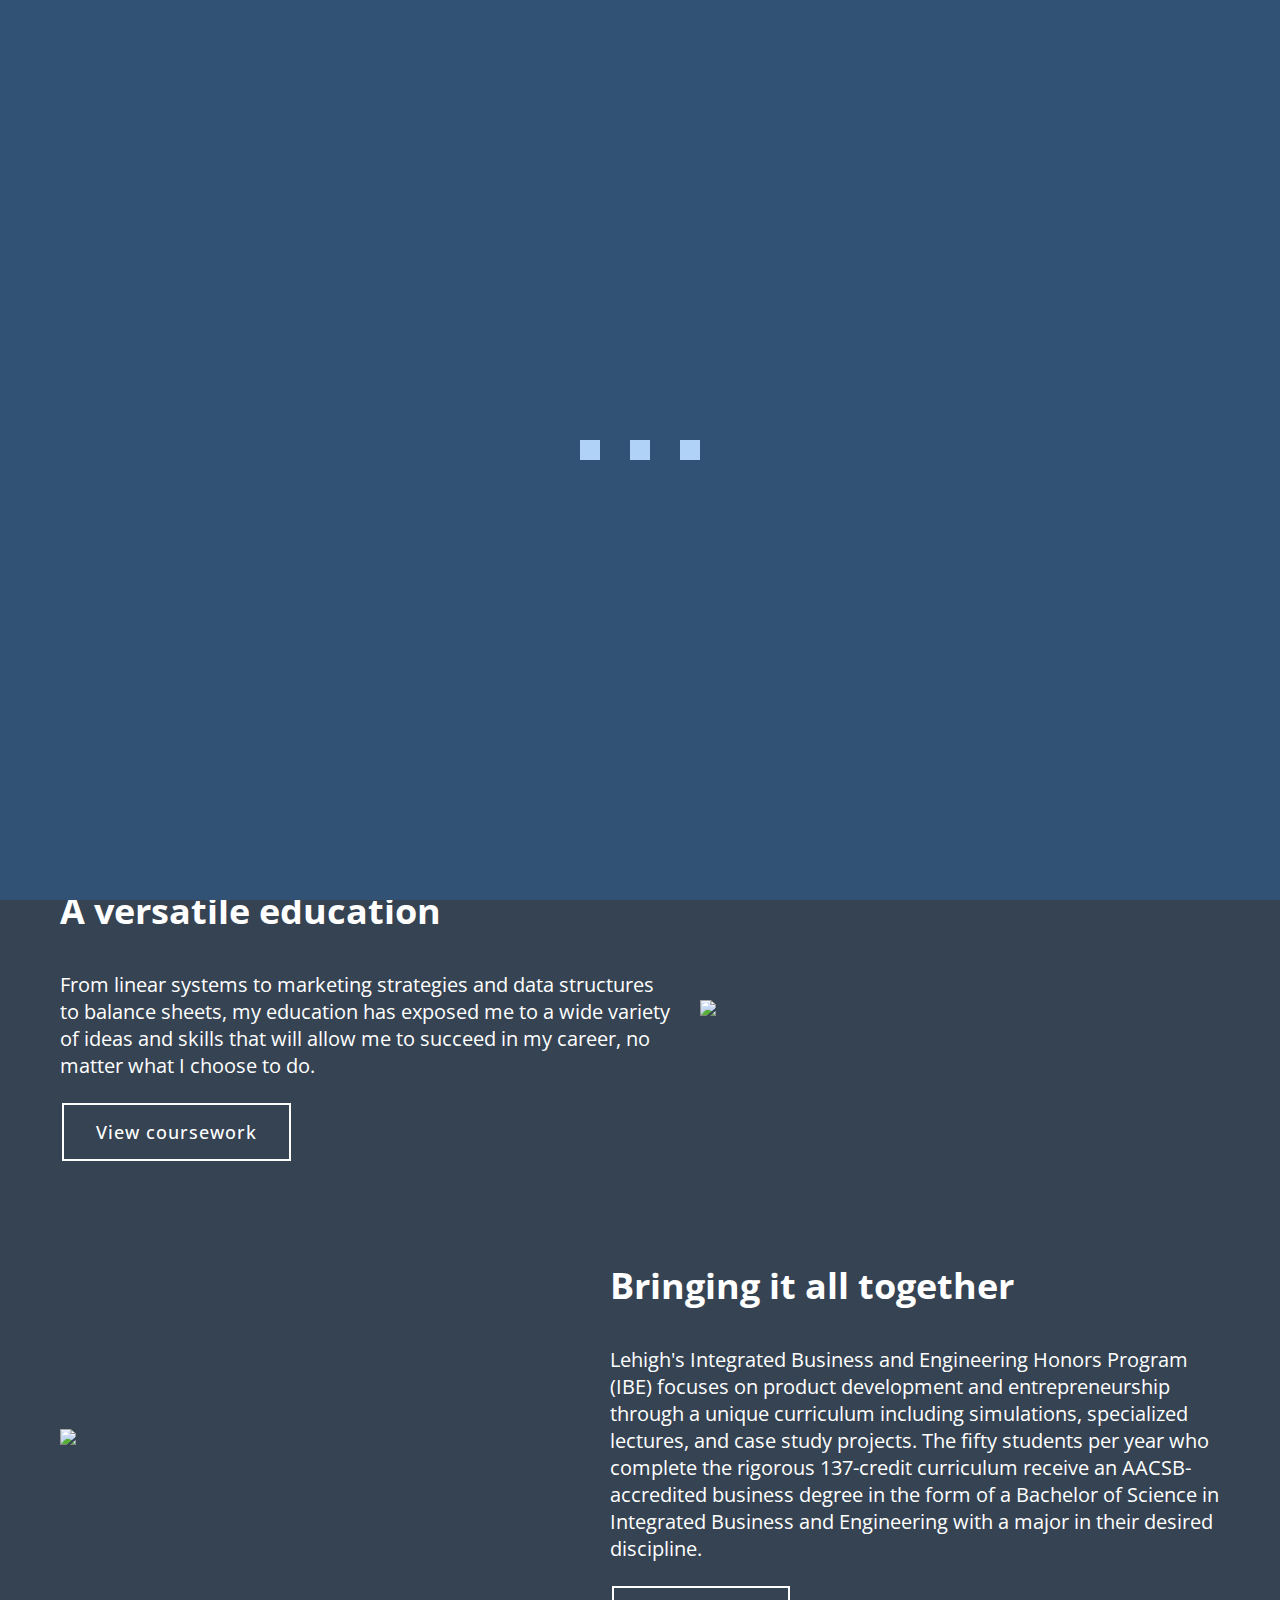
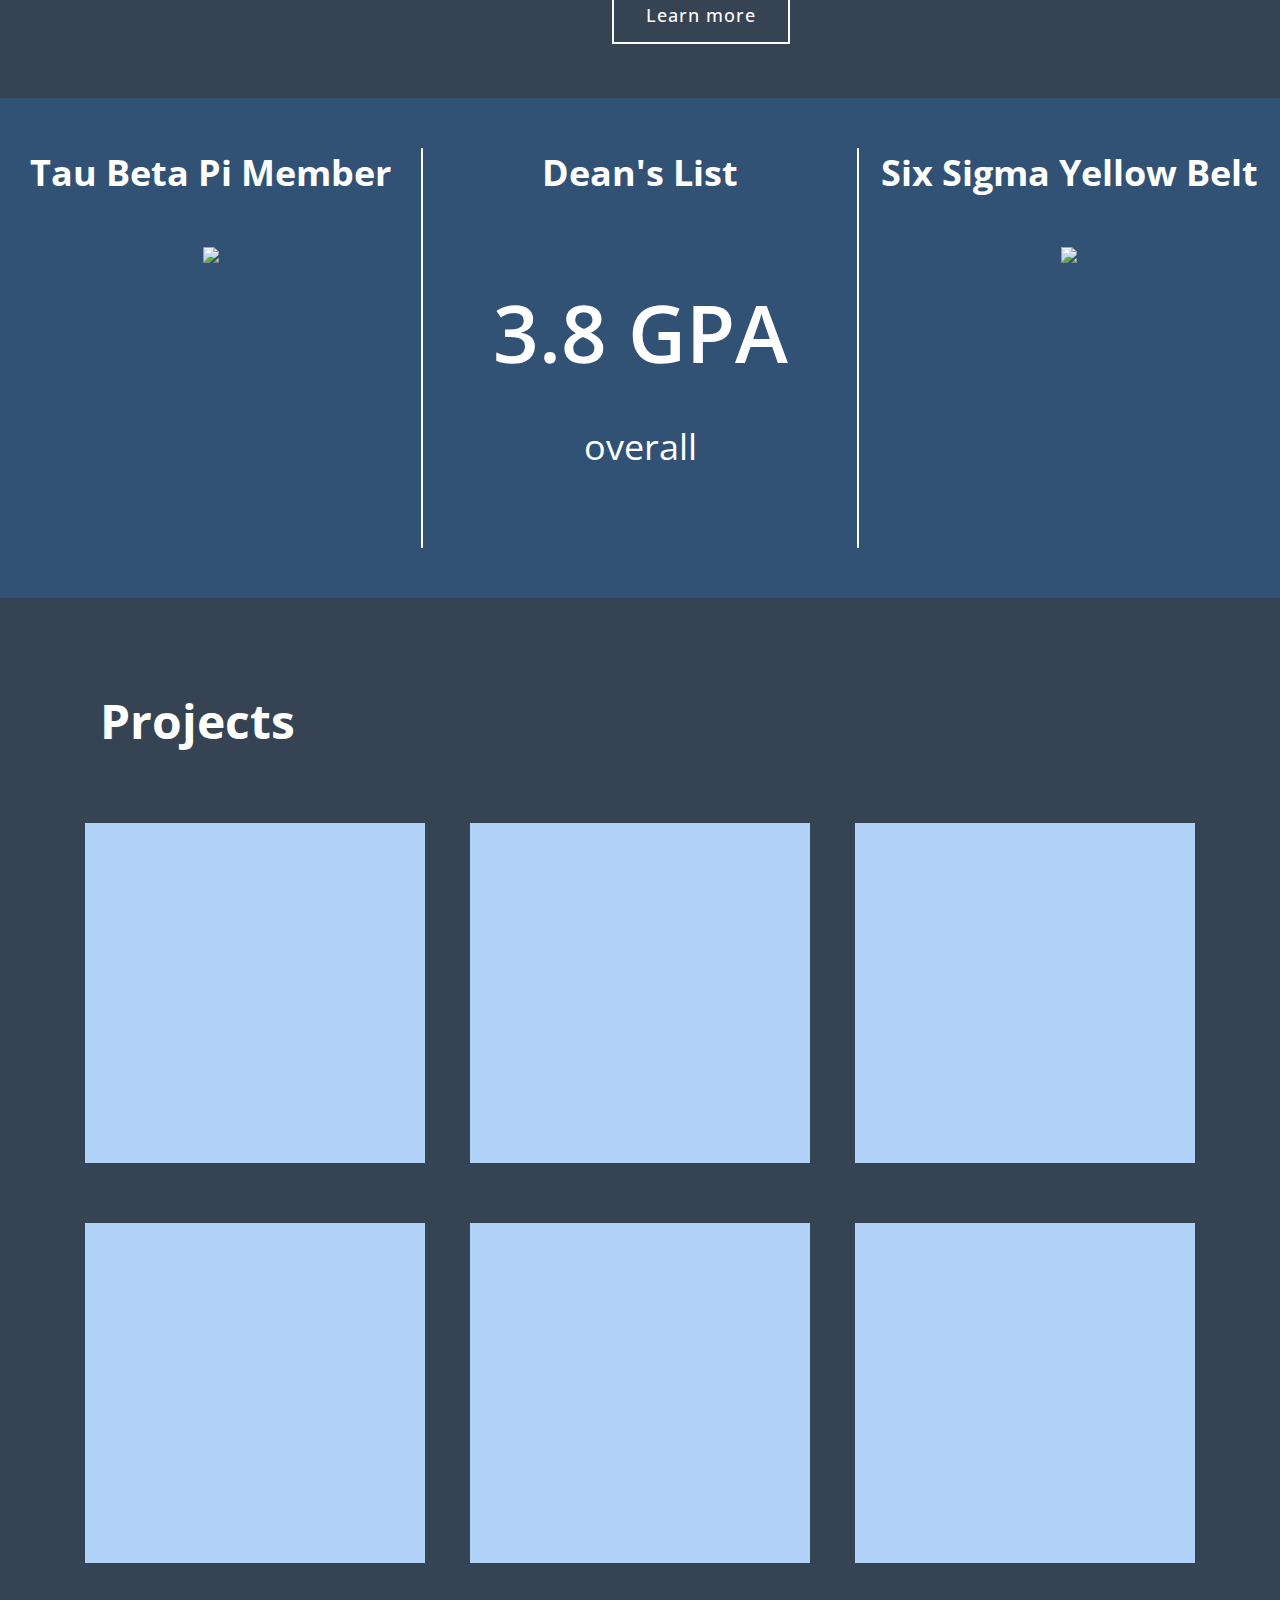
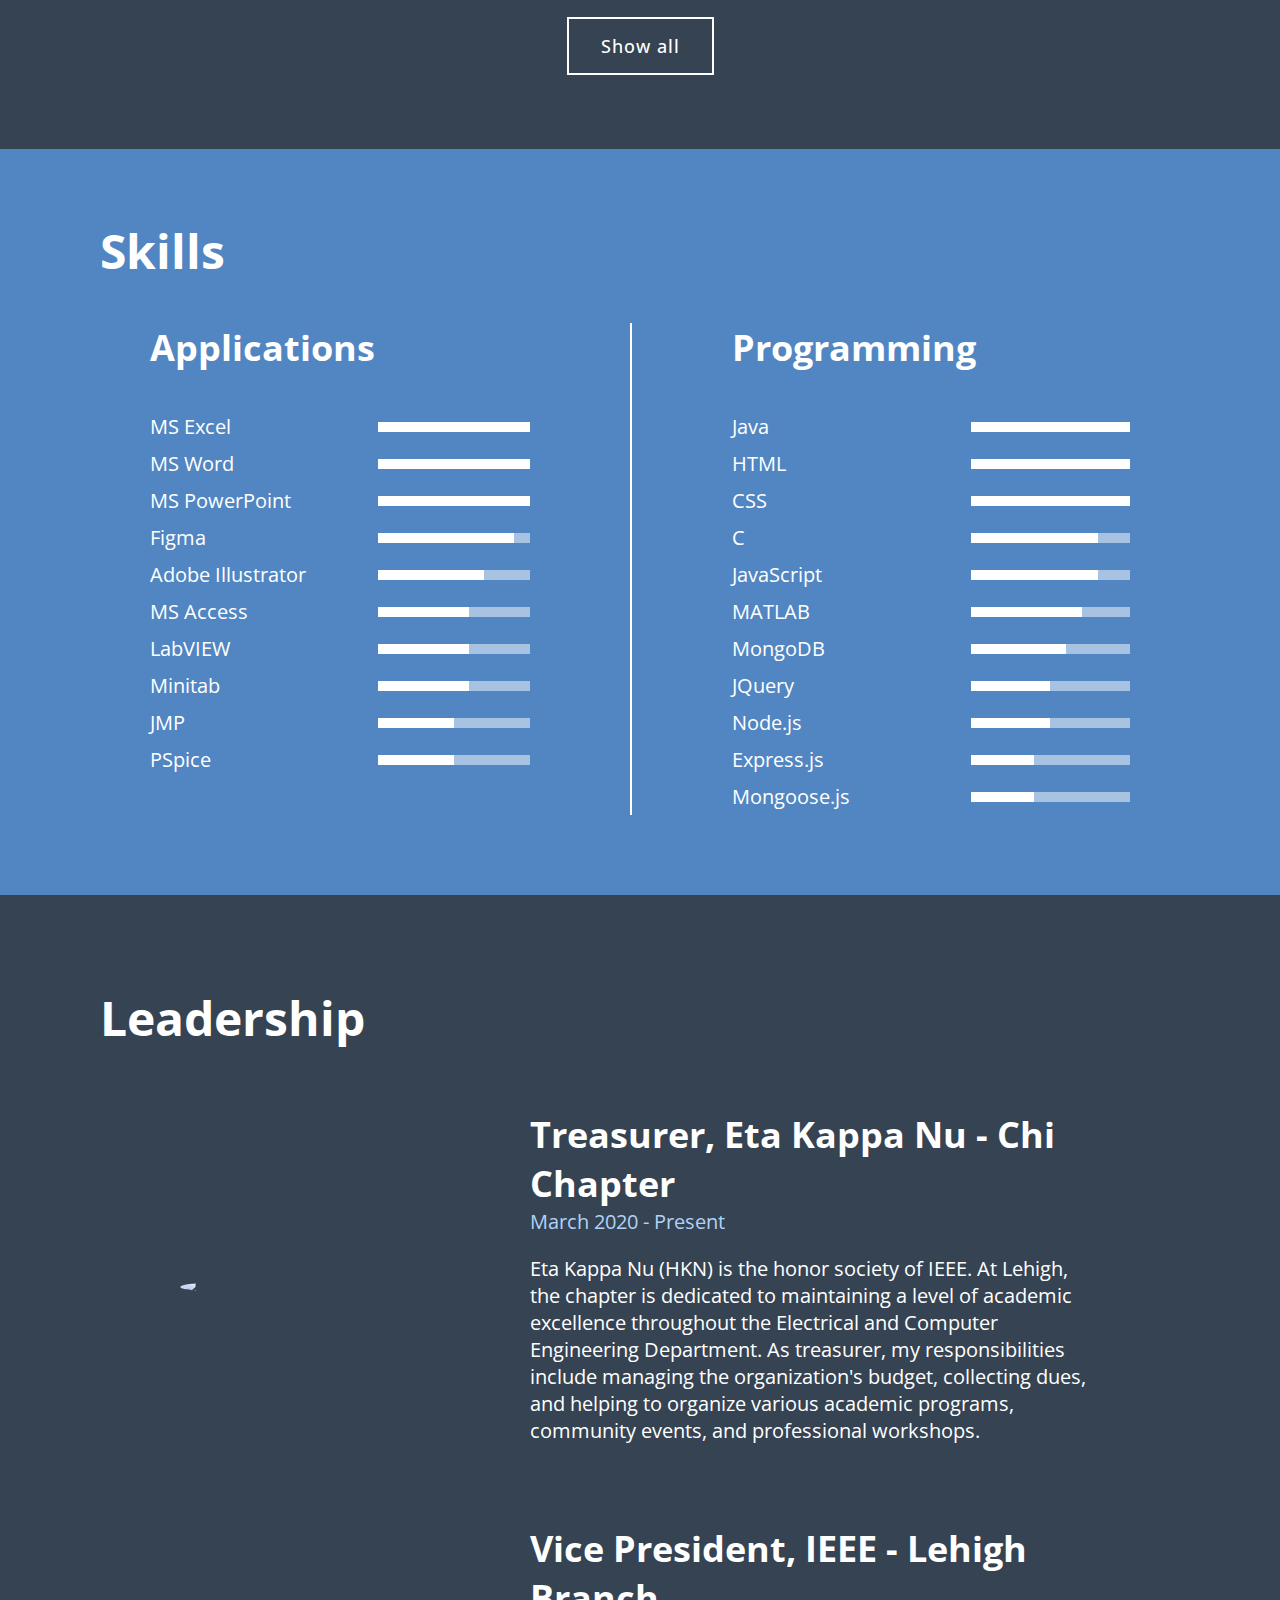
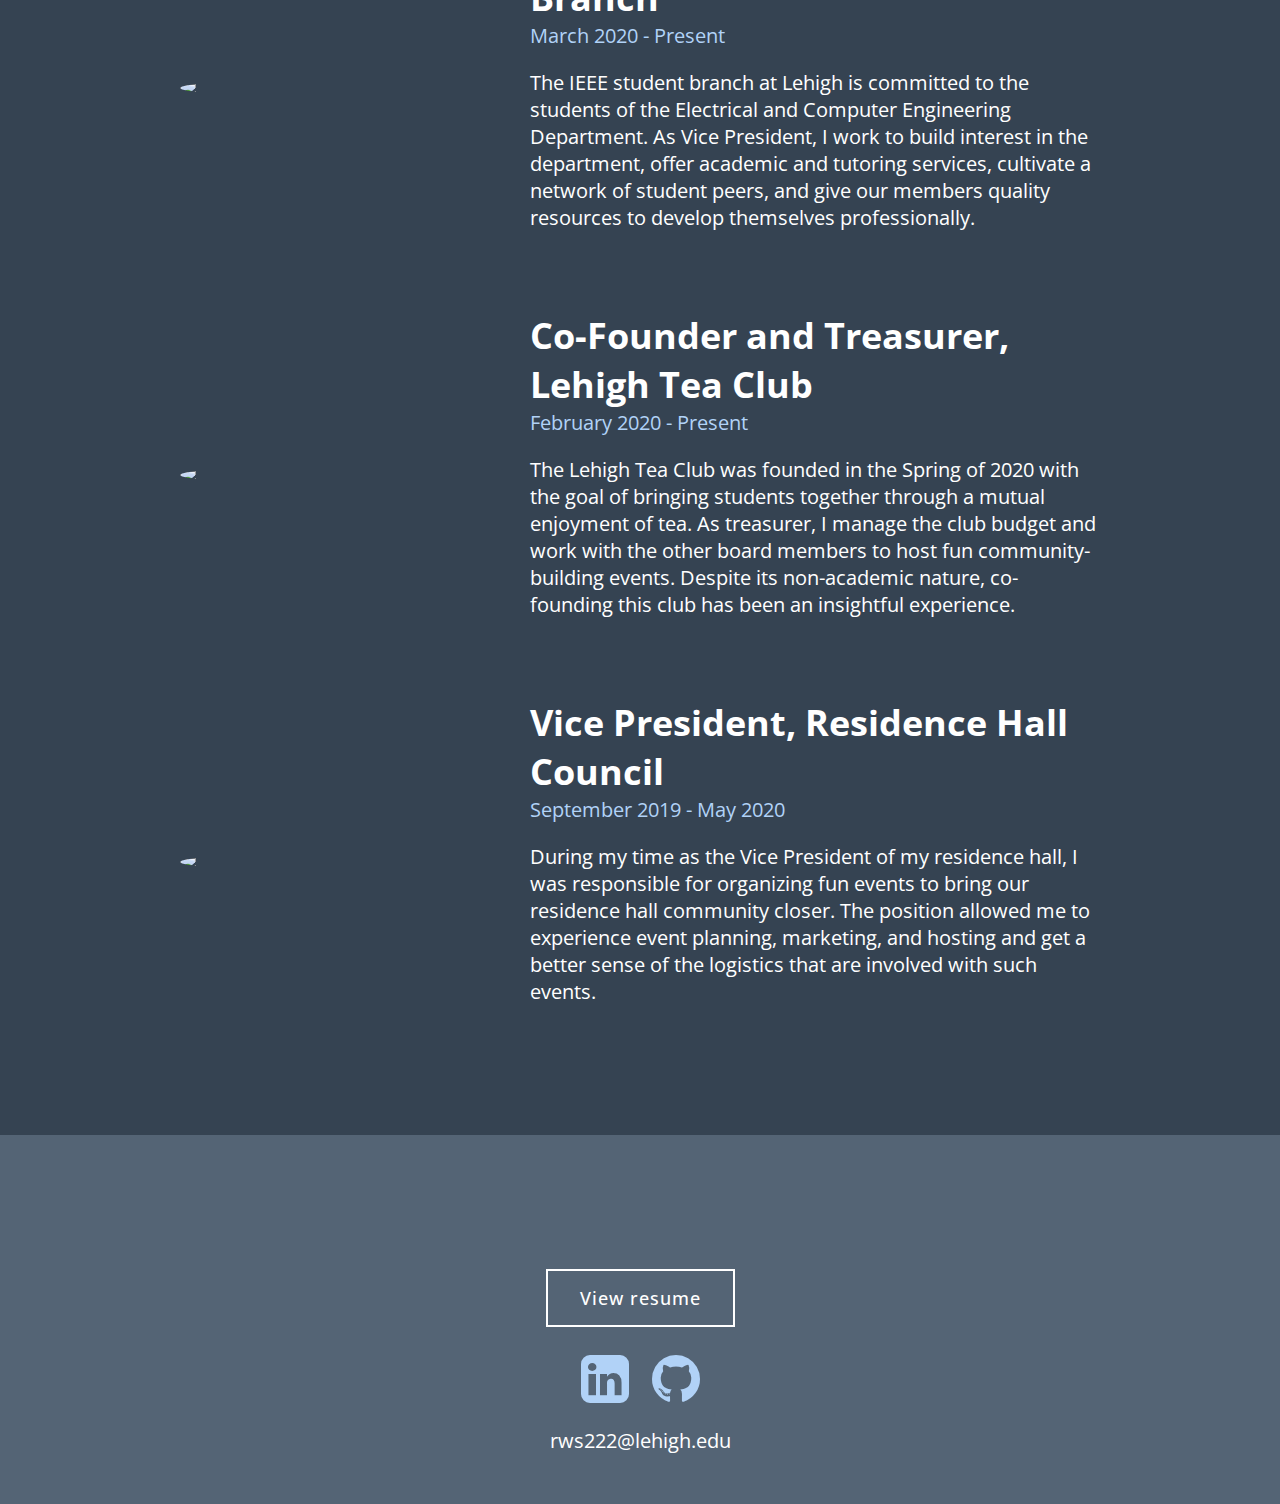
==== commit 5f0209c0: "Minor wording fixes" ====
--- a/index.html
+++ b/index.html
@@ -73,7 +73,7 @@
             </section>
             <section id="education-section" class="flex-container">
                 <article id="education-message">
-                    <h3>A versitile education</h3>
+                    <h3>A versatile education</h3>
                     <p>From linear systems to marketing strategies and data structures 
                         to balance sheets, my education has exposed me to a wide variety 
                         of ideas and skills that will allow me to succeed in my career, 
@@ -391,16 +391,13 @@
                         <h3>IBE Capstone Project</h3>
                         <p class="subtitle">January 2021 - December 2021</p>
                         <p>I am currently working on my IBE Capstone project, which involves working with other 
-                            IBE students to develop a business model, design, marketing, and construction of a 
-                            Digital Makerspace for a company called JuxtaHub, whose mission is to create a thriving
-                            intergenerational arts community in Emmaus, PA. The Digital Makerspace will provide xR 
-                            experience creation technologies to a broad set of creative digital entrepreneurs. In 
-                            addition, our team will focus on all aspects of an Open AR Cloud (OARC) based test bed 
-                            which will offer created xR experiences throughout the community of Emmaus.
-                        </p>
-                    </div>
-                    <div class="modal-button-container flex-container">
-                        <a class="button" href="https://juxtahub.com/" target="_blank">Visit JuxtaHub</a>
+                            IBE students to develop a product and business plan for one aspect of a client 
+                            company's work. For now, my team and I will likely be working on the development of 
+                            a virtual reality makerspace for a small business; however, this could change as we 
+                            continue to work on the project. 
+                        </p>
+                    </div>
+                    <div class="modal-button-container flex-container">
                         <a id="close-btn-ibe-capstone" class="button close-button">Close</a>
                     </div>
                 </div>
--- a/stylesheet.css
+++ b/stylesheet.css
@@ -1,490 +1,977 @@
-@import url('https://fonts.googleapis.com/css2?family=Montserrat&family=PT+Serif&display=swap');
+@import url('https://fonts.googleapis.com/css2?family=Open+Sans:wght@300;400;500;600&display=swap');
+
+/* Colors 
+#B1D2F7 - rgb(177, 210, 247)
+#66A9F5 - rgb(102, 169, 245)
+#5186C2 - rgb(81, 134, 194)
+#546475 - rgb(84, 100, 117)
+#315175 - rgb(49, 81, 117)
+#354352 - rgb(53, 67, 82)
+*/
 
 div#preload {display: none;}
 
 html {
   scroll-behavior: smooth;
+  font-size: 10px;
 }
 
 body {
   box-sizing: border-box;
   overflow-x: hidden;
-  font-family: 'Montserrat', sans-serif;
-  font-size: 28px;
+  overflow-y: hidden;
+  font-family: 'Open Sans', sans-serif;
   margin: 0px;
   padding: 0px;
-  color: #333;
+}
+
+.body-container {
+  color: white;
+  background-color: rgb(53, 67, 82);
+  width: 100vw;
+  max-width: 1920px;
+  margin: 0 auto;
+}
+
+section {
+  padding: 3.0rem;
+  margin: 2.0rem 0;
+}
+
+article {
+  width: 50%;
+}
+
+.flex-container {
+  display: -webkit-box;
+  display: flex;
+  -webkit-box-align: center;
+          align-items: center;
+  -webkit-box-pack: space-evenly;
+          justify-content: space-evenly;
+}
+
+.large-section {
+  padding: 3.0rem 5.0rem;
+}
+
+.large-section > h2 {
+  padding-left: 5.0rem;
 }
 
 h1 {
-  font-size: 4.5vh;
-  line-height: 1.2;
-  animation-name: fade-in;
-  animation-duration: 2s;
-  animation-delay: 1s;
-  animation-fill-mode: both;
+  font-size: 6.4rem;
+  font-weight: 300;
 }
 
 h2 {
-  font-size: 8vh;
-  line-height: 1.4;
-  animation-name: fade-in;
-  animation-duration: 2s;
-  animation-fill-mode: both;
+  font-size: 4.8rem;
 }
 
 h3 {
-  font-size: 42px;
+  font-size: 3.6rem;
+}
+
+h4 {
+  font-size: 2.8rem;
+}
+
+p {
+  font-size: 2.0rem;
+}
+
+ul {
+  border-right: 2px solid white;
+  border-left: 2px solid white;
+  display: -webkit-box;
+  display: flex;
+  -webkit-box-align: center;
+          align-items: center;
+  -webkit-box-pack: center;
+          justify-content: center;
+  list-style-type: none;
+  height: 4.0rem;
+  padding: 0 1.0rem;
+}
+
+li {
+  font-size: 2.4rem;
+  font-weight: 600;
+  margin: 2.0rem;
+}
+
+a {
+  color: rgb(177, 210, 247);
+  text-decoration: none;
+  -webkit-transition: all 0.3s ease;
+  transition: all 0.3s ease;
+}
+
+@media (hover: hover) {
+  a:hover {
+    color: rgb(81, 134, 194);
+    cursor: pointer;
+    -webkit-transition: all 0.3s ease;
+    transition: all 0.3s ease;
+  }
+}
+
+.subtitle {
+  color: rgb(177, 210, 247);
+}
+
+.button {
+  background-color: rgba(0,0,0,0);
+  border: 2px solid white;
+  border-radius: 0;
+  color: white;
+  padding: 1.5rem 3.2rem;
   text-align: center;
-  color: rgb(72,185,211);
-  padding: 0 20px;
-}
-
-h4 {
-  font-size: 22px;
+  text-decoration: none;
+  display: inline-block;
+  font-size: 1.8rem;
+  font-weight: 500;
+  letter-spacing: 0.1rem;
+  margin: 0.4rem 0.2rem;
+  cursor: pointer;
+  -webkit-transition: all 0.3s ease;
+  transition: all 0.3s ease;
+}
+
+@media (hover: hover) {
+  .button:hover {
+    background-color: white;
+    color: rgb(53, 67, 82);
+  }
+}
+
+/* Loader */
+
+#loader-wrapper {
+  height: 100vh;
+  width: 100vw;
+  background-color: rgb(49, 81, 117);
+  display: -webkit-box;
+  display: flex;
+  -webkit-box-pack: center;
+          justify-content: center;
+  -webkit-box-align: center;
+          align-items: center;
+  z-index: 4;
+  position: fixed;
+  top: 0;
+  left: 0;
+}
+
+/* styles adapted from https://codepen.io/AlexWarnes/pen/jXYYKL */
+.pulse-container {
+  width: 120px;
+  display: -webkit-box;
+  display: flex;
+  -webkit-box-pack: justify;
+          justify-content: space-between;
+  -webkit-box-align: center;
+          align-items: center;
+}
+
+.pulse-bubble {
+  width: 20px;
+  height: 20px;
+  background-color: rgb(177, 210, 247);
+}
+
+.pulse-bubble-1 {
+    -webkit-animation: pulse .4s ease 0s infinite alternate;
+            animation: pulse .4s ease 0s infinite alternate;
+}
+.pulse-bubble-2 {
+    -webkit-animation: pulse .4s ease .2s infinite alternate;
+            animation: pulse .4s ease .2s infinite alternate;
+}
+.pulse-bubble-3 {
+    -webkit-animation: pulse .4s ease .4s infinite alternate;
+            animation: pulse .4s ease .4s infinite alternate;
+}
+
+@-webkit-keyframes pulse {
+  from {
+    opacity: 1;
+    -webkit-transform: scale(1);
+            transform: scale(1);
+  }
+  to {
+    opacity: .25;
+    -webkit-transform: scale(.75);
+            transform: scale(.75);
+  }
+}
+
+@keyframes pulse {
+  from {
+    opacity: 1;
+    -webkit-transform: scale(1);
+            transform: scale(1);
+  }
+  to {
+    opacity: .25;
+    -webkit-transform: scale(.75);
+            transform: scale(.75);
+  }
+}
+
+
+
+/* Header Bar */
+
+#fixed-header {
+  z-index: 1;
+  background-color: rgb(84, 100, 117);
+  position: fixed;
+  top: -70px;
+  width: 1920px;
+  height: 70px;
+  margin: 0;
+  padding: 0;
+  display: -webkit-box;
+  display: flex;
+  -webkit-box-align: center;
+          align-items: center;
+  -webkit-box-pack: justify;
+          justify-content: space-between;
+  -webkit-transition: top 0.3s;
+  transition: top 0.3s;
+}
+
+#fixed-logo-and-name, #fixed-nav-bar {
+  display: -webkit-box;
+  display: flex;
+  -webkit-box-align: center;
+          align-items: center;
+  -webkit-box-pack: center;
+          justify-content: center;
+  height: 4.0rem;
+}
+
+#fixed-logo-and-name {
+  position: fixed;
+  left: 5.0rem;
+}
+
+#fixed-logo-and-name > img {
+  width: 4.0rem;
+  margin-right: 2.5rem;
+}
+
+#fixed-logo-and-name > h1 {
+  font-size: 3.2rem;
+}
+
+#fixed-nav-bar {
+  height: 4.0rem;
   text-align: center;
-}
-
-h5 {
-  font-size: 22px;
-  text-align: left;
-}
-
-h6 {
-  font-size: 18px;
-  text-align: left;
-}
-
-p {
-  font-size: 16px;
-  text-align: left;
-  line-height: 1.4;
-}
-
-a {
-  text-decoration: none;
-  color: rgb(3, 131, 161);
-  transition: all 0.4s ease;
-}
-
-a:hover {
-  color: rgb(72,185,211);
-}
-
-hr {
-  margin: 10px 0;
-  background-color: #333;
-}
-
-.header {
-  background-image: url('images/Lehigh_Overhead_Dark.jpg');
-  background-repeat: no-repeat;
+  -webkit-box-pack: center;
+          justify-content: center;
+  position: fixed;
+  right: 5.0rem;
+}
+
+#fixed-nav-bar > ul {
+  height: 3.0rem;
+  padding: 0 1.0rem;
+}
+
+#fixed-nav-bar li {
+  font-size: 1.8rem;
+  font-weight: 600;
+  margin: 2.0rem;
+}
+
+.whiten {
+  color: white;
+  -webkit-transition: all 0.3s ease;
+  transition: all 0.3s ease;
+}
+
+#menu-btn {
+  display: none;
+}
+
+/* Static Header */
+
+#static-logo-and-name, #static-nav-bar {
+  display: -webkit-box;
+  display: flex;
+  -webkit-box-align: center;
+          align-items: center;
+  -webkit-box-pack: center;
+          justify-content: center;
+  height: 20.0rem;
+  width: 100%;
+}
+
+#static-logo-and-name > img {
+  width: 8.0rem;
+  margin-right: 5.0rem;
+}
+
+#static-nav-bar {
+  height: 5.0rem;
+  text-align: center;
+}
+
+#mobile-static-header {
+  display: none;
+  width: 100%;
+  height: 70px;
+  background-color: rgb(53, 67, 82);
+}
+
+  /* mobile nav */
+
+#mobile-nav-menu {
+  -webkit-box-orient: vertical;
+  -webkit-box-direction: normal;
+          flex-direction: column;
+  border: none;
+}
+
+.link-m {
+  font-size: 6.0rem;
+  line-height: 8vh;
+}
+
+#menu-close-btn {
+  position: fixed;
+  top: 0;
+  right: 4.0rem;
+  font-size: 10.0rem;
+}
+
+/* Weclome Section */
+
+#welcome-section {
+  background: -webkit-gradient(linear, left bottom, left top, from(rgba(53, 67, 82, 0.8)), to(rgba(53, 67, 82, 0.8))), url('images/Linderman.jpg');
+  background: linear-gradient(0deg, rgba(53, 67, 82, 0.8), rgba(53, 67, 82, 0.8)), url('images/Linderman.jpg');
+  background-position: right;
+  width: 100%;
+  max-width: 1920px;
+  margin-top: 5.0rem;
+  padding: 0;
+}
+
+#profile-pic-design {
+  width: 50.0rem;
+  height: 50.0rem;
+  position: relative;
+}
+
+#profile-pic {
+  width: 30.0rem;
+  position: absolute;
+  top: 10.0rem;
+  right: 5.0rem;
+}
+
+.profile-pic-square {
+  height: 25.0rem;
+  width: 25.0rem;
+  position: absolute;
+}
+
+#profile-pic-square-1 {
+  background-color: rgb(49, 81, 117);
+  top: 5.0rem;
+  left: 10.0rem;
+}
+
+#profile-pic-square-2 {
+  background-color: rgb(177, 210, 247);
+  top: 20.0rem;
+  left: 6.0rem;
+}
+
+#welcome-message > p {
+  font-size: 2.4rem;
+}
+
+/* Education and IBE Sections */
+
+#education-section, #ibe-section {
+  margin: 0;
+}
+
+#education-pic, #ibe-pic {
+  width: 52.0rem;
+}
+
+/* Honors Section */
+
+#honors-section {
+  padding: 5.0rem 0;
+  background-color: rgb(49, 81, 117);
+  text-align: center;
+}
+
+.third {
+  width: 33%;
+  height: 40.0rem;
+}
+
+.third > h3 {
+  margin: 0;
+}
+
+#deans-list-third {
+  width: 34%;
+  border-left: 2px solid white;
+  border-right: 2px solid white;
+}
+
+#tau-beta-pi-logo {
+  height: 25.0rem;
+  margin-top: 5.0rem;
+  border-radius: 5%;
+}
+
+#GPA {
+  font-size: 8rem;
+  font-weight: 600;
+  margin-bottom: 0;
+}
+
+#overall-GPA-label {
+  font-size: 3.6rem;
+}
+
+#six-sigma-logo {
+  height: 25.0rem;
+  margin-top: 5.0rem;
+}
+
+/* Projects Section */
+
+.project-square {
+  width: 34.0rem;
+  height: 34.0rem;
+  background-color: rgb(177, 210, 247);
+  margin: 3.0rem 1.0rem;
+  position: relative;
+  background-position: center;
   background-size: cover;
-  background-position-y: center;
-  height: 100vh;
-}
-
-.overlay {
-  color:white;
+  -webkit-transition: all 0.5s ease;
+  transition: all 0.5s ease;
+}
+
+@media (hover: hover) {
+  .project-square:hover, .project-square:focus {
+    -webkit-transform: translate(0, -4px);
+            transform: translate(0, -4px);
+    box-shadow: 0 4px 8px 0 rgba(0, 0, 0, 0.2);
+    cursor: pointer;
+  }
+}
+
+.project-title {
+  box-sizing: border-box;
+  padding: 2.0rem;
+  background-color: rgba(53, 67, 82, 0.7);
+  position: absolute;
+  bottom: 0;
+  width: 100%;
   height: 100%;
+  text-align: center;
+  display: -webkit-box;
+  display: flex;
+  -webkit-box-pack: center;
+          justify-content: center;
+  -webkit-box-align: center;
+          align-items: center;
+  opacity: 0;
+  -webkit-transition: all 0.5s ease;
+  transition: all 0.5s ease;
+}
+
+@media (hover: hover) {
+  .project-square:hover .project-title {
+    opacity: 1;
+  }
+}
+
+#projects-content {
+  width: 1400px;
+  flex-wrap: wrap;
+}
+
+#projects-button-container {
+  padding: 2.0rem;
+}
+
+.hidden-project {
+  display: none;
+}
+
+  /* Individual Project Image Styles */
+
+#project-ibe-capstone, #img-ibe-capstone {
+  background-image: url("images/projects/IBE_Capstone.jpg");
+}
+#project-blackjack, #img-blackjack {
+  background-image: url("images/projects/Blackjack_game.jpg");
+}
+#project-jj-comp {
+  background-image: url("images/projects/J&J_Competition.png");
+}
+#img-jj-comp {
+  background-image: url("images/projects/J&J_Competition_modal.png");
+}
+#project-cs-classwork, #img-cs-classwork {
+  background-image: url("images/projects/CS_Coursework.jpg");
+}
+#project-data-str, #img-data-str {
+  background-image: url("images/projects/Data_Structures.jpg");
+}
+#project-business-game, #img-business-game {
+  background-image: url("images/projects/IBE_Business_game.jpg");
+}
+#project-hawk-messenger {
+  background-image: url("images/projects/Hawk_Messenger.jpg");
+}
+#img-hawk-messenger {
+  background: rgb(144,40,121);
+  background: linear-gradient(75deg, rgba(144,40,121,1) 0%, rgba(253,29,29,1) 50%, rgba(252,182,69,1) 89%);
+}
+#project-ibe-fw {
+  background-image: url("images/projects/IBE_Freshman_Workshop.jpg");
+}
+#img-ibe-fw {
+  background-image: url("images/projects/IBE_FW_modal.jpg")
+}
+#project-prev-site {
+  background-image: url("images/projects/Previous_Website.jpg");
+}
+#img-prev-site {
+  background-image: url("images/projects/Previous_Website_modal.jpg");
+}
+
+/* Skills Section */
+
+#skills-section {
+  background-color: rgb(81, 134, 194);
+}
+
+#skills-content-wrapper {
+  margin-bottom: 5.0rem;
+}
+
+#skills-content {
+  width: 160.0rem;
+  -webkit-box-align: start;
+          align-items: flex-start;
+}
+
+.skills-subsection {
+  -webkit-box-flex: 1;
+          flex-grow: 1;
+  padding: 0 10.0rem;
+}
+
+.skills-subsection > h3 {
+  padding-top: 0;
+  margin-top: 0;
+}
+
+#skills-programming {
+  border-left: 2px solid white;
+}
+
+  /*Skill bars*/
+
+.skill {
+  display: -webkit-box;
+  display: flex;
+  -webkit-box-align: center;
+          align-items: center;
+  -webkit-box-pack: justify;
+          justify-content: space-between;
+  padding: 0;
+  margin: 0;
+}
+
+.skill > p {
+
+  margin: 0.5rem 0;
+}
+
+.skill-bar {
+  width: 40%;
+  height: 1.0rem;
+  background-color: rgba(255,255,255,0.5);
+}
+
+.skill-bar-fill {
+  background-color: white;
+  height: 1.0rem;
+}
+
+  /*Skill bar fills*/
+
+#excel {width: 100%;}
+#word {width: 100%;}
+#powerpoint {width: 100%;}
+#figma {width: 90%;}
+#illustrator {width: 70%;}
+#access {width: 60%;}
+#labview {width: 60%;}
+#minitab {width: 60%;}
+#jmp {width: 50%;}
+#pspice {width: 50%;}
+
+#java {width: 100%;}
+#html {width: 100%;}
+#css {width: 100%;}
+#c {width: 80%;}
+#javascript {width: 80%;}
+#matlab {width: 70%;}
+#mongodb {width: 60%;}
+#jquery {width: 50%;}
+#node {width: 50%;}
+#express {width: 40%;}
+#mongoose {width: 40%;}
+  
+
+/* Leadership Section */
+
+.leadership-position {
+  display: -webkit-box;
+  display: flex;
+  -webkit-box-pack: center;
+          justify-content: center;
+  -webkit-box-align: center;
+          align-items: center;
+  margin: 6.0rem 2.0rem;
+}
+
+.leadership-pic {
+  width: 25.0rem;
+  border-radius: 50%;
+  margin-right: 10.0rem;
+}
+
+.leadership-article > h3, .leadership-article > .subtitle {
+  margin: 0;
+}
+
+/* Footer */
+
+footer {
+  margin-bottom: 0;
+  background-color: rgb(84, 100, 117);
+}
+
+#footer-content {
+  margin-top: 10.0rem;
+  display: -webkit-box;
+  display: flex;
+  -webkit-box-align: center;
+          align-items: center;
+  -webkit-box-pack: center;
+          justify-content: center;
+  -webkit-box-orient: vertical;
+  -webkit-box-direction: normal;
+          flex-direction: column;
+}
+
+#footer-links {
+  padding: 2.0rem 0 0;
+}
+
+#footer-links > a {
+  color: rgb(177, 210, 247);
+  font-size: 2.8rem;
+  padding: 0;
+  margin: 0 1.0rem;
+  -webkit-transition: all 0.3s ease;
+  transition: all 0.3s ease;
+}
+
+#footer-links a:hover {
+  color: rgb(81, 134, 194);
+  -webkit-transition: all 0.3s ease;
+  transition: all 0.3s ease;
+}
+
+/* Modals */
+
+.modal-bkg {
+  z-index: 2;
+  background-color: rgba(0, 0, 0, 0.8);
   width: 100%;
-  display: flex;
-  flex-direction: column;
-  background-color:rgba(50, 50, 50, 0.7);
-}
-
-.fa-5x {
-  opacity: 0;
-}
-
-.fa-3x {
-  position: absolute;
-  bottom: 25px;
-  left: 50vw;
-  animation-name: arrow-down;
-  animation-duration: 2s;
-  animation-delay: 3.5s;
-  animation-timing-function: linear;
-  animation-iteration-count: infinite;
-  animation-fill-mode: both;
-}
-
-@keyframes arrow-down {
-  0% {opacity: 0; transform: translate(-50%, -10px);}
-  50% {opacity: 0.8; transform: translate(-50%, 0);}
-  100% {opacity: 0; transform: translate(-50%, 10px);}
-}
-
-.topbar {
-  display: flex;
-  justify-content: center;
-  align-items: center;
-  padding-top: 50px;
-}
-
-.logo {
-  flex-basis: 20vh;
-}
-
-.logo a img {
-  width: 100%; 
-  animation-name: fade-in;
-  animation-duration: 2s;
-  animation-delay: 1.5s;
-  animation-fill-mode: both;
-}
-
-.topnav {
+  height: 100%;
+  position: fixed;
+  top: 0;
+  left: 0;
   display: none;
-}
-
-.connect {
-  display: none;
-}
-
-.title {
-  padding: 0 20px;
-  text-align: center;
-}
-
-.section {
-  padding: 20px;
-  display: flex;
-  flex-direction: column;
-  align-items: center;
-  box-shadow: 0 1px 2px 0 rgba(0,0,0,0.2) inset;
-}
-
-.subsection {
+  -webkit-box-align: center;
+          align-items: center;
+  -webkit-box-pack: center;
+          justify-content: center;
+  -webkit-transition: all 0.5s ease;
+  transition: all 0.5s ease;
+}
+
+.modal {
+  box-sizing: border-box;
+  z-index: 3;
+  background-color: rgb(49, 81, 117);
+  width: 70vw;
+  max-width: 1600px;
+  max-height: 95vh;
+  overflow-y: auto;
+}
+
+.modal-img {
   width: 100%;
-  color: white;
-  padding: 0 0 40px;
-  display: flex;
-  flex-direction: column;
-  align-items: center;
-  box-shadow: 2px 5px 5px 0 rgba(0,0,0,0.2);
-}
-
-.subsection h4 {
-  padding: 20px;
-  margin-bottom: 0;
-}
-
-#related_coursework .flex-container, #skills .flex-container {
-  margin-bottom: 40px;
-}
-
-#related_coursework .flex-container *, #skills .flex-container * {
-  padding: 0;
-}
-
-.subsection {
-  width: 90vw;
-}
-
-ul {
-  list-style-position: inside;
-  padding: 20px;
-}
-
-li {
-  font-size: 16px;
-  line-height: 1.4;
-}
-
-#skills ul {
-  max-width: 80%;
-}
-
-#skills li {
-  font-size: 18px;
-}
-
-#fin_classes, #applications {
-  background: rgb(24,165,198);
-  background: linear-gradient(162deg, rgba(24,165,198,1) 0%, rgba(2,96,118,1) 100%);
-}
-
-#comp_engr_classes, #prog_lang {
-  background: rgb(255,139,24);
-  background: linear-gradient(156deg, rgba(255,127,0,1) 0%, rgba(190,94,0,1) 100%);
-}
-
-.flex-container {
-  display: flex;
-  justify-content: center;
-  align-items: center;
-  flex-direction: column;
-}
-
-.subtitle {
-  padding: 0 20px;
+  height: 20.0rem;
+  overflow: hidden;
+  background-size: cover;
+  background-position: center;
+}
+
+.modal-content {
+  padding: 5.0rem 5.0rem 0;
+}
+
+.modal-content > h3, .modal-content > .subtitle {
   margin: 0;
-  text-align: center;
-  font-size: 20px;
-}
-
-#about_me img {
-  max-width: 200px;
-  width: 100%
-}
-
-#IBE_program a {
-  max-width: 280px;
-  width: 100%
-}
-
-#leadership {
-  background: rgb(2,96,118);
-  background: linear-gradient(275deg, rgba(2,96,118,1) 0%, rgba(1,63,77,1) 100%);
-  color: white;
-}
-
-#leadership img, #certifications img {
-  margin: 20px;
-  width: 200px;
-  padding: 0;
-  border-radius: 50%;
-}
-
-#leadership h5, #leadership h6, #certifications h5, #certifications h6 {
-  margin: 0;
-}
-
-#leadership h6, #certifications h6 {
-  color: rgb(72,185,211);
-}
-
-#leadership hr {
-  background-color: white;
-  opacity: 0.5;
-}
-
-#leadership .flex-container, #certifications .flex-container {
-  margin: 10px 0;
-}
-
-#certifications a {
-  padding: 0;
-}
-
-.footer {
-  background: rgb(3,131,161);
-  background: linear-gradient(225deg, rgba(3,131,161,1) 0%, rgba(1,63,77,1) 100%);
-  color: white; 
-  padding: 20px;
-  text-align: center;
-}
-
-.footer p {
-  text-align: center;
-  padding-top: 20px;
-}
-
-.footer a {
-  padding: 5px;
-  color: white;
-}
-
-.footer a:hover {
-  padding: 5px;
-  color: rgb(72,185,211);
-}
-
-#footer_text {
-  font-size: 16px;
-}
-
-#footer_text a {
-font-size: 26px;
-}
-
-
-/* --- fade animation --- */
-
-@keyframes fade-in {
-  from {opacity:0;}
-  to {opacity:1;}
-}
-
-
-/* --- responsive features --- */
-
-@media only screen and (min-width: 768px) {
-  /* For tablet: */
-
-  h1 {
-    font-size: 30px;
-    line-height: 1.4;
-  }
-  
-  h2 {
-    font-size: 56px;
-    line-height: 1.4;
-  }
-  
-  .overlay {
-    background-color: rgba(50, 50, 50, 0.1);
-    background-image: linear-gradient(rgba(50, 50, 50, 0.7), rgb(50, 50, 50, 0.3));
-  }
-
-  .fa-5x {
-    position: absolute;
-    bottom: 30px;
-    left: 50vw;
-    animation-name: arrow-down;
-    animation-duration: 2s;
-    animation-delay: 3.5s;
-    animation-timing-function: linear;
-    animation-iteration-count: infinite;
-    animation-fill-mode: both;
-  }
-
-  .fa-3x {
-    visibility: hidden;
-  }
-
-  .topbar {
-    display: flex;
-    justify-content: center;
-    align-items: center;
-    padding: 2%;
-    height: 20vh;
-  }
-  
-  .logo {
-    flex: 1;
-  }
-
-  .logo a img {
-    max-width: 200px;
-  }
-  
-  .topnav {
-    flex: 4;
-    display: flex;
-    justify-content: center;
-  }
-
-  .connect {
-    display: flex;
-    flex: 1;
-  }
-
-  .topnav a, .connect a {
-    color: white;
-    font-weight: 700;
-    text-align: center;
-    letter-spacing: 2px;
-    font-size: 14px;
-    padding: 20px 3vw;
-    animation-name: fade-in;
-    animation-duration: 2s;
-    animation-delay: 1.5s;
-    animation-fill-mode: both;
-  }
-
-  .topnav a:hover, .connect a:hover {
-    color: rgb(255, 168, 82);
-  }
-
-  .title {
-    padding: 5vh 20px 0;
-    text-align: center;
-  }
-
-  .section {
-    padding-bottom: 70px;
-  }
-
-  .subtitle {
-    text-align: center;
-  }
-
-  .flex-container, .subtitle {
-    width: 60vw;
-    min-width: 700px;
-    max-width: 1200px;
-  }
-
-  .flex-container * {
-    padding: 0 40px;
-  }
-
-  .subsection {
-    width: 100%;
-  }
-}
-
-@media only screen and (min-width: 1000px) {
-  /* For desktop: */
-
-  .flex-container {
-    flex-direction: row;
-    width: 950px;
-  }
-
-  #related_coursework .flex-container, #skills .flex-container {
-    margin-bottom: 40px;
-    align-items: stretch;
-  }
-
-  h1 {
-    font-size: 40px;
-    line-height: 1.4;
-  }
-  
-  h2 {
-    font-size: 66px;
-    line-height: 1.4;
-  }
-
-  h4 {
-    font-size: 28px;
-  }
-
-  h5 {
-    font-size: 26px;
-  }
-  
-  h6 {
-    font-size: 20px;
-  }
-
-  p {
-    font-size: 22px;
-  }
-
-  .topnav a, .connect a {
-    font-size: 18px;
-  }
-
-  #activities p {
-    font-size: 28px;
-  }
-
-  #leadership img, #certifications img {
-    width: 280px;
-  }
-
-  .subtitle {
-    margin: inherit;
-    font-size: 26px;
-  }
-  
-  #about_me img {
-    max-width: 280px;
-  }
-
-  li {
-    font-size: 18px;
-  }
-  
-  #skills li {
-    font-size: 22px;
-  }
-
-  #footer_text {
-    font-size: 20px;
-  }
-}+}
+
+.modal-button-container {
+  padding: 2.0rem;
+  -webkit-box-pack: end;
+          justify-content: flex-end;
+}
+
+.modal-button-container > * {
+  margin: 0 1.0rem;
+}
+
+#ibe-fw-brush {
+  width: 60%;
+  max-width: 600px;
+  padding: 1.0rem;
+}
+
+
+/* Alternate device widths */
+
+/* Zoomed out devices (1920px and up) */
+@media only screen and (min-width: 1920px) {
+  #fixed-logo-and-name, #fixed-nav-bar {
+    position: relative;
+  }
+}
+
+/* Large devices (laptops/desktops, 992px-1200px) */
+@media only screen and (max-width: 1200px) {
+  html {font-size: 8px;}
+}
+
+/* Medium devices (landscape tablets, 768px-992px) */
+@media only screen and (max-width: 992px) {
+  html {font-size: 6px;}
+
+  .project-title {
+    opacity: 1;
+    height: 33%;
+  }
+}
+
+/* Small devices (portrait tablets and large phones, 600px-768px) */
+@media only screen and (max-width: 768px) {
+  
+  /* Header Bar */
+
+  #fixed-logo-and-name > img {
+    width: 40px;
+  }
+
+  #fixed-logo-and-name > h1 {
+    font-size: 32px;
+  }
+  
+  #menu-btn {
+    display: block;
+  }
+
+  #fixed-nav-bar > ul {
+    display: none;
+  }
+
+  /* Welcome Section */
+
+  #profile-pic-design {
+    font-size: 5px;
+    width: 50.0em;
+    height: 50.0em;
+  }
+  
+  #profile-pic {
+    width: 30.0em;
+    top: 10.0em;
+    right: 5.0em;
+  }
+  
+  .profile-pic-square {
+    height: 25.0em;
+    width: 25.0em;
+  }
+  
+  #profile-pic-square-1 {
+    top: 5.0em;
+    left: 10.0em;
+  }
+  
+  #profile-pic-square-2 {
+    top: 20.0em;
+    left: 6.0em;
+  }
+
+  #welcome-message > p {
+    font-size: 2.4rem;
+  }
+
+  /* Education and IBE Sections */
+
+  #education-pic, #ibe-pic {
+    width: 35%;
+  }
+
+    /* Modals */
+
+    .modal {
+      width: 80vw;
+    }
+
+  
+}
+
+/* Extra small devices (phones, 600px and down) */
+@media only screen and (max-width: 600px) {
+
+  /* flex direction changes */
+  #welcome-section, #ibe-section, #honors-section, #skills-content, .leadership-position {
+    -webkit-box-orient: vertical;
+    -webkit-box-direction: normal;
+            flex-direction: column;
+  }
+
+  article {
+    width: 80%;
+  }
+
+  .large-section {
+    padding: 3.0rem 0;
+  }
+  
+  .large-section > h2 {
+    padding-left: 5.0rem;
+  }
+
+  
+  /* Header Bar */
+
+  #fixed-header {
+    top: 0;
+  }
+
+  #fixed-logo-and-name > h1 {
+    display: none;
+  }
+  
+  /* Static Header */
+  
+  #static-header {
+    display: none;
+  }
+
+  #mobile-static-header {
+    display: block;
+  }
+
+  /* Welcome Section */
+
+  #welcome-section {
+    margin-top: 0;
+    padding-bottom: 2.0rem;
+  }
+
+  /* Education and IBE Sections */
+
+  #education-pic, #ibe-pic {
+    width: 80%;
+    margin-top: 4.0rem;
+  }
+
+  #education-section {
+    -webkit-box-orient: vertical;
+    -webkit-box-direction: reverse;
+            flex-direction: column-reverse;
+  }
+
+  /* Honors Section */
+
+  .third {
+    width: 65%;
+    height: auto;
+    margin: 4.0rem 0;
+  }
+
+  #deans-list-third {
+    width: 50%;
+    padding: 6.0rem;
+    border: none;
+    border-top: 2px solid white;
+    border-bottom: 2px solid white;
+  }
+
+  #GPA {
+    font-size: 7.2rem;
+  }
+
+  #overall-GPA-label {
+    font-size: 3.0rem;
+  }
+
+  /* Skills Section */
+  
+  #skills-content {
+    -webkit-box-align: center;
+            align-items: center;
+  }
+  
+  .skills-subsection {
+    padding: 4.0rem 0;
+    width: 70%;
+  }
+  
+  #skills-programming {
+    border-left: none;
+  }
+
+  /* Leadership Section */
+
+  .leadership-pic {
+    margin: 0 0 3.0rem;
+  }
+
+  /* Modals */
+
+  .modal {
+    width: 95vw;
+  }
+
+  .modal-button-container {
+    -webkit-box-pack: center;
+            justify-content: center;
+  }
+}
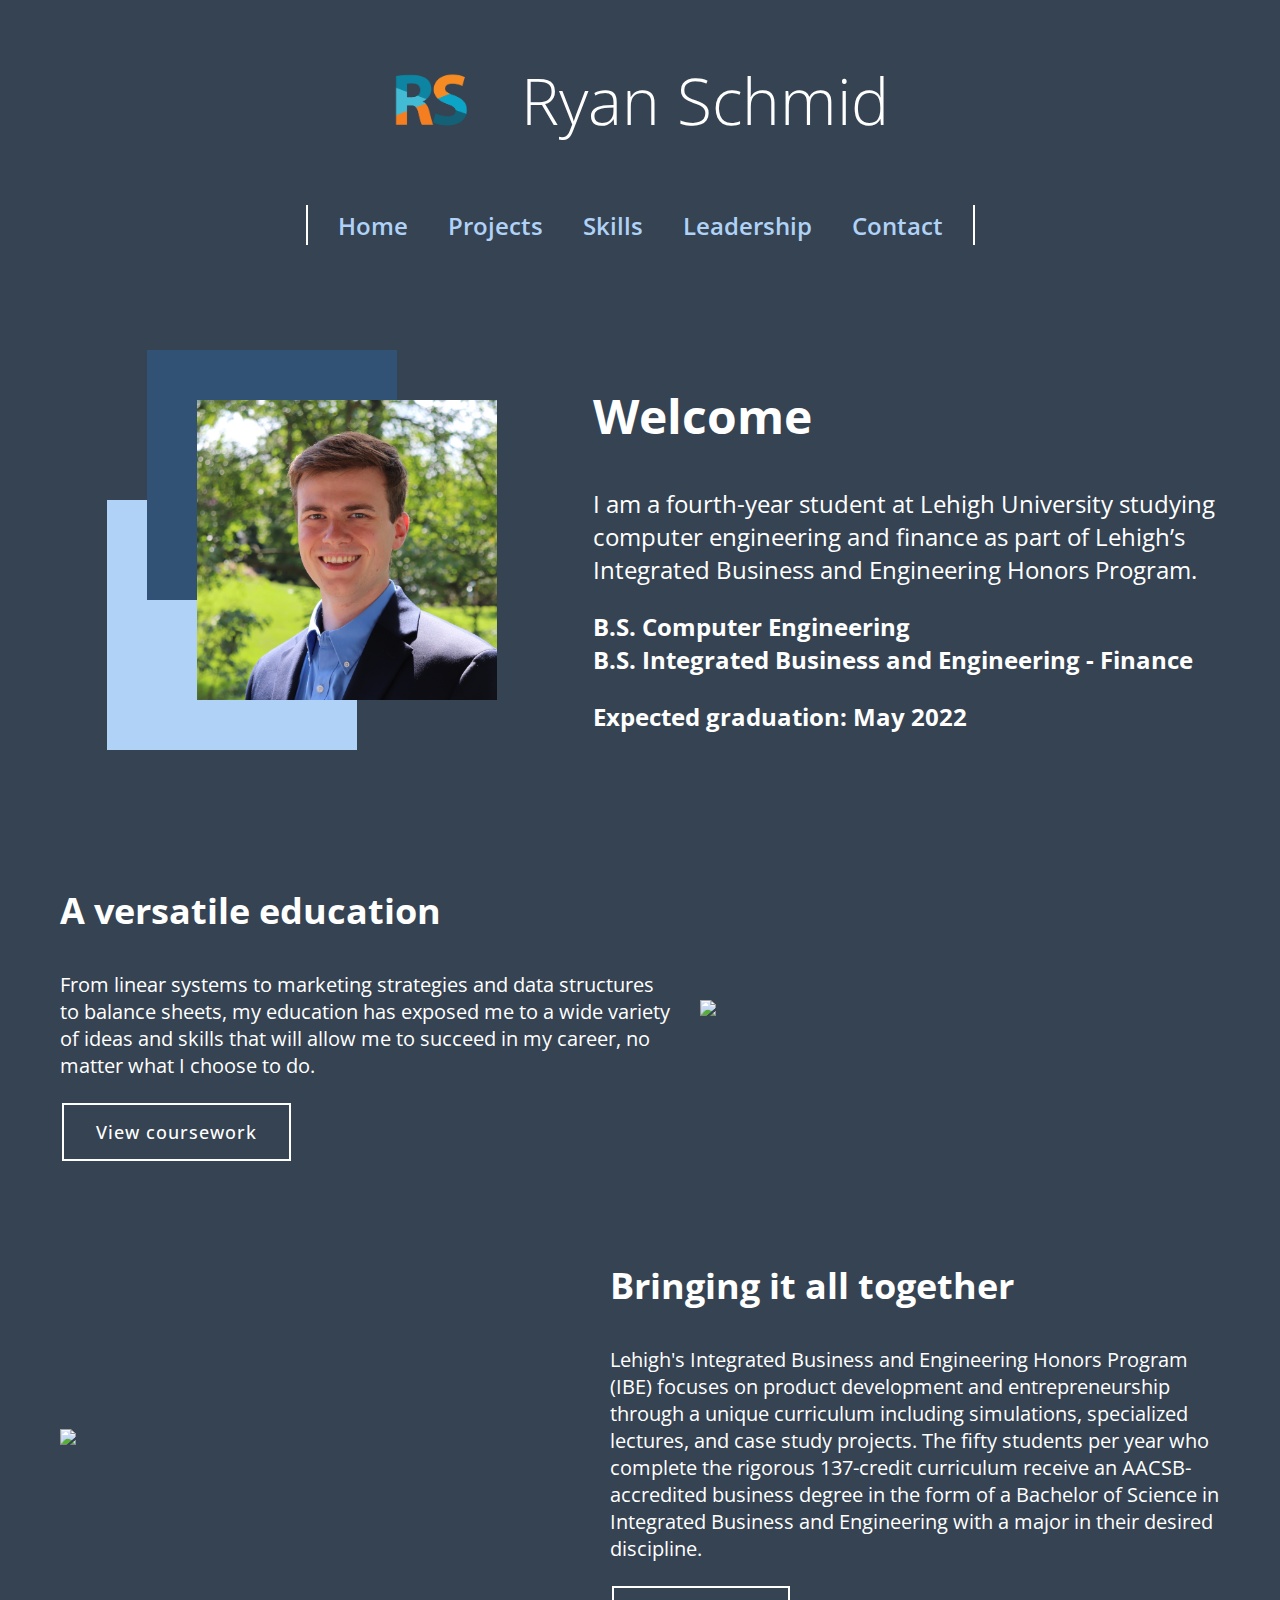
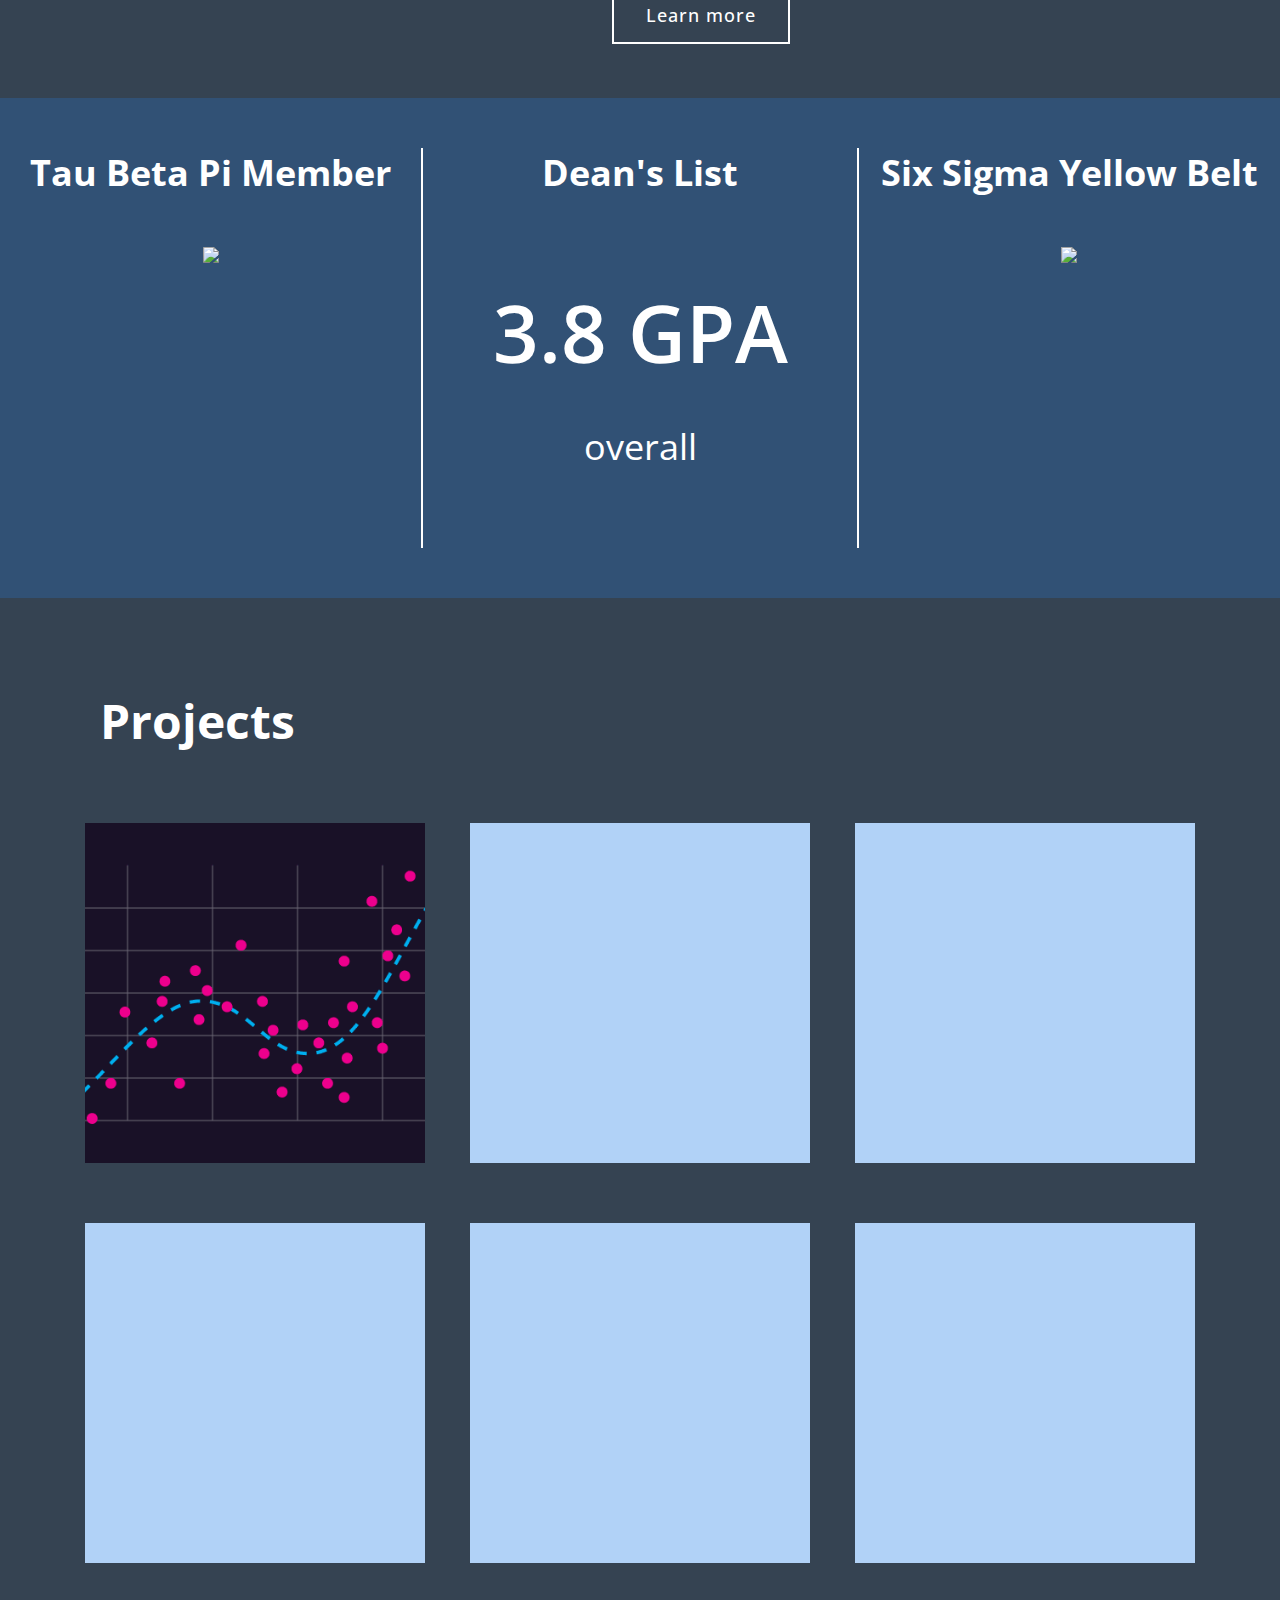
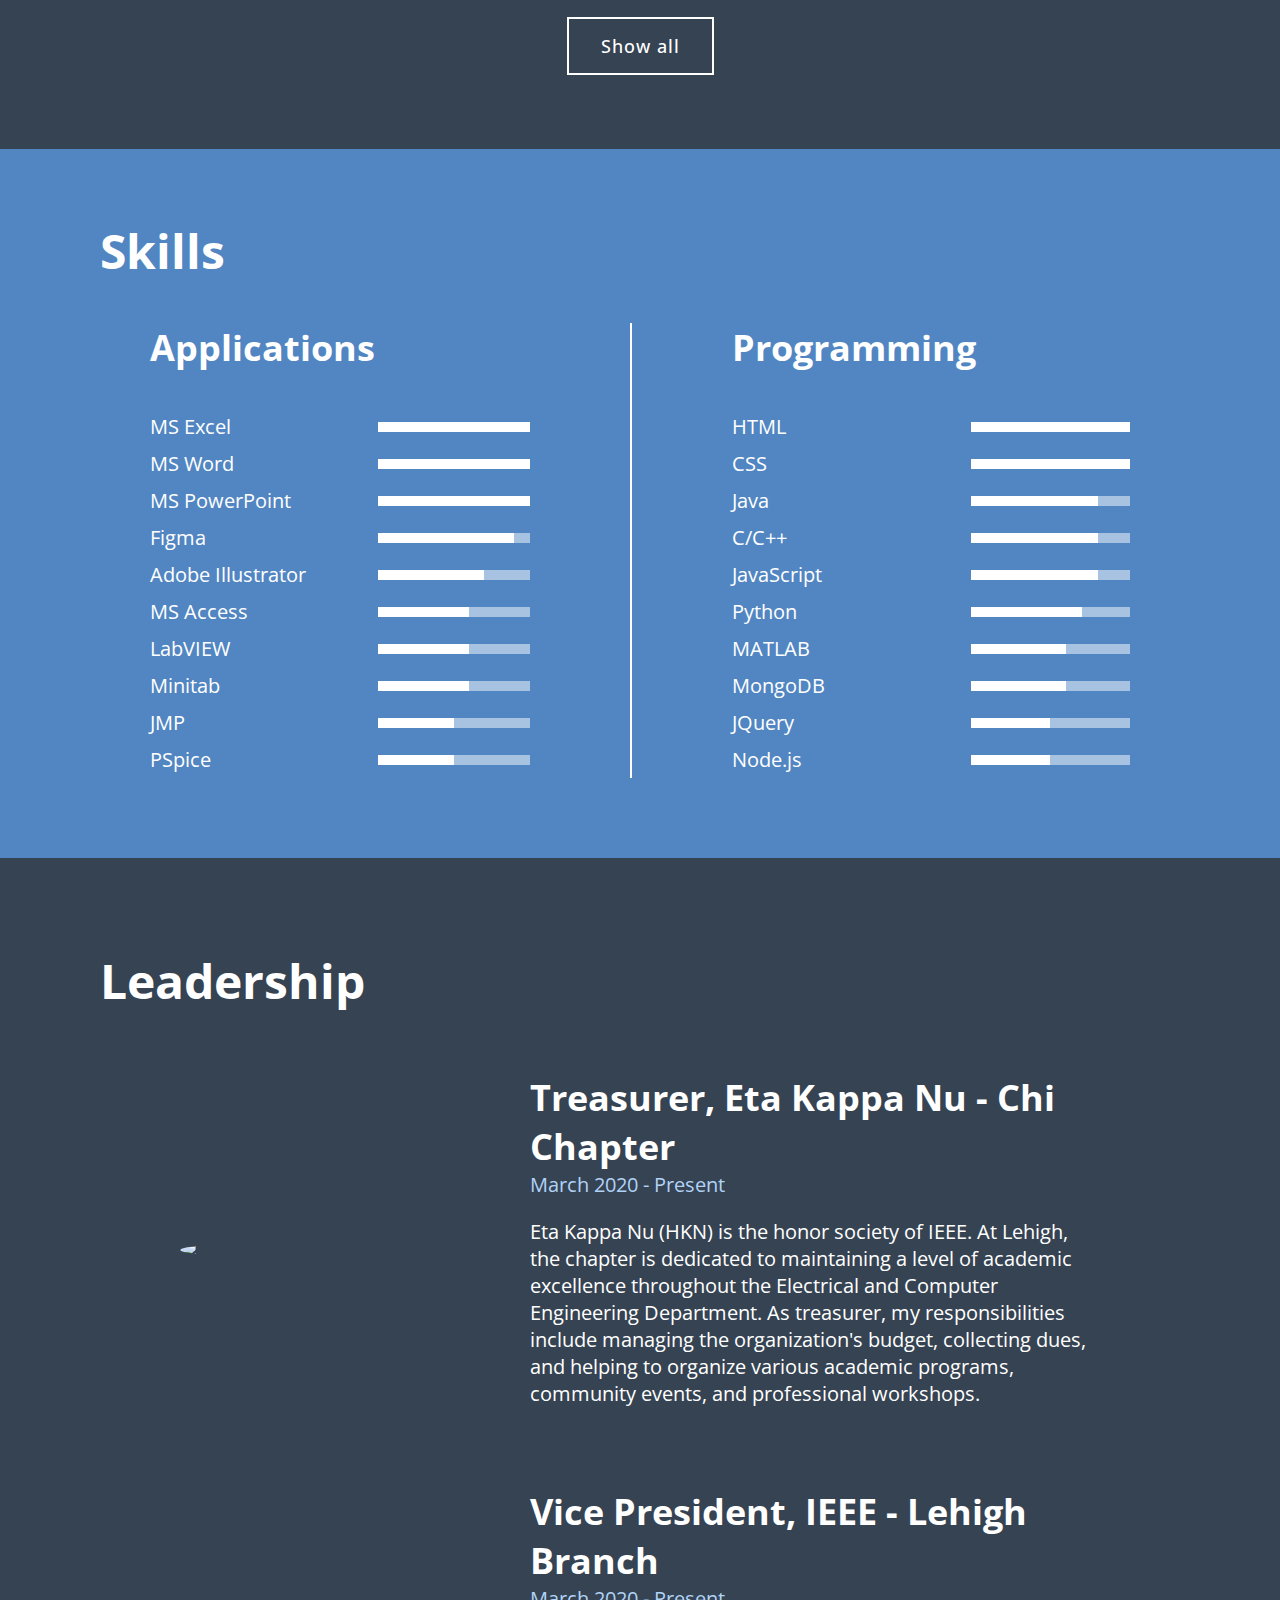
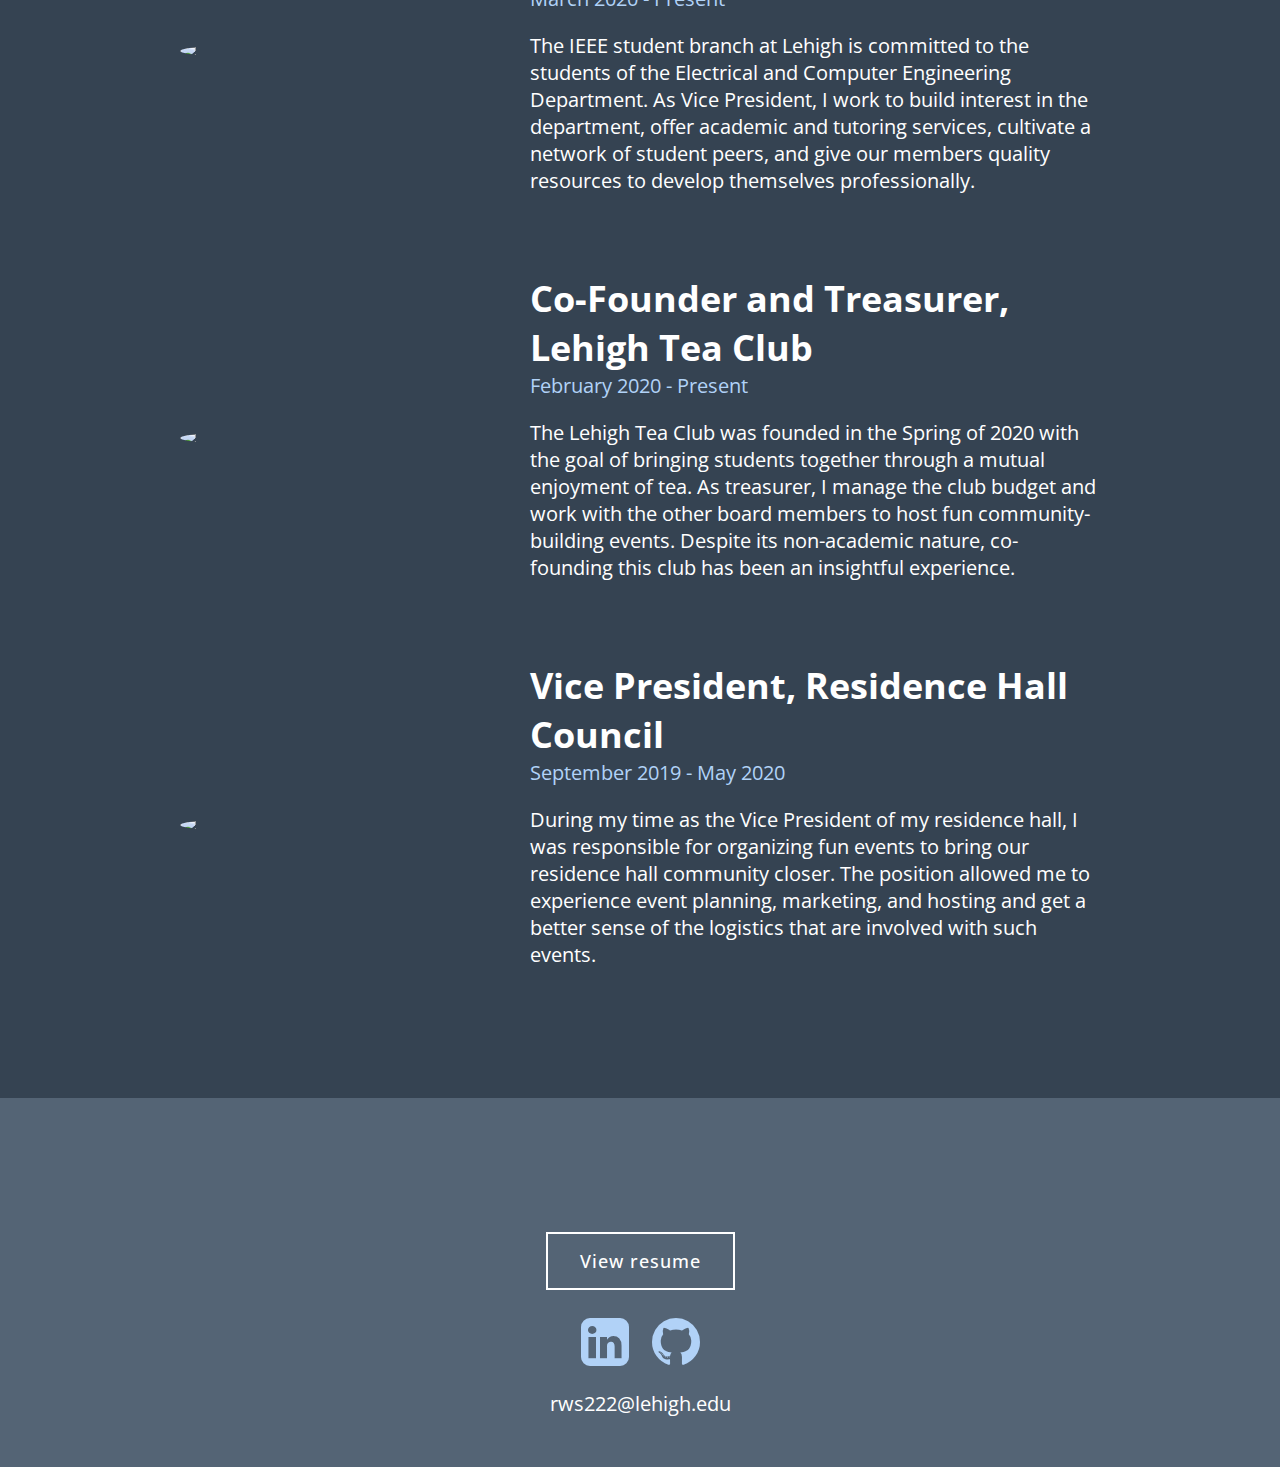
==== commit e09f1fc6: "added fin377, general updates for senior year" ====
--- a/index.html
+++ b/index.html
@@ -66,7 +66,7 @@
                 </div>
                 <article id="welcome-message">
                     <h2>Welcome</h2>
-                    <p>I am a third-year student at Lehigh University studying computer engineering and finance as part of Lehigh’s Integrated Business and Engineering Honors Program.</p>
+                    <p>I am a fourth-year student at Lehigh University studying computer engineering and finance as part of Lehigh’s Integrated Business and Engineering Honors Program.</p>
                     <p><strong>B.S. Computer Engineering</br>B.S. Integrated Business and Engineering - Finance</strong></p>
                     <p><strong>Expected graduation: May 2022</strong></p>
                 </article>
@@ -115,6 +115,11 @@
                 <h2>Projects</h2>
                 <div id="projects-content-wrapper" class="flex-container">
                     <div id="projects-content" class="flex-container">
+                        <div id="project-fin377" class="project-square">
+                            <div class="project-title">
+                                <h3>Data Science for Finance</h3>
+                            </div>
+                        </div>
                         <div id="project-ibe-capstone" class="project-square">
                             <div class="project-title">
                                 <h3>IBE Capstone Project</h3>
@@ -130,7 +135,7 @@
                                 <h3>J&J Case Competition</h3>
                             </div>
                         </div>
-                        <div id="project-cs-classwork" class="project-square">
+                        <!--<div id="project-cs-classwork" class="project-square">
                             <div class="project-title">
                                 <h3>Programming Coursework</h3>
                             </div>
@@ -139,13 +144,13 @@
                             <div class="project-title">
                                 <h3>Data Structures</h3>
                             </div>
-                        </div>
+                        </div>-->
                         <div id="project-business-game" class="project-square">
                             <div class="project-title">
                                 <h3>IBE Business Game</h3>
                             </div>
                         </div>
-                        <div id="project-hawk-messenger" class="project-square extra-project hidden-project">
+                        <div id="project-hawk-messenger" class="project-square">
                             <div class="project-title">
                                 <h3>Hawk Messenger</h3>
                             </div>
@@ -236,25 +241,25 @@
                         <div id="skills-programming" class="skills-subsection">
                             <h3>Programming</h3>
                             <div class="skill">
+                                <p>HTML</p>
+                                <div class="skill-bar">
+                                    <div id="html" class="skill-bar-fill"></div>
+                                </div>
+                            </div>
+                            <div class="skill">
+                                <p>CSS</p>
+                                <div class="skill-bar">
+                                    <div id="css" class="skill-bar-fill"></div>
+                                </div>
+                            </div>
+                            <div class="skill">
                                 <p>Java</p>
                                 <div class="skill-bar">
                                     <div id="java" class="skill-bar-fill"></div>
                                 </div>
                             </div>
                             <div class="skill">
-                                <p>HTML</p>
-                                <div class="skill-bar">
-                                    <div id="html" class="skill-bar-fill"></div>
-                                </div>
-                            </div>
-                            <div class="skill">
-                                <p>CSS</p>
-                                <div class="skill-bar">
-                                    <div id="css" class="skill-bar-fill"></div>
-                                </div>
-                            </div>
-                            <div class="skill">
-                                <p>C</p>
+                                <p>C/C++</p>
                                 <div class="skill-bar">
                                     <div id="c" class="skill-bar-fill"></div>
                                 </div>
@@ -266,6 +271,12 @@
                                 </div>
                             </div>
                             <div class="skill">
+                                <p>Python</p>
+                                <div class="skill-bar">
+                                    <div id="python" class="skill-bar-fill"></div>
+                                </div>
+                            </div>
+                            <div class="skill">
                                 <p>MATLAB</p>
                                 <div class="skill-bar">
                                     <div id="matlab" class="skill-bar-fill"></div>
@@ -287,18 +298,6 @@
                                 <p>Node.js</p>
                                 <div class="skill-bar">
                                     <div id="node" class="skill-bar-fill"></div>
-                                </div>
-                            </div>
-                            <div class="skill">
-                                <p>Express.js</p>
-                                <div class="skill-bar">
-                                    <div id="express" class="skill-bar-fill"></div>
-                                </div>
-                            </div>
-                            <div class="skill">
-                                <p>Mongoose.js</p>
-                                <div class="skill-bar">
-                                    <div id="mongoose" class="skill-bar-fill"></div>
                                 </div>
                             </div>
                         </div>
@@ -384,17 +383,38 @@
                 </ul>
             </div>
             <!--Projects-->
+            <div id="modal-fin377" class="modal-bkg">
+                <div class="modal">
+                    <div id="img-fin377" class="modal-img"></div>
+                    <div class="modal-content">
+                        <h3>Data Science for Finance</h3>
+                        <p class="subtitle">January 2022 - May 2022</p>
+                        <p>I am currently taking a course called "Data Science for Finance," which applies 
+                            data science concepts in analyzing financial data. For the course's midterm 
+                            project, we attempted to answer the question, "what types of firms were hurt more 
+                            or less by covid?" The work for my project is below. 
+                        </p>
+                        <iframe src="attachments/analysis_report.html" width="90%" height="600px"></iframe>
+                    </div>
+                    <div class="modal-button-container flex-container">
+                        <a id="close-btn-fin377" class="button close-button">Close</a>
+                    </div>
+                </div>
+            </div>
             <div id="modal-ibe-capstone" class="modal-bkg">
                 <div class="modal">
                     <div id="img-ibe-capstone" class="modal-img"></div>
                     <div class="modal-content">
                         <h3>IBE Capstone Project</h3>
                         <p class="subtitle">January 2021 - December 2021</p>
-                        <p>I am currently working on my IBE Capstone project, which involves working with other 
-                            IBE students to develop a product and business plan for one aspect of a client 
-                            company's work. For now, my team and I will likely be working on the development of 
-                            a virtual reality makerspace for a small business; however, this could change as we 
-                            continue to work on the project. 
+                        <p>In 2021, I completed my IBE Capstone project, which involved working with other 
+                            IBE students to develop a virtual reality learning curriculum for special needs 
+                            individuals. We worked with a local community center's digital makerspace to 
+                            design an effective curriculum for the community. We performed extensive research 
+                            in both the community as well as among industry professionals throughout the 
+                            country. Professionals with special needs teaching experience assisted us in 
+                            figuring out the logistics of hosting such a program. Finally, we presented our 
+                            plan to the community center's board of directors.
                         </p>
                     </div>
                     <div class="modal-button-container flex-container">
@@ -408,7 +428,7 @@
                     <div class="modal-content">
                         <h3>Blackjack Web App</h3>
                         <p class="subtitle">November 2020</p>
-                        <p>As part of my Web Systems Programming (CSE 264) course in the fall semester 
+                        <p>As part of my Web Systems Programming course in the fall semester 
                             of 2020, my classmates and I were tasked with building a Blackjack web application. 
                             The assignment was a test of our understanding of HTML, CSS, and JavaScript and 
                             required us to use a Deck of Cards API to manage the deck, animations for the 
@@ -500,7 +520,7 @@
                         <h3>IBE Business Game</h3>
                         <p class="subtitle">August 2020 - December 2020</p>
                         <p>In the Fall of 2020, I took an IBE course that involved learning how to use 
-                            Microsoft Excel for optimization and modeling in a varitey of business 
+                            Microsoft Excel for optimization and modeling in a variety of business 
                             applications. We were then able to directly apply these concepts in the second 
                             part of the course: a business simulation game. 
                         </p>
@@ -510,10 +530,10 @@
                             with each other, selling identical units. Each week, all of the teams decided 
                             how to price units across 12 cities, whether we want to build new plants or 
                             warehouses, and how to invest our cash, whether it’s buying stocks in other 
-                            companies, certificates of deposit, cost control programs, adversitzing, and 
+                            companies, certificates of deposit, cost control programs, advertizing, and 
                             R&D. 
                         </p>
-                        <p>My team took a conservative approach thoughout the game by keeping 
+                        <p>My team took a conservative approach throughout the game by keeping 
                             moderate prices, safe stock investments, and inventory. We used some of the 
                             optimization strategies we learned in class to aid in certain decisions, such 
                             as our weekly pricing strategy. In the trial run of the simulation, our team 
@@ -532,7 +552,7 @@
                     <div class="modal-content">
                         <h3>Hawk Messenger Web App</h3>
                         <p class="subtitle">November 2020 - December 2020</p>
-                        <p>For the final project of my Web Systems Programming (CSE 264) course, a group 
+                        <p>For the final project of my Web Systems Programming course, a group 
                             of students and I developed Hawk Messenger, a web application for messaging 
                             other Lehigh students. When a user opens the page, they are prompted for their 
                             name. If a conversation is in progress, the user is able to view all previous 
--- a/stylesheet.css
+++ b/stylesheet.css
@@ -17,7 +17,8 @@
 }
 
 body {
-  box-sizing: border-box;
+  -webkit-box-sizing: border-box;
+          box-sizing: border-box;
   overflow-x: hidden;
   overflow-y: hidden;
   font-family: 'Open Sans', sans-serif;
@@ -44,10 +45,13 @@
 
 .flex-container {
   display: -webkit-box;
+  display: -ms-flexbox;
   display: flex;
   -webkit-box-align: center;
+      -ms-flex-align: center;
           align-items: center;
   -webkit-box-pack: space-evenly;
+      -ms-flex-pack: space-evenly;
           justify-content: space-evenly;
 }
 
@@ -84,10 +88,13 @@
   border-right: 2px solid white;
   border-left: 2px solid white;
   display: -webkit-box;
+  display: -ms-flexbox;
   display: flex;
   -webkit-box-align: center;
+      -ms-flex-align: center;
           align-items: center;
   -webkit-box-pack: center;
+      -ms-flex-pack: center;
           justify-content: center;
   list-style-type: none;
   height: 4.0rem;
@@ -104,10 +111,11 @@
   color: rgb(177, 210, 247);
   text-decoration: none;
   -webkit-transition: all 0.3s ease;
+  -o-transition: all 0.3s ease;
   transition: all 0.3s ease;
 }
 
-@media (hover: hover) {
+@media not all and (hover: hover) {
   a:hover {
     color: rgb(81, 134, 194);
     cursor: pointer;
@@ -135,10 +143,11 @@
   margin: 0.4rem 0.2rem;
   cursor: pointer;
   -webkit-transition: all 0.3s ease;
+  -o-transition: all 0.3s ease;
   transition: all 0.3s ease;
 }
 
-@media (hover: hover) {
+@media not all and (hover: hover) {
   .button:hover {
     background-color: white;
     color: rgb(53, 67, 82);
@@ -218,7 +227,6 @@
             transform: scale(.75);
   }
 }
-
 
 
 /* Header Bar */
@@ -233,21 +241,28 @@
   margin: 0;
   padding: 0;
   display: -webkit-box;
+  display: -ms-flexbox;
   display: flex;
   -webkit-box-align: center;
+      -ms-flex-align: center;
           align-items: center;
   -webkit-box-pack: justify;
+      -ms-flex-pack: justify;
           justify-content: space-between;
   -webkit-transition: top 0.3s;
+  -o-transition: top 0.3s;
   transition: top 0.3s;
 }
 
 #fixed-logo-and-name, #fixed-nav-bar {
   display: -webkit-box;
+  display: -ms-flexbox;
   display: flex;
   -webkit-box-align: center;
+      -ms-flex-align: center;
           align-items: center;
   -webkit-box-pack: center;
+      -ms-flex-pack: center;
           justify-content: center;
   height: 4.0rem;
 }
@@ -270,6 +285,7 @@
   height: 4.0rem;
   text-align: center;
   -webkit-box-pack: center;
+      -ms-flex-pack: center;
           justify-content: center;
   position: fixed;
   right: 5.0rem;
@@ -289,6 +305,7 @@
 .whiten {
   color: white;
   -webkit-transition: all 0.3s ease;
+  -o-transition: all 0.3s ease;
   transition: all 0.3s ease;
 }
 
@@ -300,10 +317,13 @@
 
 #static-logo-and-name, #static-nav-bar {
   display: -webkit-box;
+  display: -ms-flexbox;
   display: flex;
   -webkit-box-align: center;
+      -ms-flex-align: center;
           align-items: center;
   -webkit-box-pack: center;
+      -ms-flex-pack: center;
           justify-content: center;
   height: 20.0rem;
   width: 100%;
@@ -331,6 +351,7 @@
 #mobile-nav-menu {
   -webkit-box-orient: vertical;
   -webkit-box-direction: normal;
+      -ms-flex-direction: column;
           flex-direction: column;
   border: none;
 }
@@ -351,6 +372,7 @@
 
 #welcome-section {
   background: -webkit-gradient(linear, left bottom, left top, from(rgba(53, 67, 82, 0.8)), to(rgba(53, 67, 82, 0.8))), url('images/Linderman.jpg');
+  background: -o-linear-gradient(bottom, rgba(53, 67, 82, 0.8), rgba(53, 67, 82, 0.8)), url('images/Linderman.jpg');
   background: linear-gradient(0deg, rgba(53, 67, 82, 0.8), rgba(53, 67, 82, 0.8)), url('images/Linderman.jpg');
   background-position: right;
   width: 100%;
@@ -459,10 +481,11 @@
   background-position: center;
   background-size: cover;
   -webkit-transition: all 0.5s ease;
+  -o-transition: all 0.5s ease;
   transition: all 0.5s ease;
 }
 
-@media (hover: hover) {
+@media not all and (hover: hover) {
   .project-square:hover, .project-square:focus {
     -webkit-transform: translate(0, -4px);
             transform: translate(0, -4px);
@@ -472,7 +495,8 @@
 }
 
 .project-title {
-  box-sizing: border-box;
+  -webkit-box-sizing: border-box;
+          box-sizing: border-box;
   padding: 2.0rem;
   background-color: rgba(53, 67, 82, 0.7);
   position: absolute;
@@ -481,17 +505,21 @@
   height: 100%;
   text-align: center;
   display: -webkit-box;
+  display: -ms-flexbox;
   display: flex;
   -webkit-box-pack: center;
+      -ms-flex-pack: center;
           justify-content: center;
   -webkit-box-align: center;
+      -ms-flex-align: center;
           align-items: center;
   opacity: 0;
   -webkit-transition: all 0.5s ease;
+  -o-transition: all 0.5s ease;
   transition: all 0.5s ease;
 }
 
-@media (hover: hover) {
+@media not all and (hover: hover) {
   .project-square:hover .project-title {
     opacity: 1;
   }
@@ -499,7 +527,8 @@
 
 #projects-content {
   width: 1400px;
-  flex-wrap: wrap;
+  -ms-flex-wrap: wrap;
+      flex-wrap: wrap;
 }
 
 #projects-button-container {
@@ -512,6 +541,9 @@
 
   /* Individual Project Image Styles */
 
+#project-fin377, #img-fin377 {
+  background-image: url("images/projects/regression.png");
+}
 #project-ibe-capstone, #img-ibe-capstone {
   background-image: url("images/projects/IBE_Capstone.jpg");
 }
@@ -538,6 +570,7 @@
 }
 #img-hawk-messenger {
   background: rgb(144,40,121);
+  background: -o-linear-gradient(15deg, rgba(144,40,121,1) 0%, rgba(253,29,29,1) 50%, rgba(252,182,69,1) 89%);
   background: linear-gradient(75deg, rgba(144,40,121,1) 0%, rgba(253,29,29,1) 50%, rgba(252,182,69,1) 89%);
 }
 #project-ibe-fw {
@@ -566,11 +599,13 @@
 #skills-content {
   width: 160.0rem;
   -webkit-box-align: start;
+      -ms-flex-align: start;
           align-items: flex-start;
 }
 
 .skills-subsection {
   -webkit-box-flex: 1;
+      -ms-flex-positive: 1;
           flex-grow: 1;
   padding: 0 10.0rem;
 }
@@ -588,10 +623,13 @@
 
 .skill {
   display: -webkit-box;
+  display: -ms-flexbox;
   display: flex;
   -webkit-box-align: center;
+      -ms-flex-align: center;
           align-items: center;
   -webkit-box-pack: justify;
+      -ms-flex-pack: justify;
           justify-content: space-between;
   padding: 0;
   margin: 0;
@@ -626,27 +664,30 @@
 #jmp {width: 50%;}
 #pspice {width: 50%;}
 
-#java {width: 100%;}
 #html {width: 100%;}
 #css {width: 100%;}
+#java {width: 80%;}
 #c {width: 80%;}
 #javascript {width: 80%;}
-#matlab {width: 70%;}
+#python {width: 70%}
+#matlab {width: 60%;}
 #mongodb {width: 60%;}
 #jquery {width: 50%;}
 #node {width: 50%;}
-#express {width: 40%;}
-#mongoose {width: 40%;}
+
   
 
 /* Leadership Section */
 
 .leadership-position {
   display: -webkit-box;
+  display: -ms-flexbox;
   display: flex;
   -webkit-box-pack: center;
+      -ms-flex-pack: center;
           justify-content: center;
   -webkit-box-align: center;
+      -ms-flex-align: center;
           align-items: center;
   margin: 6.0rem 2.0rem;
 }
@@ -671,13 +712,17 @@
 #footer-content {
   margin-top: 10.0rem;
   display: -webkit-box;
+  display: -ms-flexbox;
   display: flex;
   -webkit-box-align: center;
+      -ms-flex-align: center;
           align-items: center;
   -webkit-box-pack: center;
+      -ms-flex-pack: center;
           justify-content: center;
   -webkit-box-orient: vertical;
   -webkit-box-direction: normal;
+      -ms-flex-direction: column;
           flex-direction: column;
 }
 
@@ -691,13 +736,17 @@
   padding: 0;
   margin: 0 1.0rem;
   -webkit-transition: all 0.3s ease;
+  -o-transition: all 0.3s ease;
   transition: all 0.3s ease;
 }
 
-#footer-links a:hover {
-  color: rgb(81, 134, 194);
-  -webkit-transition: all 0.3s ease;
-  transition: all 0.3s ease;
+@media not all and (hover: hover) {
+  #footer-links a:hover {
+    color: rgb(81, 134, 194);
+    -webkit-transition: all 0.3s ease;
+    -o-transition: all 0.3s ease;
+    transition: all 0.3s ease;
+  }
 }
 
 /* Modals */
@@ -712,15 +761,19 @@
   left: 0;
   display: none;
   -webkit-box-align: center;
+      -ms-flex-align: center;
           align-items: center;
   -webkit-box-pack: center;
+      -ms-flex-pack: center;
           justify-content: center;
   -webkit-transition: all 0.5s ease;
+  -o-transition: all 0.5s ease;
   transition: all 0.5s ease;
 }
 
 .modal {
-  box-sizing: border-box;
+  -webkit-box-sizing: border-box;
+          box-sizing: border-box;
   z-index: 3;
   background-color: rgb(49, 81, 117);
   width: 70vw;
@@ -748,6 +801,7 @@
 .modal-button-container {
   padding: 2.0rem;
   -webkit-box-pack: end;
+      -ms-flex-pack: end;
           justify-content: flex-end;
 }
 
@@ -862,6 +916,7 @@
   #welcome-section, #ibe-section, #honors-section, #skills-content, .leadership-position {
     -webkit-box-orient: vertical;
     -webkit-box-direction: normal;
+        -ms-flex-direction: column;
             flex-direction: column;
   }
 
@@ -915,6 +970,7 @@
   #education-section {
     -webkit-box-orient: vertical;
     -webkit-box-direction: reverse;
+        -ms-flex-direction: column-reverse;
             flex-direction: column-reverse;
   }
 
@@ -946,6 +1002,7 @@
   
   #skills-content {
     -webkit-box-align: center;
+        -ms-flex-align: center;
             align-items: center;
   }
   
@@ -972,6 +1029,9 @@
 
   .modal-button-container {
     -webkit-box-pack: center;
+        -ms-flex-pack: center;
             justify-content: center;
   }
-}
+
+
+}